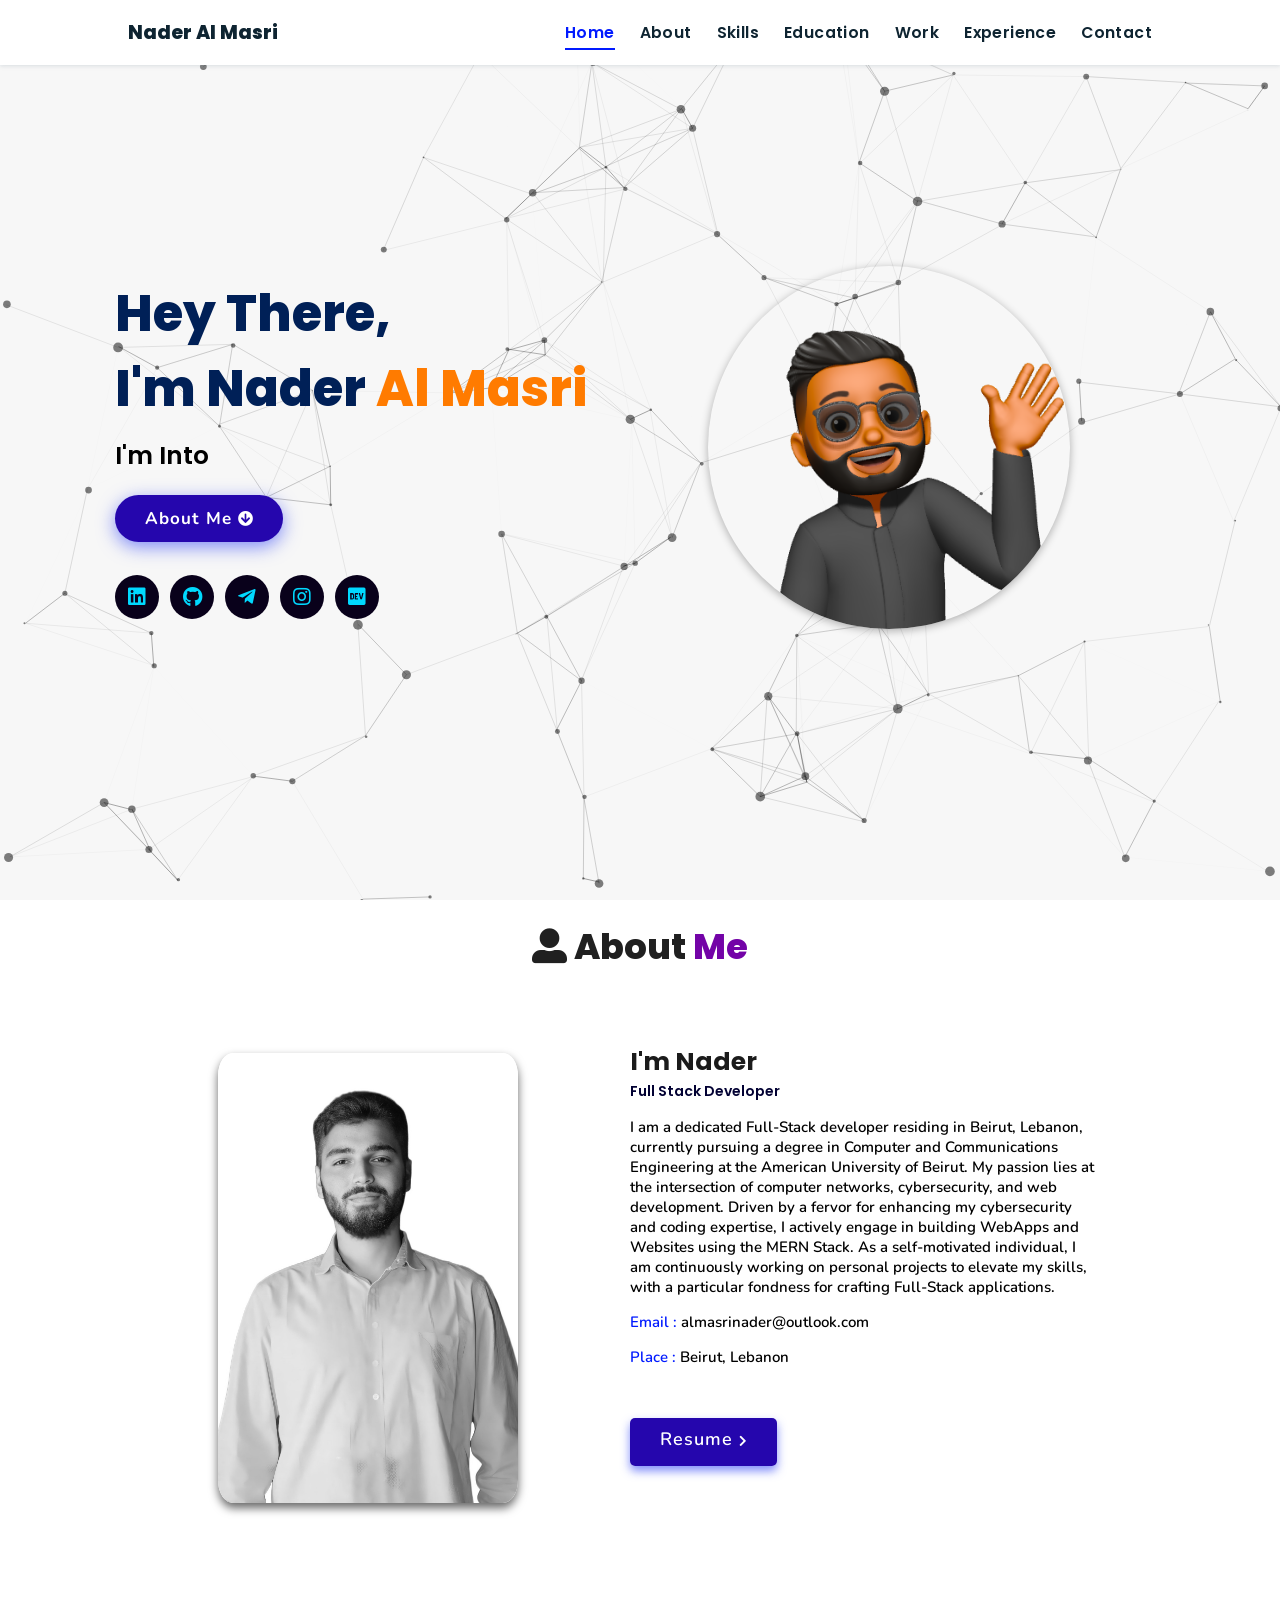
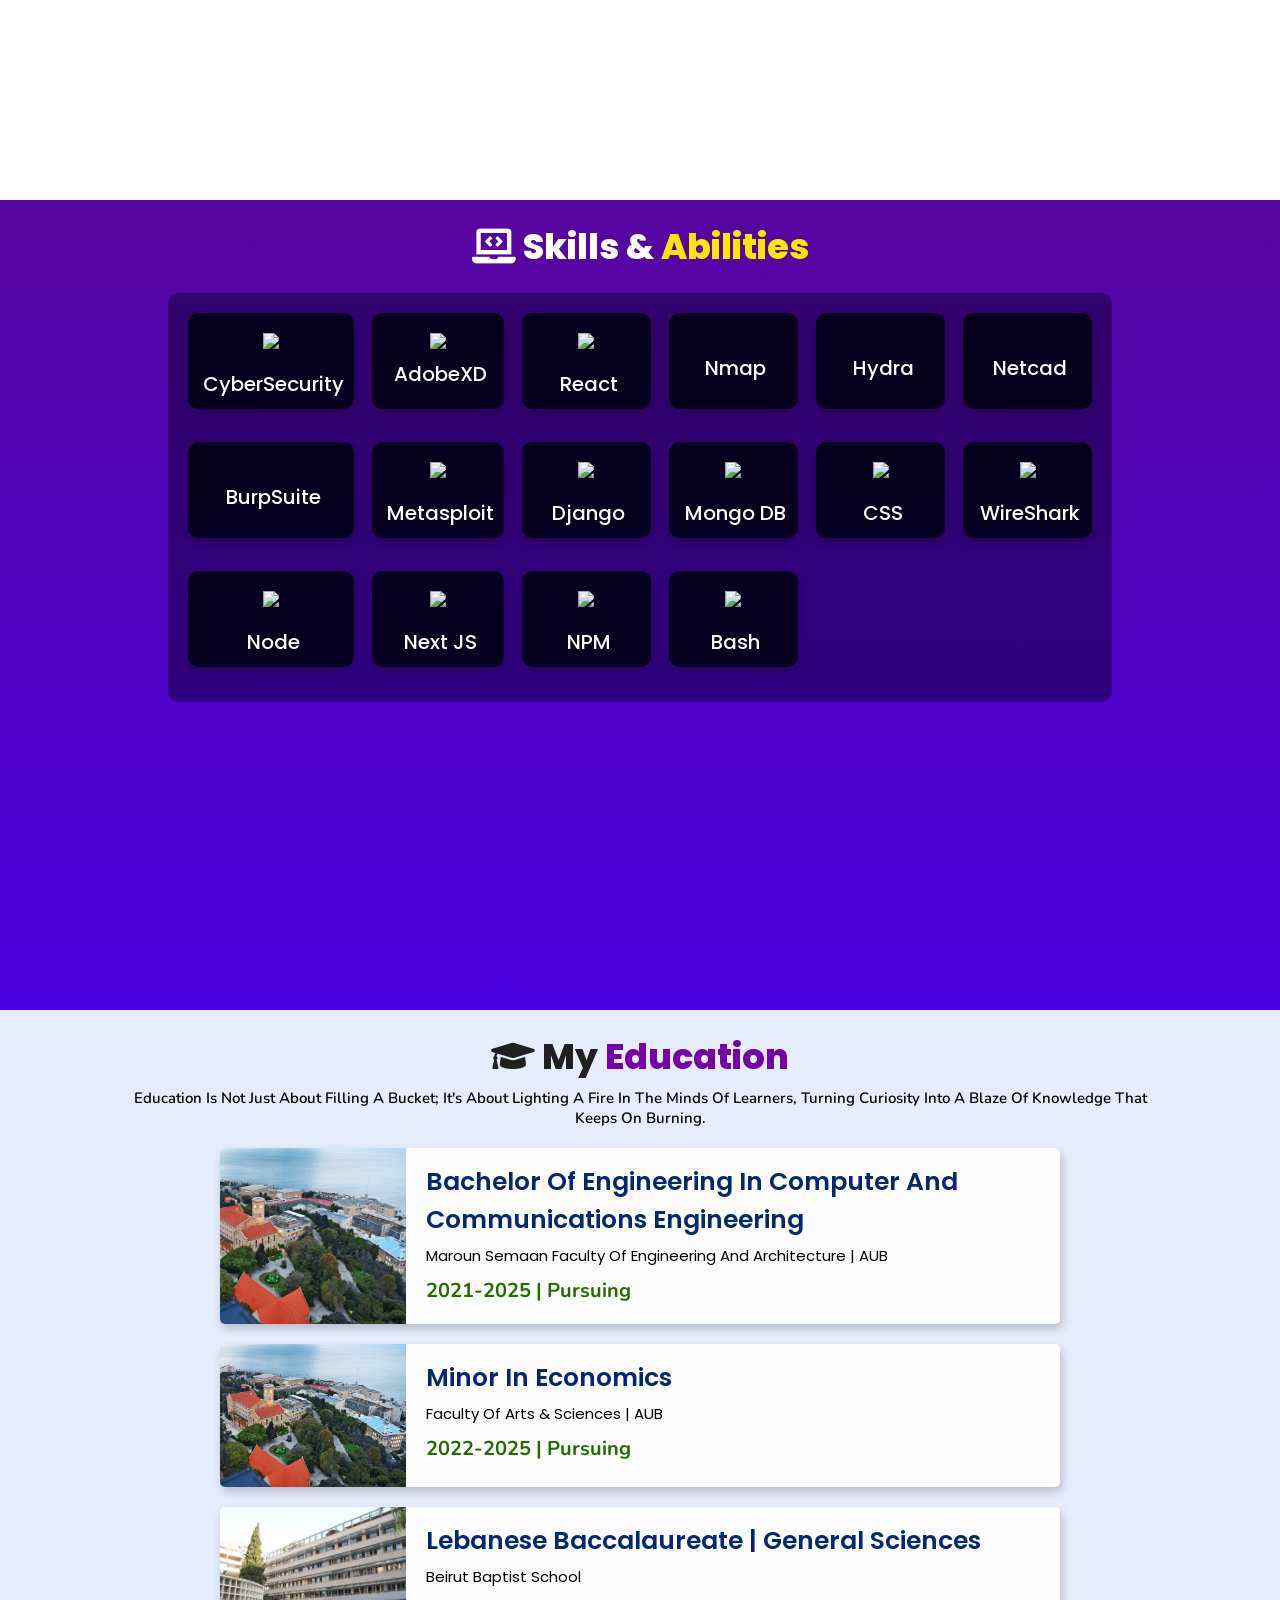
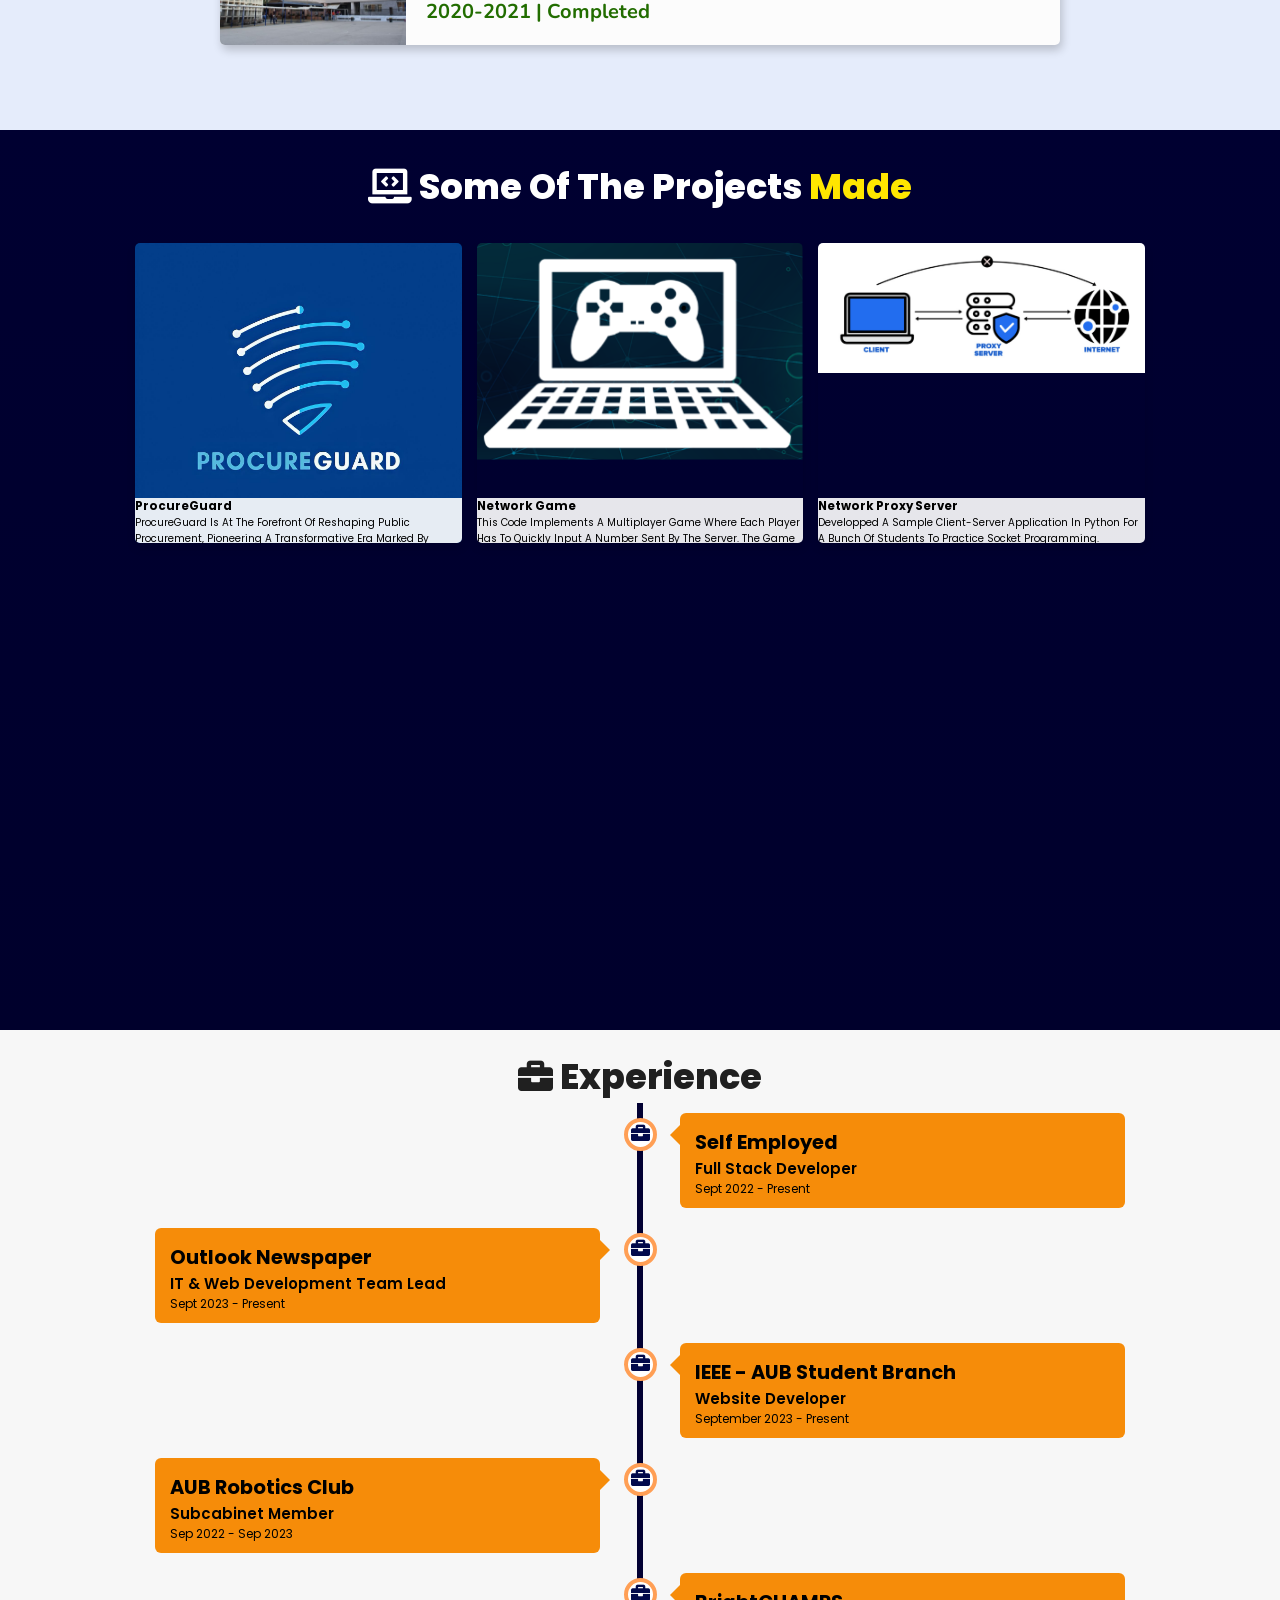
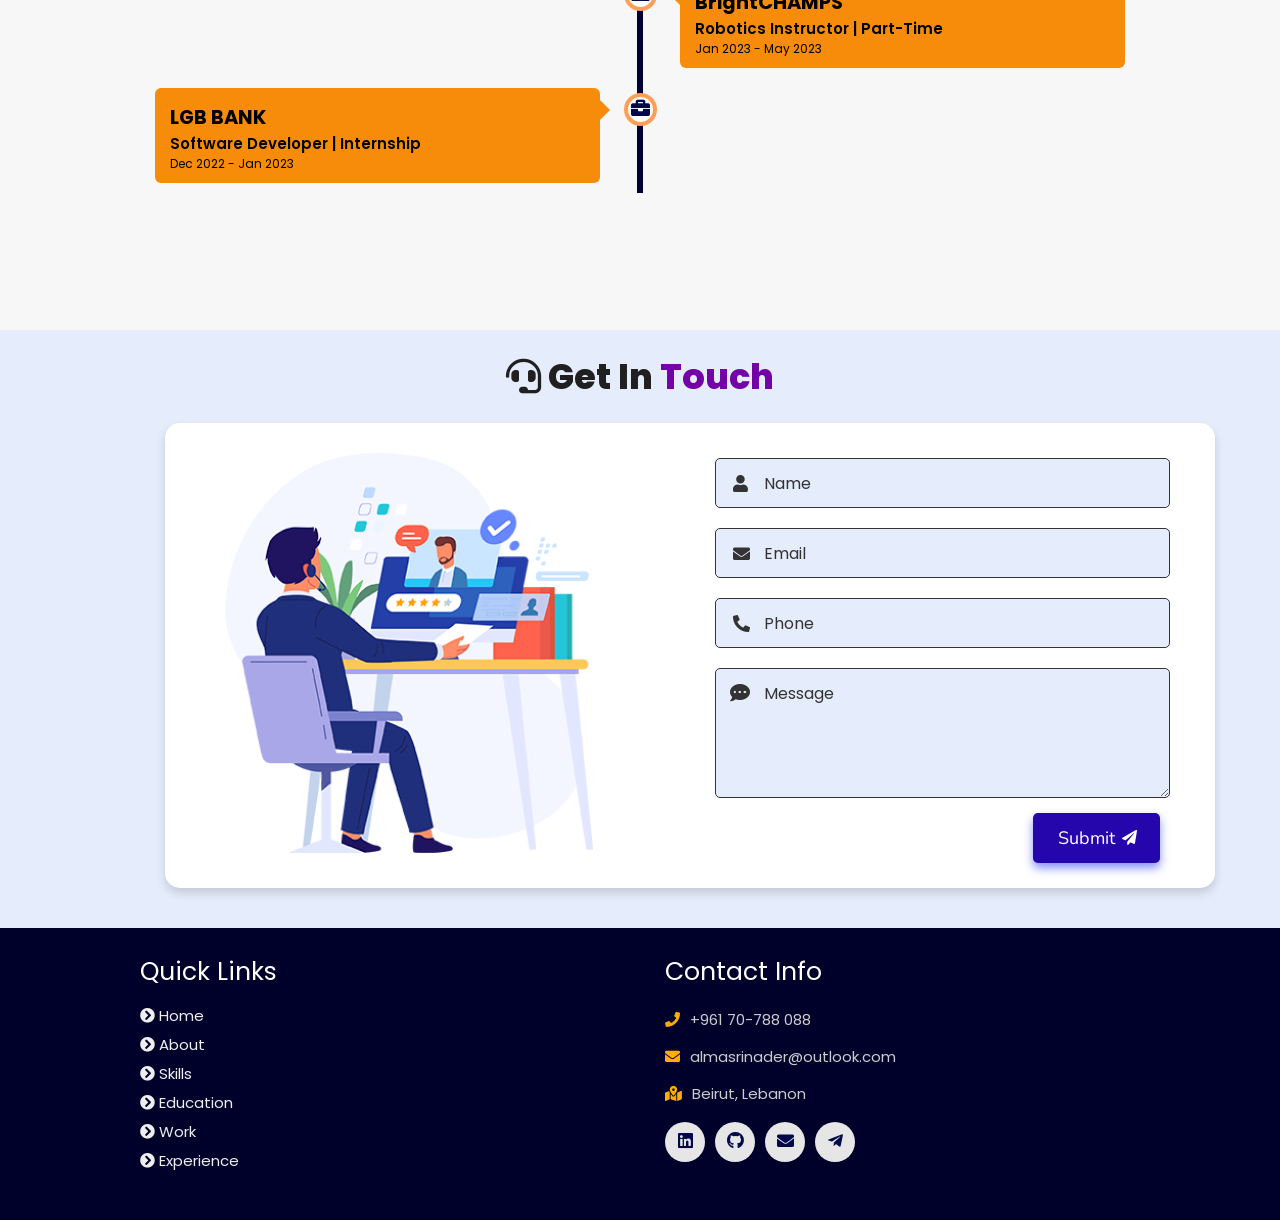
==== index.html @ 60ec68f4 "Update index.html" ====
<!DOCTYPE html>
<html lang="en">
<head>
    <meta charset="UTF-8">
    <meta http-equiv="X-UA-Compatible" content="IE=edge">
    <meta name="viewport" content="width=device-width, initial-scale=1.0">
    <meta name="keywords" content="nader al masri, portfolio, nader, cybersecurity, full stack dev, portfolio website, personal portfolio" />
    <meta name="description" content="Welcome to Nader's Portfolio." />
    <!-- Custom CSS -->
    <link rel="stylesheet" href="./assets/css/style.css">
    <!-- Font Awesome -->
    <link rel="stylesheet" href="https://cdnjs.cloudflare.com/ajax/libs/font-awesome/5.15.3/css/all.min.css" integrity="sha512-iBBXm8fW90+nuLcSKlbmrPcLa0OT92xO1BIsZ+ywDWZCvqsWgccV3gFoRBv0z+8dLJgyAHIhR35VZc2oM/gI1w==" crossorigin="anonymous" referrerpolicy="no-referrer" />
  <!-- Favicon -->

    <link id='favicon' rel="shortcut icon" href="./assets/images/favicon.png" type="image/x-png">
    <title>Portfolio | Nader Al Masri</title>
</head>
<body oncontextmenu="return false">

<!-- pre loader -->
<!-- <div class="loader-container">
  <img draggable="false" src="./assets/images/preloader.gif" alt="">
</div> -->

<!-- navbar starts -->
<header>
  <a class="logo">
    <span class="logo-initials">Nader Al Masri</span>
    
        <!-- <div id="menu" class="fas fa-bars"></div> -->
        <nav class="navbar">
            <ul>
            <li><a class="active" href="#home">Home</a></li>
            <li><a href="#about">About</a></li>
            <li><a href="#skills">Skills</a></li>
            <li><a href="#education">Education</a></li>
            <li><a href="#work">Work</a></li>
            <li><a href="#experience">Experience</a></li>
            <li><a href="#contact">Contact</a></li>
            </ul>
        </nav>
</header>
<!-- navbar ends -->


<!--  section starts -->
<section class="home" id="home">
    <div id="particles-js"></div>

    <div class="content">
    <h2>Hey There,<br/> I'm Nader <span> Al Masri</span></h2>
    <p>I'm into <span class="typing-text"></span></p>
    <a href="#about" class="btn"><span>About Me</span>
      <i class="fas fa-arrow-circle-down"></i>
    </a>
    <div class="socials">
        <ul class="social-icons">
          <li><a class="linkedin" aria-label="LinkedIn" href="https://lb.linkedin.com/in/nadermasri" target="_blank"><i class="fab fa-linkedin"></i></a></li> 
          <li><a class="github" aria-label="GitHub" href="https://github.com/nadermasri" target="_blank"><i class="fab fa-github"></i></a></li>
          <li><a class="telegram" aria-label="Telegram" href="https://t.me/nadermasri" target="_blank"><i class="fab fa-telegram-plane"></i></a></li>
          <li><a class="instagram" aria-label="Instagram" href="https://www.instagram.com/nadermasri_"><i class="fab fa-instagram" target="_blank"></i></a></li>
          <li><a class="dev" aria-label="Dev" href="https://dev.to/nadermasri" target="_blank"><i class="fab fa-dev"></i></a></li>
        </ul>
      </div>
    </div>
<div class="image">
    <img draggable="false" class="tilt" src="./assets/images/favicon.png" alt="">
</div>
</section>
<!--  section ends -->


<!-- about section starts -->
<section class="about" id="about">
    <h2 class="heading"><i class="fas fa-user-alt"></i> About <span>Me</span></h2>
    
    <div class="row">

    <div class="image">
        <img draggable="false" class="tilt" src="./assets/images/profile2.jpg" alt="">
    </div>
    <div class="content">
        <h3>I'm Nader</h3>
        <span class="tag">Full Stack Developer</span>
        
        <p>I am a dedicated Full-Stack developer residing in Beirut, Lebanon, currently pursuing a degree in Computer and Communications Engineering at the American University of Beirut. My passion lies at the intersection of computer networks, cybersecurity, and web development.

          Driven by a fervor for enhancing my cybersecurity and coding expertise, I actively engage in building WebApps and Websites using the MERN Stack. As a self-motivated individual, I am continuously working on personal projects to elevate my skills, with a particular fondness for crafting Full-Stack applications. </p>
        
        <div class="box-container">
            <!-- <div class="box">
              <p><span> phone : </span> +961 XX-XXX-XXX</p>
            </div> -->
            <div class="box">
              <p><span> email : </span> almasrinader@outlook.com</p>
              <p><span> place : </span> Beirut, Lebanon</p>
            </div>
        </div>
        
        <div class="resumebtn">
            <a href="#" target="_blank" class="btn"><span>Resume</span>
                <i class="fas fa-chevron-right"></i>
            </a>
        </div>

    </div>
    </div>
</section>
<!-- about section ends -->

<!-- skills section starts -->
<section class="skills" id="skills">

    <h2 class="heading"><i class="fas fa-laptop-code"></i> Skills & <span>Abilities</span></h2>

    <div class="container">
          <div class="row" id="skillsContainer">

            <div class="bar">
              <div class="info">
                <img src="https://img.icons8.com/?size=48&id=0tpqgxISselU&format=png"/>
                <i class="fa-solid fa-shield-halved"></i>
                <span>CyberSecurity</span>
              </div>
            </div>

            <div class="bar">
              <div class="info">
                <img src="https://img.icons8.com/color/48/000000/adobe-xd.png"/>
                <span>AdobeXD</span>
              </div>
            </div>

            <div class="bar">
              <div class="info">
                <img src="https://img.icons8.com/?size=48&id=N3G7bBnphi53&format=png"/>
                <i class="fa-solid fa-shield-halved"></i>
                <span>React</span>
              </div>
            </div>
            <div class="bar">
              <div class="info">
                <img src=""/>
                <i class="fa-solid fa-shield-halved"></i>
                <span>nmap</span>
              </div>
            </div>

            <div class="bar">
              <div class="info">
                <img src=""/>
                <i class="fa-solid fa-shield-halved"></i>
                <span>Hydra</span>
              </div>
            </div>

            <div class="bar">
              <div class="info">
                <img src=""/>
                <i class="fa-solid fa-shield-halved"></i>
                <span>Netcad</span>
              </div>
            </div>
            <div class="bar">
              <div class="info">
                <img src=" "/>
                <i class="fa-solid fa-shield-halved"></i>
                <span>BurpSuite</span>
              </div>
            </div>

            <div class="bar">
              <div class="info">
                <img src="https://img.icons8.com/?size=48&id=PW0ChfedZvTh&format=png"/>
                <i class="fa-solid fa-shield-halved"></i>
                <span>Metasploit</span>
              </div>
            </div>

            <div class="bar">
              <div class="info">
                <img src="https://img.icons8.com/?size=48&id=qc3TyHJPxEoH&format=png"/>
                <i class="fa-solid fa-shield-halved"></i>
                <span>Django</span>
              </div>
            </div>
            <div class="bar">
              <div class="info">
                <img src="https://img.icons8.com/?size=48&id=o6OvAxG0nzTH&format=png"/>
                <i class="fa-solid fa-shield-halved"></i>
                <span>Mongo DB</span>
              </div>
            </div>

            <div class="bar">
              <div class="info">
                <img src="https://img.icons8.com/?size=48&id=21278&format=png"/>
                <i class="fa-solid fa-shield-halved"></i>
                <span>CSS</span>
              </div>
            </div>

            <div class="bar">
              <div class="info">
                <img src="https://img.icons8.com/?size=48&id=rOHcpTUtCTjr&format=png"/>
                <i class="fa-solid fa-shield-halved"></i>
                <span>WireShark</span>
              </div>
            </div>


            <div class="bar">
              <div class="info">
                <img src="https://img.icons8.com/?size=48&id=54087&format=png"/>
                <i class="fa-solid fa-shield-halved"></i>
                <span>node</span>
              </div>
            </div>
            <div class="bar">
              <div class="info">
                <img src="https://img.icons8.com/?size=48&id=yUdJlcKanVbh&format=png"/>
                <i class="fa-solid fa-shield-halved"></i>
                <span>Next JS</span>
              </div>
            </div>

            <div class="bar">
              <div class="info">
                <img src="https://img.icons8.com/?size=48&id=24895&format=png"/>
                <i class="fa-solid fa-shield-halved"></i>
                <span>NPM</span>
              </div>
            </div>

            <div class="bar">
              <div class="info">
                <img src="https://img.icons8.com/?size=48&id=ngc0oeT2pRSp&format=png"/>
                <i class="fa-solid fa-shield-halved"></i>
                <span>Bash</span>
              </div>
            </div>
            

      </div>
</div>
</section>
<!-- skills section ends -->


<!-- education section starts -->
<section class="education" id="education">

  <h1 class="heading"><i class="fas fa-graduation-cap"></i> My <span>Education</span></h1>

    <p class="qoute">Education is not just about filling a bucket; it's about lighting a fire in the minds of learners, turning curiosity into a blaze of knowledge that keeps on burning.</p>

    <div class="box-container">

    <div class="box">
        <div class="image">
        <img draggable="false" src="./assets/images/educat/college.jpg" alt="">
        </div>
        <div class="content">
        <h3>Bachelor of Engineering in Computer and Communications Engineering</h3>
        <p>Maroun Semaan Faculty of Engineering and Architecture | AUB</p>
        <h4>2021-2025 | Pursuing</h4>
        </div>
    </div>

    <div class="box">
      <div class="image">
      <img draggable="false" src="./assets/images/educat/college.jpg" alt="">
      </div>
      <div class="content">
      <h3>Minor in Economics</h3>
      <p>Faculty of Arts & Sciences | AUB</p>
      <h4>2022-2025 | Pursuing</h4>
      </div>
  </div>

    <div class="box">
      <div class="image">
      <img draggable="false" src="./assets/images/educat/school.jpg" alt="">
      </div>
      <div class="content">
      <h3> Lebanese Baccalaureate | General Sciences</h3>
      <p>Beirut Baptist School</p>
      <h4>2020-2021 | Completed</h4>
      </div>
    </div>

</div>
</section>
<!-- education section ends -->


<!-- work project section starts -->
<section class="work" id="work">
  <h2 class="heading"><i class="fas fa-laptop-code"></i> Some of the projects <span>made</span></h2>

  <div class="box-container">

    <!-- Project 1-->
    <div class="box">
      <div class="image">
        <img draggable="false" src="./assets/images/projects/HighQualityLogo.jpg" alt="Project 2 Image">
      </div>
      <div class="content">
        <h3>ProcureGuard</h3>
        <p>ProcureGuard is at the forefront of reshaping public procurement, pioneering a transformative era marked by transparency, integrity, and innovative solutions, setting new benchmarks for fiscal responsibility and accountability in government and organizational procurement processes.        </p>
        <a href="https://linkedin.com/company/procureguard" target="_blank" class="btn">
          <span>View Project</span>
          <i class="fas fa-chevron-right"></i>
        </a>
      </div>
    </div>


    <!-- Project Box 2 -->
    <div class="box">
      <div class="image">
        <img draggable="false" src="./assets/images/projects/NetworkGame.png" alt="Project 1 Image">
      </div>
      <div class="content">
        <h3>Network Game</h3>
        <p>This code implements a multiplayer game where each player has to quickly input a number sent by the server. The game consists of three rounds and the players are ranked based on their reaction time in each round.</p>
        <a href="https://github.com/nadermasri/NetworkGame" target="_blank" class="btn">
          <span>View Project</span>
          <i class="fas fa-chevron-right"></i>
        </a>
      </div>
    </div>

    <!-- Project Box 3 -->
    <div class="box">
      <div class="image">
        <img draggable="false" src="./assets/images/projects/NetworkProxyServer.png" alt="Project 2 Image">
      </div>
      <div class="content">
        <h3>Network Proxy Server</h3>
        <p>Developped a sample client-server application in Python for a bunch of students to practice socket programming.</p>
        <a href="https://github.com/nadermasri/NetworkProxyServer" target="_blank" class="btn">
          <span>View Project</span>
          <i class="fas fa-chevron-right"></i>
        </a>
      </div>
    </div>

    

    <!-- Add more project boxes as needed -->

  </div>
</section>

</section>
<!-- work project section ends -->

<!-- experience section starts -->
<section class="experience" id="experience">

  <h2 class="heading"><i class="fas fa-briefcase"></i> Experience </h2>

  <div class="timeline">

    <div class="container right">
      <div class="content">
        <div class="tag">
          <h2>Self Employed</h2>
        </div>
        <div class="desc">
            <h3>Full Stack Developer</h3>
            <p>Sept 2022 - present</p>
        </div>
      </div>
    </div>

    <div class="container left">
      <div class="content">
        <div class="tag">
          <h2>Outlook Newspaper</h2>
        </div>
        <div class="desc">
            <h3>IT & Web Development Team Lead</h3>
            <p>Sept 2023 - Present</p>
        </div>
      </div>
    </div>

    <div class="container right">
      <div class="content">
        <div class="tag">
          <h2>IEEE - AUB Student Branch</h2>
        </div>
        <div class="desc">
            <h3>Website Developer</h3>
            <p>September 2023 - Present</p>
        </div>
      </div>
    </div>

    <div class="container left">
      <div class="content">
        <div class="tag">
          <h2>AUB Robotics Club</h2>
        </div>
        <div class="desc">
            <h3>Subcabinet Member</h3>
            <p>Sep 2022 - Sep 2023</p>
        </div>
      </div>
    </div>

    <div class="container right">
      <div class="content">
        <div class="tag">
          <h2>BrightCHAMPS</h2>
        </div>
        <div class="desc">
            <h3>Robotics Instructor | Part-time</h3>
            <p>Jan 2023 - May 2023</p>
        </div>
      </div>
    </div>

    <div class="container left">
      <div class="content">
        <div class="tag">
          <h2>LGB BANK</h2>
        </div>
        <div class="desc">
            <h3>Software Developer | Internship</h3>
            <p>Dec 2022 - Jan 2023</p>
        </div>
      </div>
    </div>
  </div>

</div>

</section>
<!-- experience section ends -->

<!-- contact section starts -->
<section class="contact" id="contact">
  
  <h2 class="heading"><i class="fas fa-headset"></i> Get in <span>Touch</span></h2>

  <div class="container">
    <div class="content">
      <div class="image-box">
        <img draggable="false" src="./assets/images/contact1.png" alt="">
      </div>
    <form id="contact-form">
      
      <div class="form-group">
        <div class="field">
          <input type="text" name="name" placeholder="Name" required>
          <i class='fas fa-user'></i>
        </div>
        <div class="field">
          <input type="text" name="email" placeholder="Email" required>
          <i class='fas fa-envelope'></i>
        </div>
        <div class="field">
          <input type="text" name="phone" placeholder="Phone">
          <i class='fas fa-phone-alt'></i>
        </div>
        <div class="message">
        <textarea placeholder="Message" name="message" required></textarea>
        <i class="fas fa-comment-dots"></i>
        </div>
        </div>
      <div class="button-area">
        <button type="submit">
          Submit <i class="fa fa-paper-plane"></i></button>
      </div>
    </form>
  </div>
  </div>
</section>
<!-- contact section ends -->


<!-- footer section starts -->
<section class="footer">

  <div class="box-container">
      <div class="box">
          <h3>quick links</h3>
          <a href="#home"><i class="fas fa-chevron-circle-right"></i> home</a>
          <a href="#about"><i class="fas fa-chevron-circle-right"></i> about</a>
          <a href="#skills"><i class="fas fa-chevron-circle-right"></i> skills</a>
          <a href="#education"><i class="fas fa-chevron-circle-right"></i> education</a>
          <a href="#work"><i class="fas fa-chevron-circle-right"></i> work</a>
          <a href="#experience"><i class="fas fa-chevron-circle-right"></i> experience</a>
      </div>

      <div class="box">
          <h3>contact info</h3>
          <p> <i class="fas fa-phone"></i>+961 70-788 088</p>
          <p> <i class="fas fa-envelope"></i>almasrinader@outlook.com</p>
          <p> <i class="fas fa-map-marked-alt"></i>Beirut, Lebanon</p>
          <div class="share">

              <a href="https://www.linkedin.com/in/nadermasri" class="fab fa-linkedin" aria-label="LinkedIn" target="_blank"></a>
              <a href="https://github.com/nadermasri" class="fab fa-github" aria-label="GitHub" target="_blank"></a>
              <a href="mailto:almasrinader@outlook.com" class="fas fa-envelope" aria-label="Mail" target="_blank"></a>
              <a href="https://t.me/nadermasri" class="fab fa-telegram-plane" aria-label="Telegram" target="_blank"></a>
          </div>
      </div>
  </div>

</section>
<!-- footer section ends -->


<!-- scroll top btn -->
<a href="#home" aria-label="ScrollTop" class="fas fa-angle-up" id="scroll-top"></a>
<!-- scroll back to top -->


<!-- ==== ALL MAJOR JAVASCRIPT CDNS STARTS ==== -->
<!-- jquery cdn -->
<script src="https://cdnjs.cloudflare.com/ajax/libs/jquery/3.6.0/jquery.min.js" integrity="sha512-894YE6QWD5I59HgZOGReFYm4dnWc1Qt5NtvYSaNcOP+u1T9qYdvdihz0PPSiiqn/+/3e7Jo4EaG7TubfWGUrMQ==" crossorigin="anonymous" referrerpolicy="no-referrer"></script>

<!-- typed.js cdn -->
<script src="https://cdnjs.cloudflare.com/ajax/libs/typed.js/2.0.5/typed.min.js" integrity="sha512-1KbKusm/hAtkX5FScVR5G36wodIMnVd/aP04af06iyQTkD17szAMGNmxfNH+tEuFp3Og/P5G32L1qEC47CZbUQ==" crossorigin="anonymous" referrerpolicy="no-referrer"></script>

<!-- particle.js links -->
<script src="./assets/js/particles.min.js"></script>
<script src="./assets/js/app.js"></script>

<!-- vanilla tilt.js links -->
<script src="https://cdnjs.cloudflare.com/ajax/libs/vanilla-tilt/1.7.0/vanilla-tilt.min.js" integrity="sha512-SttpKhJqONuBVxbRcuH0wezjuX+BoFoli0yPsnrAADcHsQMW8rkR84ItFHGIkPvhnlRnE2FaifDOUw+EltbuHg==" crossorigin="anonymous" referrerpolicy="no-referrer"></script>

<!-- scroll reveal anim -->
<script src="https://unpkg.com/scrollreveal"></script>

<script
      type="text/javascript"
      src="https://cdn.jsdelivr.net/npm/emailjs-com@3/dist/email.min.js"
    ></script>

<!-- ==== ALL MAJOR JAVASCRIPT CDNS ENDS ==== -->

<script src="./assets/js/script.js"></script>

</body>
</html>
---- assets/css/style.css ----
@import url("https://fonts.googleapis.com/css2?family=Poppins:wght@400;600;700&display=swap");
@import url("https://fonts.googleapis.com/css2?family=Nunito:ital,wght@0,300;0,400;0,600;0,700;1,300;1,400&display=swap");

* {
  margin: 0;
  padding: 0;
  box-sizing: border-box;
  text-decoration: none;
  outline: none;
  border: none;
  text-transform: capitalize;
  transition: all 0.2s linear;
}
html {
  font-size: 62.5%;
  overflow-x: hidden;
  scroll-behavior: smooth;
}
body {
  background: #f7f7f7;
  font-family: "Poppins", sans-serif;
}

*::selection {
  background: #2b3dda;
  color: #fff;
}

html {
  font-size: 62.5%;
  overflow-x: hidden;
}
html::-webkit-scrollbar {
  width: 0.8rem;
}
html::-webkit-scrollbar-track {
  background: rgb(235, 202, 245);
}
html::-webkit-scrollbar-thumb {
  background: #420177;
}

/* pre loader start */
.loader-container {
  position: fixed;
  top: 0;
  left: 0;
  z-index: 10000;
  background: #e6eff1;
  display: flex;
  align-items: center;
  justify-content: center;
  height: 100%;
  width: 100%;
}
.loader-container.fade-out {
  top: -120%;
}
/* pre loader end */

/* navbar starts */
header {
  position: fixed;
  top: 0;
  left: 0;
  right: 0;
  z-index: 1000;
  display: flex;
  align-items: center;
  justify-content: space-between;
  padding: 1.7rem 10%;
  height: 6.5rem;
  background-color: #fff;
  box-shadow: 0 1px 4px rgba(146, 161, 176, 0.3);
}
section {
  min-height: 100vh;
  padding: 2rem 9%;
}
.heading {
  font-size: 3.5rem;
  color: rgb(32, 32, 32);
  font-weight: 800;
  text-align: center;
}
.heading span {
  color: rgb(115, 3, 167);
}
header .logo {
  font-size: 1.9rem;
  font-weight: 800;
  text-decoration: none;
  color: #0e2431;
}
header .logo i {
  font-size: 2.2rem;
}
header .logo:hover {
  color: #fc8c05;
}
header .navbar ul {
  list-style: none;
  display: flex;
  justify-content: center;
  align-items: center;
}
header .navbar li {
  margin-left: 2.5rem;
}
header .navbar ul li a {
  font-size: 1.57rem;
  color: #0e2431;
  font-weight: 600;
  text-decoration: none;
  letter-spacing: 0.04rem;
  transition: 0.2s;
}
header .navbar ul li a.active,
header .navbar ul li a:hover {
  color: #011aff;
  border-bottom: 0.2rem solid #011aff;
  padding: 0.5rem 0;
}
/* navbar ends */

/* hamburger icon starts*/
#menu {
  font-size: 3rem;
  cursor: pointer;
  color: rgb(24, 2, 63);
  display: none;
}
@media (max-width: 768px) {
  #menu {
    display: block;
  }
  header .navbar {
    position: fixed;
    top: 6.5rem;
    right: -120%;
    width: 75%;
    height: 100%;
    text-align: left;
    align-items: flex-start;
    background-color: #0e0f31;
  }
  header .navbar ul {
    flex-flow: column;
    padding: 1rem;
  }
  header .navbar ul li {
    text-align: center;
    width: 100%;
    margin: 1rem 0;
    border-radius: 0.5rem;
    width: 26rem;
  }
  header .navbar ul li a {
    display: block;
    padding: 1rem;
    text-align: left;
    color: #fff;
    font-size: 2rem;
  }
  header .navbar ul li a.active,
  header .navbar ul li a:hover {
    padding: 1rem;
    color: #fff;
    border-radius: 0.5rem;
    border-bottom: 0.5rem solid #011aff;
  }
  .fa-times {
    transform: rotate(180deg);
  }
  header .navbar.nav-toggle {
    right: 0;
  }
}
/* hamburger icon ends */

/* hero section starts*/
.home {
  position: relative;
  display: flex;
  flex-wrap: wrap;
  gap: 1.5rem;
  min-height: 100vh;
  align-items: center;
}
.home #particles-js {
  position: absolute;
  top: 0;
  left: 0;
  height: 100%;
  width: 100%;
}
.home::before {
  content: "";
  position: absolute;
  top: 0;
  left: 0;
  height: 100%;
  width: 100%;
}
.home .content {
  flex: 1 1 40rem;
  padding-top: 1rem;
  z-index: 1;
}
.home .image {
  flex: 1 1 40rem;
  z-index: 1;
}
.home .image img {
  width: 70%;
  margin-left: 6rem;
  border-radius: 50%;
  box-shadow: 0 2px 8px rgba(0, 0, 0, 0.3);
  cursor: pointer;
}
.home .image img:hover {
  box-shadow: 0 5px 15px rgba(0, 0, 0, 0.5);
}
.home .content h2 {
  font-size: 5rem;
  font-weight: 800;
  color: #002057;
}
.home .content h2 span {
  font-size: 5rem;
  font-weight: 800;
  color: #ff7b00;
}
.home .content p {
  font-size: 2.5rem;
  color: #000;
  font-weight: 600;
  padding: 1rem 0;
}
.home .content p span {
  font-size: 2.5rem;
  color: rgb(148, 8, 8);
  font-weight: 600;
  padding: 1rem 0;
}
.home .btn {
  margin-top: 1rem;
  position: absolute;
  line-height: 0;
  padding: 1.6rem 3rem;
  border-radius: 4em;
  transition: 0.5s;
  color: #fff;
  background: #2506ad;
  box-shadow: 0px 5px 18px rgba(48, 68, 247, 0.6);
  font-family: "Nunito", sans-serif;
}
.home .btn span {
  font-weight: 700;
  font-size: 1.7rem;
  letter-spacing: 0.1rem;
}
.home .btn i {
  margin-left: 0.3rem;
  font-size: 1.5rem;
  transition: 0.3s;
}
.home .btn:hover {
  background: #1a047e;
}
.home .btn:hover i {
  transform: translateX(5px);
}
/* social icons start */
.socials {
  position: relative;
  margin-top: 9rem;
}
.socials .social-icons {
  padding-left: 0;
  margin-bottom: 0;
  list-style: none;
}
.socials .social-icons li {
  display: inline-block;
  margin-bottom: 14px;
}
.social-icons a {
  font-size: 2rem;
  display: inline-block;
  line-height: 44px;
  color: #00d9ff;
  background-color: #09011b;
  width: 44px;
  height: 44px;
  text-align: center;
  margin-right: 8px;
  border-radius: 100%;
  -webkit-transition: all 0.2s linear;
  -o-transition: all 0.2s linear;
  transition: all 0.2s linear;
}
.social-icons a:active,
.social-icons a:focus,
.social-icons a:hover {
  color: #fff;
  background-color: #0685da;
}
.social-icons a.github:hover {
  background-color: #0e0e0e;
}
.social-icons a.twitter:hover {
  background-color: #00aced;
}
.social-icons a.linkedin:hover {
  background-color: #007bb6;
}
.social-icons a.dev:hover {
  background-color: #070707;
}
.social-icons a.instagram:hover {
  background-color: #ee00da;
}
/* social icons end */

/* hero media queries starts*/
@media (max-width: 450px) {
  .home .btn {
    margin: 4rem 0;
  }
  .socials {
    margin-top: 12rem;
  }
  .home .image img {
    margin-top: -12rem;
  }
  .home .content p {
    font-size: 2.2rem;
  }
  .home .content p span {
    font-size: 2.2rem;
  }
}
/* hero media queries ends*/
/* hero section end */

/* about section starts */
.about {
  background: rgb(255, 255, 255);
}
.about .row {
  display: flex;
  flex-direction: row;
  gap: 2rem;
  flex-wrap: wrap;
  padding: 4rem;
}
.about .row .image {
  text-align: center;
  flex: 1 1 35rem;
}
.about .row .image img {
  margin: 4rem;
  width: 30rem;
  height: auto;
  border-radius: 5%;
  box-shadow: 0 5px 10px rgba(0, 0, 0, 0.6);
  mix-blend-mode: luminosity;
  transition: 0.3s;
  cursor: pointer;
}
.about .row .image img:hover {
  mix-blend-mode: normal;
}
.about .row .content {
  flex: 1 1 45rem;
  padding: 3rem;
}
.about .row .content h3 {
  color: rgb(27, 27, 27);
  font-size: 2.5rem;
}
.about .row .content .tag {
  font-size: 1.4rem;
  color: #020133;
  font-weight: 600;
  margin-top: 1rem;
}
.about .row .content p {
  font-size: 1.5rem;
  margin-top: 1.5rem;
  font-family: "Nunito";
  font-weight: 600;
  text-transform: none;
}
.about .row .content .box-container {
  display: flex;
  flex-wrap: wrap;
  gap: 1.5rem;
  font-family: "Nunito";
  font-weight: 600;
}
.about .row .content .box-container .box p {
  text-transform: none;
}
.about .row .content .box-container .box p span {
  color: #011aff;
}
.resumebtn {
  margin-top: 6rem;
}
.resumebtn .btn {
  padding: 1.7rem 3rem;
  border-radius: 0.5em;
  transition: 0.3s;
  color: #fff;
  background: #2506ad;
  box-shadow: 0px 5px 10px rgba(48, 68, 247, 0.6);
  font-family: "Nunito", sans-serif;
}
.resumebtn .btn span {
  font-weight: 600;
  font-size: 1.8rem;
  letter-spacing: 0.1rem;
}
.resumebtn .btn i {
  margin-left: 0.3rem;
  font-size: 1.2rem;
  transition: 0.3s;
}
.resumebtn .btn:hover {
  background: #1a047e;
}
.resumebtn .btn:hover i {
  transform: translateX(5px);
}
/* about media queries starts*/
@media screen and (max-width: 600px) {
  .about .row .image {
    margin-top: 2rem;
  }
  .about .row .image img {
    margin: 0 auto;
    width: 80%;
    mix-blend-mode: normal;
  }
  .about .row {
    padding: 0.5rem;
    margin-bottom: 7rem;
  }
  .about .row .content {
    padding: 1rem;
  }
  .about .row .content .box-container {
    gap: 0;
  }
}
/* about media queries ends*/
/* about section ends */

/* skills section starts */
.skills {
  min-height: 90vh;
  background: linear-gradient(to bottom, #57059e, #4a00e0);
}
.skills h2 {
  color: #fff;
}
.skills .heading span {
  color: rgb(255, 230, 0);
}
.skills .container {
  background: rgba(0, 0, 22, 0.4);
  color: #fff;
  border-radius: 1rem;
  padding: 2rem;
  width: 90%;
  margin: auto;
  margin-top: 2rem;
}
.skills .container .row {
  display: grid;
  grid-template-columns: repeat(6, 1fr);
  flex-wrap: wrap;
  gap: 1.8rem;
}
.skills .container .bar {
  margin-bottom: 15px;
  padding: 10px;
  border-radius: 1rem;
  box-shadow: 0 4px 10px rgba(0, 0, 0, 0.2);
  background: rgba(0, 0, 22, 0.9);
  transition: 0.2s;
}
.skills .container .bar:hover {
  box-shadow: 0 8px 10px rgba(0, 2, 68, 0.8) !important;
  background-color: rgba(0, 0, 0, 0.9) !important;
}
.skills .container .bar .info {
  display: flex;
  flex-direction: column;
  align-items: center;
  gap: 1rem;
  margin-top: 1rem;
}
.skills .container .bar .info i {
  font-size: 4rem;
}
.skills .container .bar .info span {
  font-size: 2rem;
  font-weight: 500;
  font-family: "Poppins";
  margin-left: 0.5rem;
}
/* skills media queries starts*/
@media screen and (max-width: 600px) {
  .skills .container {
    padding: 0;
    margin: 0;
  }
  .skills .container .row {
    grid-template-columns: repeat(2, 1fr);
    margin: 1rem;
    padding: 2rem 0.2rem 2rem 0.2rem;
    gap: 1rem;
  }
  .skills .container {
    margin-top: 5px;
    width: 100%;
  }
}
/* skills media queries ends*/
/* skills section ends */

/* education section starts */
.education {
  background: #e5ecfb;
  min-height: 80vh;
}
.education .qoute {
  font-size: 1.5rem;
  text-align: center;
  font-family: "Nunito", sans-serif;
  font-weight: 600;
  margin-top: 0.5rem;
}
.education .box-container {
  display: flex;
  flex-wrap: wrap;
  justify-content: center;
  align-items: center;
  flex-direction: column;
}
.education .box-container .box {
  display: flex;
  flex-direction: row;
  width: 80%;
  border-radius: 0.5rem;
  box-shadow: 0.2rem 0.5rem 1rem rgba(0, 0, 0, 0.2);
  text-align: center;
  position: relative;
  margin-top: 2rem;
  overflow: hidden;
  transition: 0.3s;
  background: rgb(252, 252, 252);
}
.education .box-container .box:hover {
  transform: scale(1.03);
  box-shadow: 1rem 0.5rem 1.2rem rgba(0, 0, 0, 0.3);
}
.education .box-container .box .image {
  flex: 1 1 20rem;
  width: 100%;
}
.education .box-container .box img {
  object-fit: cover;
  position: relative;
  width: 100%;
  height: 100%;
}
.education .box-container .box .content {
  position: relative;
  display: flex;
  flex-direction: column;
  padding: 1rem;
  flex-wrap: wrap;
  flex: 1 1 70rem;
}
.education .box-container .box .content h3 {
  font-size: 2.5rem;
  color: #012970;
  padding: 0.5rem 0;
  font-weight: 600;
  text-align: left;
  margin-left: 1rem;
}
.education .box-container .box .content p {
  font-size: 1.5rem;
  margin-left: 1rem;
  text-align: left;
}
.education h4 {
  font-size: 2rem;
  color: rgb(34, 109, 0);
  text-align: left;
  margin: 1rem;
  font-family: "Nunito", sans-serif;
  font-weight: 700;
}

/* education media queries starts*/
@media screen and (max-width: 600px) {
  .education .box-container .box {
    flex-direction: column;
    width: 100%;
  }
  .education .box-container .box .image {
    width: 100%;
    height: 25rem;
  }
  .education .box-container .box img {
    width: 100%;
  }
  .education .box-container .box .content {
    position: relative;
    display: flex;
    flex-direction: column;
    padding: 1rem;
    flex-wrap: wrap;
    flex: 0;
  }
  .education .btns {
    margin-top: 2rem;
    margin-left: 1rem;
    margin-right: 1rem;
    flex-wrap: wrap;
  }
}
/* education media queries ends*/
/* education section ends */

/* work section starts */
.work {
  /* background: #010124; */
  background: linear-gradient(to bottom, #000031, #00002c);
  background-size: auto;
  background-position: center;

}
.work h2 {
  color: #fff;
  padding: 1rem;
  
}
.work .heading span {
  color: rgb(255, 230, 0);
}
.work .box-container {
  display: flex;
  flex-wrap: wrap;
  gap: 1.5rem;
  margin: 2rem;
}
.work .box-container .box {
  flex: 1 1 30rem;
  border-radius: 0.5rem;
  box-shadow: 0 0.5rem 1rem rgba(0, 0, 0, 0.1);
  position: relative;
  overflow: hidden;
  height: 30rem;
}
.work .box-container .box img {
  height: 100%;
  width: 100%;
  object-fit: cover;
}
.work .box-container .box .content {
  height: 100%;
  width: 100%;
  position: absolute;
  top: 85%;
  left: 0;
  background: rgba(255, 255, 255, 0.9);
  display: flex;
  flex-direction: column;
}
.work .box-container .box .content .tag {
  display: flex;
  flex-direction: row;
  justify-content: space-between;
  align-items: center;
  height: 4.5rem;
  width: 100%;
  padding-left: 1rem;
  background: #ffd900;
}
.work .box-container .box .content .tag h3 {
  font-size: 2rem;
}
.work .box-container .box:hover .content {
  top: 25%;
}
.work .desc {
  margin: 2rem;
  display: flex;
  flex-direction: column;
  justify-content: center;
}
.work .desc p {
  font-size: 1.5rem;
}
.work .desc .btns {
  display: flex;
  justify-content: space-between;
  width: 100%;
  margin-top: 2rem;
}
.work .desc .btns .btn {
  line-height: 0;
  display: inline;
  padding: 1.5rem 2.5rem;
  border-radius: 0.5rem;
  font-size: 1.5rem;
  color: #fff;
  background: rgb(12, 12, 12);
  margin-right: 2rem;
}
.work .desc .btns .btn:hover {
  background: #310ae0f5;
}
.work .viewall {
  display: flex;
  justify-content: center;
}
.work .viewall .btn {
  position: relative;
  line-height: 0;
  padding: 1.6rem 3rem;
  border-radius: 0.5em;
  transition: 0.5s;
  color: rgb(255, 255, 255);
  font-weight: 700;
  border: 2px solid #fff;
  box-shadow: 0px 5px 10px rgba(65, 84, 241, 0.4);
  text-align: center;
}
.work .viewall .btn span {
  font-weight: 600;
  font-size: 1.7rem;
  font-family: "Nunito", sans-serif;
}
.work .viewall .btn i {
  margin-left: 0.3rem;
  font-size: 1.5rem;
  transition: 0.3s;
}
.work .viewall .btn:hover {
  background: #fff;
  color: #000;
}
.work .viewall .btn:hover i {
  transform: translateX(5px);
}
/* work section ends */

/* experience section starts */
.experience .timeline {
  position: relative;
  max-width: 1200px;
  margin: 0 auto;
}
.experience .timeline::after {
  content: "";
  position: absolute;
  width: 6px;
  background: #020133;
  top: 0;
  bottom: 0;
  left: 50%;
  margin-left: -3px;
  z-index: -2;
}
.experience .container {
  padding: 10px 40px;
  position: relative;
  background-color: inherit;
  width: 50%;
}
/*circles on timeline*/
.experience .container::after {
  content: "\f0b1";
  position: absolute;
  width: 25px;
  height: 25px;
  right: -17px;
  background-color: rgb(255, 255, 255);
  border: 4px solid #ff9f55;
  top: 15px;
  border-radius: 50%;
  z-index: 100;
  font-size: 1.89rem;
  text-align: center;
  font-weight: 600;
  color: #02094b;
  font-family: "Font Awesome\ 5 Free";
}
.experience .left {
  left: 0;
}
.experience .right {
  left: 50%;
}
/* arrows pointing right */
.experience .left::before {
  content: " ";
  height: 0;
  position: absolute;
  top: 22px;
  width: 0;
  z-index: 1;
  right: 30px;
  border: medium solid #f68c09;
  border-width: 10px 0 10px 10px;
  border-color: transparent transparent transparent #f68c09;
}
/* arrows pointing left  */
.experience .right::before {
  content: " ";
  height: 0;
  position: absolute;
  top: 22px;
  width: 0;
  z-index: 1;
  left: 30px;
  border: medium solid #f68c09;
  border-width: 10px 10px 10px 0;
  border-color: transparent #f68c09 transparent transparent;
}
.experience .right::after {
  left: -16px;
}
.experience .content {
  background-color: #f68c09;
  position: relative;
  border-radius: 6px;
}
.experience .content .tag {
  font-size: 1.3rem;
  padding-top: 1.5rem;
  padding-left: 1.5rem;
}
.experience .content .desc {
  margin-left: 1.5rem;
  padding-bottom: 1rem;
}
.experience .content .desc h3 {
  font-size: 1.5rem;
  font-weight: 600;
}
.experience .content .desc p {
  font-size: 1.2rem;
}
/* view all button */
.morebtn {
  display: flex;
  justify-content: center;
}
.morebtn .btn {
  position: relative;
  line-height: 0;
  padding: 1.6rem 3rem;
  border-radius: 0.5em;
  transition: 0.5s;
  color: #fff;
  background: #2506ad;
  box-shadow: 0px 5px 10px rgba(48, 68, 247, 0.6);
  text-align: center;
}
.morebtn .btn span {
  font-weight: 600;
  font-size: 1.7rem;
  font-family: "Nunito", sans-serif;
}
.morebtn .btn i {
  margin-left: 0.3rem;
  font-size: 1.5rem;
  transition: 0.3s;
}
.morebtn .btn:hover {
  background: #1a047e;
}
.morebtn .btn:hover i {
  transform: translateX(5px);
}

/* Media queries - Responsive timeline on screens less than 600px wide */
@media screen and (max-width: 600px) {
  .experience {
    min-height: 80vh;
  }
  .experience .timeline {
    margin-top: 2rem;
  }
  .experience .timeline::after {
    left: 31px;
  }
  .experience .container {
    width: 100%;
    padding-left: 8rem;
    padding-right: 2rem;
  }
  .experience .container::after {
    font-size: 2.2rem;
  }
  .experience .container::before {
    left: 61px;
    border: medium solid #f68c09;
    border-width: 10px 10px 10px 0;
    border-color: transparent #f68c09 transparent transparent;
  }
  .experience .left::after {
    left: 15px;
  }
  .experience .right::after {
    left: 15px;
  }
  .experience .right {
    left: 0%;
  }
  .morebtn {
    margin-top: 3rem;
  }
}
/* experience media queries ends */
/* experience section ends */

/* contact section starts */
.contact {
  background: #e5ecfb;
  min-height: 60vh;
}
.contact .container {
  max-width: 1050px;
  width: 100%;
  background: #fff;
  border-radius: 1.5rem;
  margin: 2rem 5rem;
  box-shadow: 0 5px 10px rgba(0, 0, 0, 0.15);
}
.contact .container .content {
  display: flex;
  align-items: center;
  justify-content: space-between;
  padding: 2.5rem 2rem;
}
.contact .content .image-box {
  max-width: 60%;
  margin-left: 4rem;
}
.contact .content .image-box img {
  width: 100%;
  height: 40rem;
  position: relative;
}
.contact .content form {
  width: 45%;
  margin-right: 3.5rem;
}
form .form-group {
  display: flex;
  flex-direction: column;
  justify-content: center;
}
.form-group .field {
  height: 50px;
  display: flex;
  position: relative;
  margin: 1rem;
  width: 100%;
}
form i {
  position: absolute;
  top: 50%;
  left: 18px;
  color: rgb(51, 51, 51);
  font-size: 17px;
  pointer-events: none;
  transform: translateY(-50%);
}
form .field input,
form .message textarea {
  width: 100%;
  height: 100%;
  outline: none;
  padding: 0 16px 0 48px;
  font-size: 16px;
  font-family: "Poppins", sans-serif;
  border-radius: 5px;
  border: 1px solid rgb(51, 51, 51);
  background: #e5ecfb;
}
.field input::placeholder,
.message textarea::placeholder {
  color: rgb(51, 51, 51);
}
.field input:focus,
.message textarea:focus {
  padding-left: 47px;
  border: 2px solid rgb(115, 3, 167);
}
.field input:focus ~ i,
.message textarea:focus ~ i {
  color: rgb(115, 3, 167);
}
form .message {
  position: relative;
  margin: 1rem;
  width: 100%;
}
form .message i {
  top: 25px;
  font-size: 20px;
  left: 15px;
}
form .message textarea {
  min-height: 130px;
  max-height: 230px;
  max-width: 100%;
  min-width: 100%;
  padding: 12px 20px 0 48px;
}
form .message textarea::-webkit-scrollbar {
  width: 0px;
}
form .button-area {
  display: flex;
  float: right;
  flex-direction: row-reverse;
}
.button-area button {
  color: #fff;
  border: none;
  outline: none;
  font-size: 1.8rem;
  cursor: pointer;
  border-radius: 5px;
  padding: 13px 25px;
  background: #2506ad;
  box-shadow: 0px 5px 10px rgba(48, 68, 247, 0.6);
  transition: 0.3s ease;
  font-family: "Nunito", sans-serif;
}
.button-area button:hover {
  background: #421cecf5;
}
.button-area span {
  font-size: 17px;
  padding: 1rem;
  display: none;
}
.button-area button i {
  position: relative;
  top: 6px;
  left: 2px;
  font-size: 1.5rem;
  transition: 0.3s;
  color: #fff;
}
.button-area button:hover i {
  left: 8px;
}
/* contact section media queries starts */
@media (max-width: 900px) {
  .contact {
    min-height: 70vh;
  }
  .contact .container {
    margin: 3rem 0 2rem 0;
  }
  .contact .container .content {
    padding: 18px 12px;
  }
  .contact .content .image-box {
    display: none;
  }
  .contact .content form {
    width: 100%;
    margin-right: 2rem;
  }
}
/* contact section media queries ends */
/* contact section ends */

/* footer section starts */
.footer {
  min-height: auto;
  padding-top: 0;
  background: rgb(0, 1, 43);
}
.footer .box-container {
  display: flex;
  justify-content: center;
  flex-wrap: wrap;
}
.footer .box-container .box {
  flex: 1 1 25rem;
  margin: 2.5rem;
}
.footer .box-container .box h3 {
  font-size: 2.5rem;
  color: #fff;
  padding-bottom: 1rem;
  font-weight: normal;
}
.footer .box-container .box p {
  font-size: 1.5rem;
  color: #ccc;
  padding: 0.7rem 0;
  text-transform: none;
}
.footer .box-container .box p i {
  padding-right: 1rem;
  color: #ffae00;
}
.footer .box-container .box a {
  font-size: 1.5rem;
  color: rgb(238, 238, 238);
  padding: 0.3rem 0;
  display: block;
}
.footer .box-container .box a:hover {
  color: #ffae00;
}
.footer .box-container .box .share {
  display: flex;
  flex-wrap: wrap;
  padding: 1rem 0;
}
.footer .box-container .box .share a {
  height: 4rem;
  width: 4rem;
  padding: 1rem;
  text-align: center;
  border-radius: 5rem;
  font-size: 1.7rem;
  margin-right: 1rem;
  transition: 0.2s;
  background: rgb(230, 230, 230);
  color: #02094b;
  border: none;
}
.footer .box-container .box .share a:hover {
  background: transparent;
  transform: scale(0.98);
  border: 0.1rem solid rgb(180, 178, 178);
  color: #ffae00;
}
.footer .credit {
  padding: 1rem 0 0 0;
  text-align: center;
  font-size: 1.5rem;
  font-family: "Nunito", sans-serif;
  font-weight: 600;
  color: #fff;
  border-top: 0.1rem solid #fff3;
}
.footer .credit a {
  color: #ffae00;
}
.footer .fa {
  color: #e90606;
  margin: 0 0.3rem;
  font-size: 1.5rem;
  animation: pound 0.35s infinite alternate;
}
@-webkit-keyframes pound {
  to {
    transform: scale(1.1);
  }
}
@keyframes pound {
  to {
    transform: scale(1.1);
  }
}
@media (max-width: 450px) {
  .footer .box-container .box {
    margin: 1.5rem;
  }
  .footer .box-container .box p {
    padding: 0.7rem;
  }
  .footer .box-container .box .share a {
    padding: 1.2rem;
  }
}
/* footer section ends */

/* common media queries starts*/
@media (max-width: 450px) {
  html {
    font-size: 55%;
  }
  body {
    padding-right: 0;
  }
  section {
    padding: 2rem;
  }
}
/* common media queries ends*/

/* scroll top starts */
#scroll-top {
  position: fixed;
  top: -140%;
  right: 2rem;
  padding: 1rem 1.5rem;
  font-size: 2rem;
  background: #ffae00;
  color: rgb(13, 0, 44);
  border-radius: 50%;
  transition: 1s linear;
  z-index: 1000;
}
#scroll-top.active {
  top: calc(100% - 12rem);
}
/* scroll top ends */
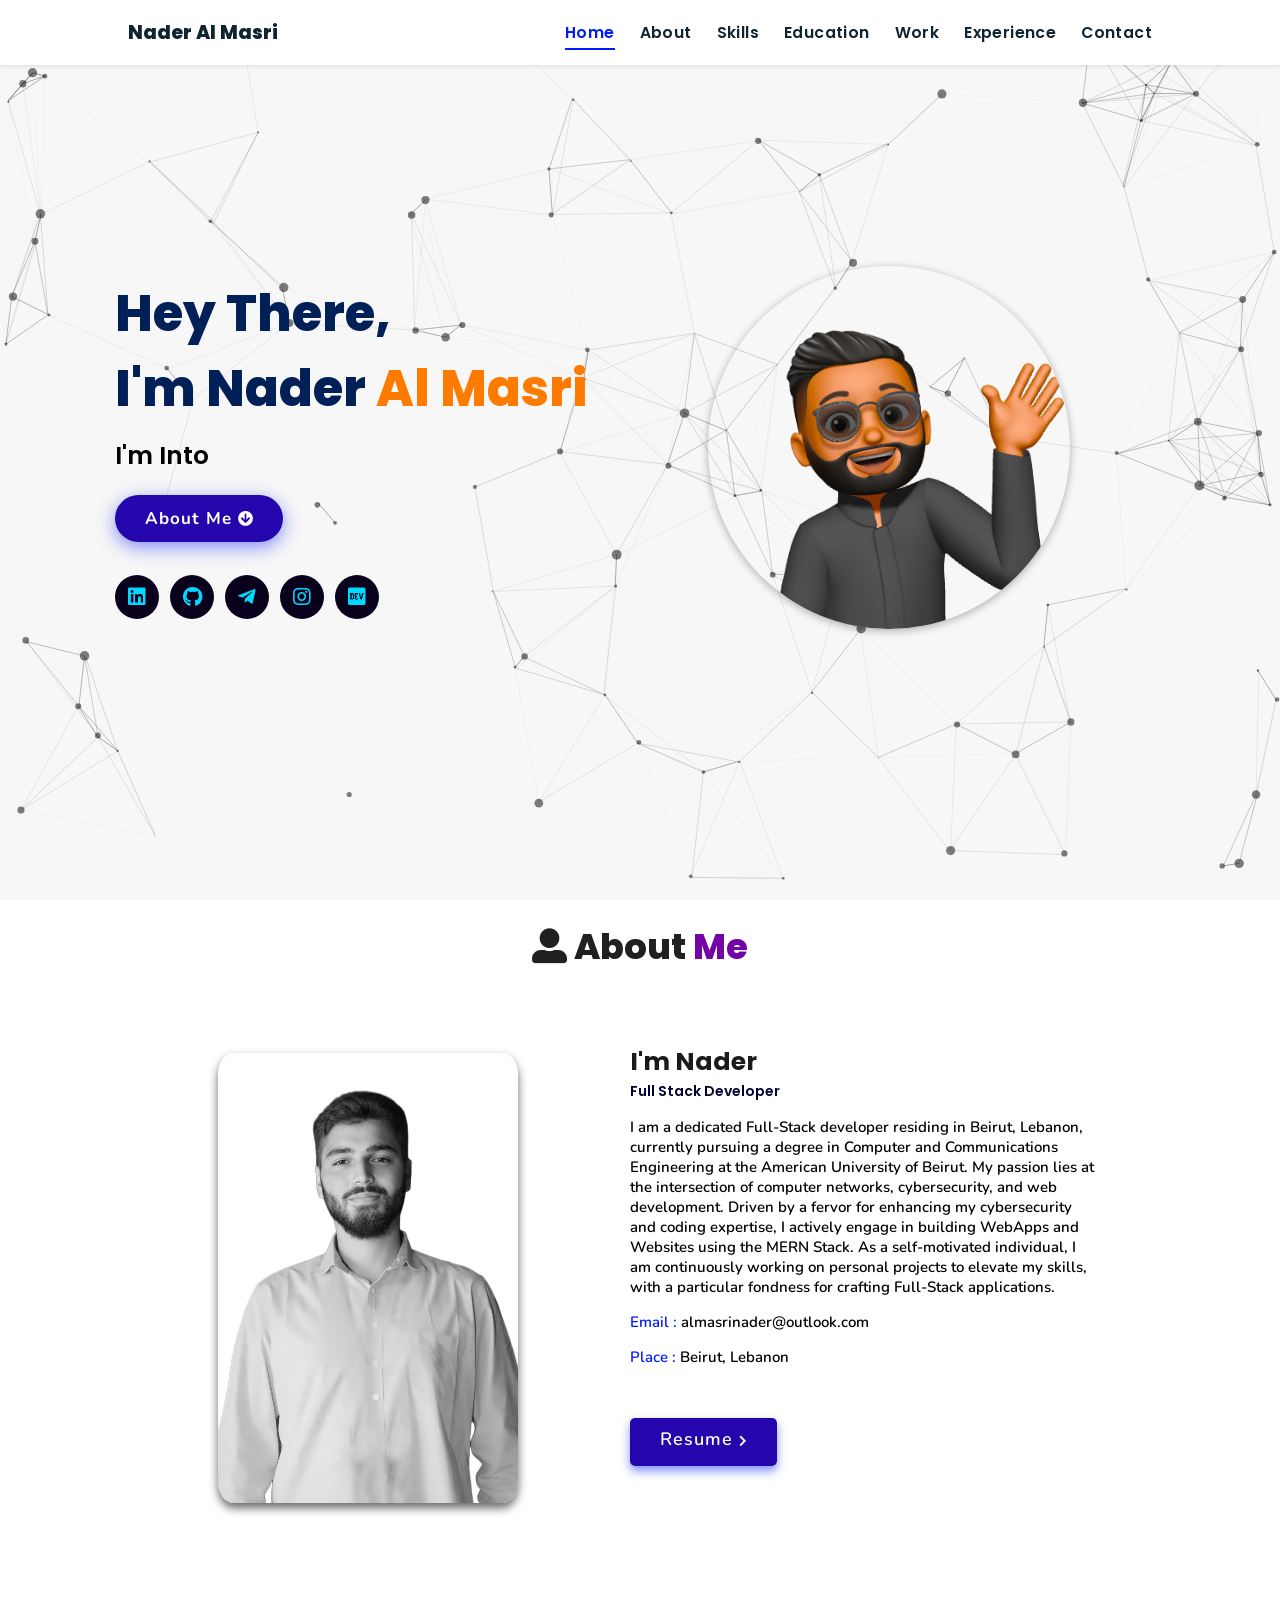
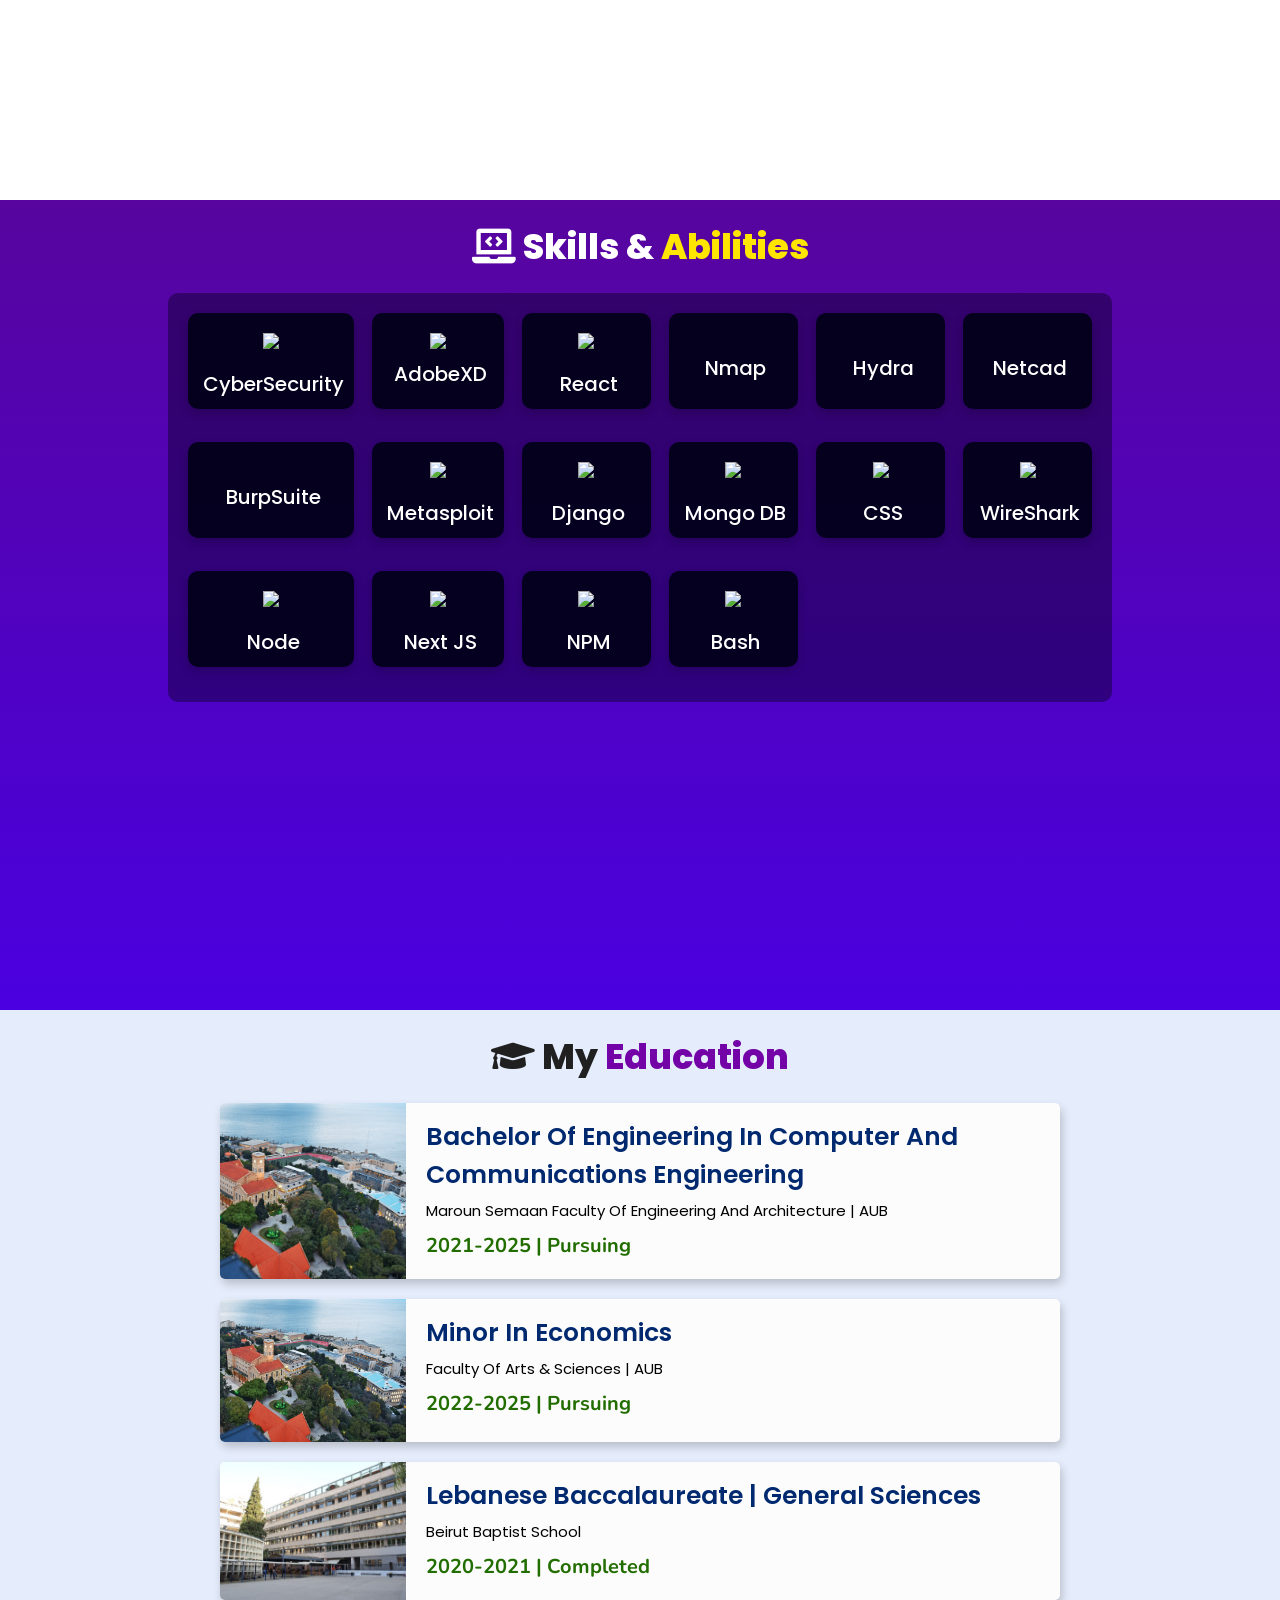
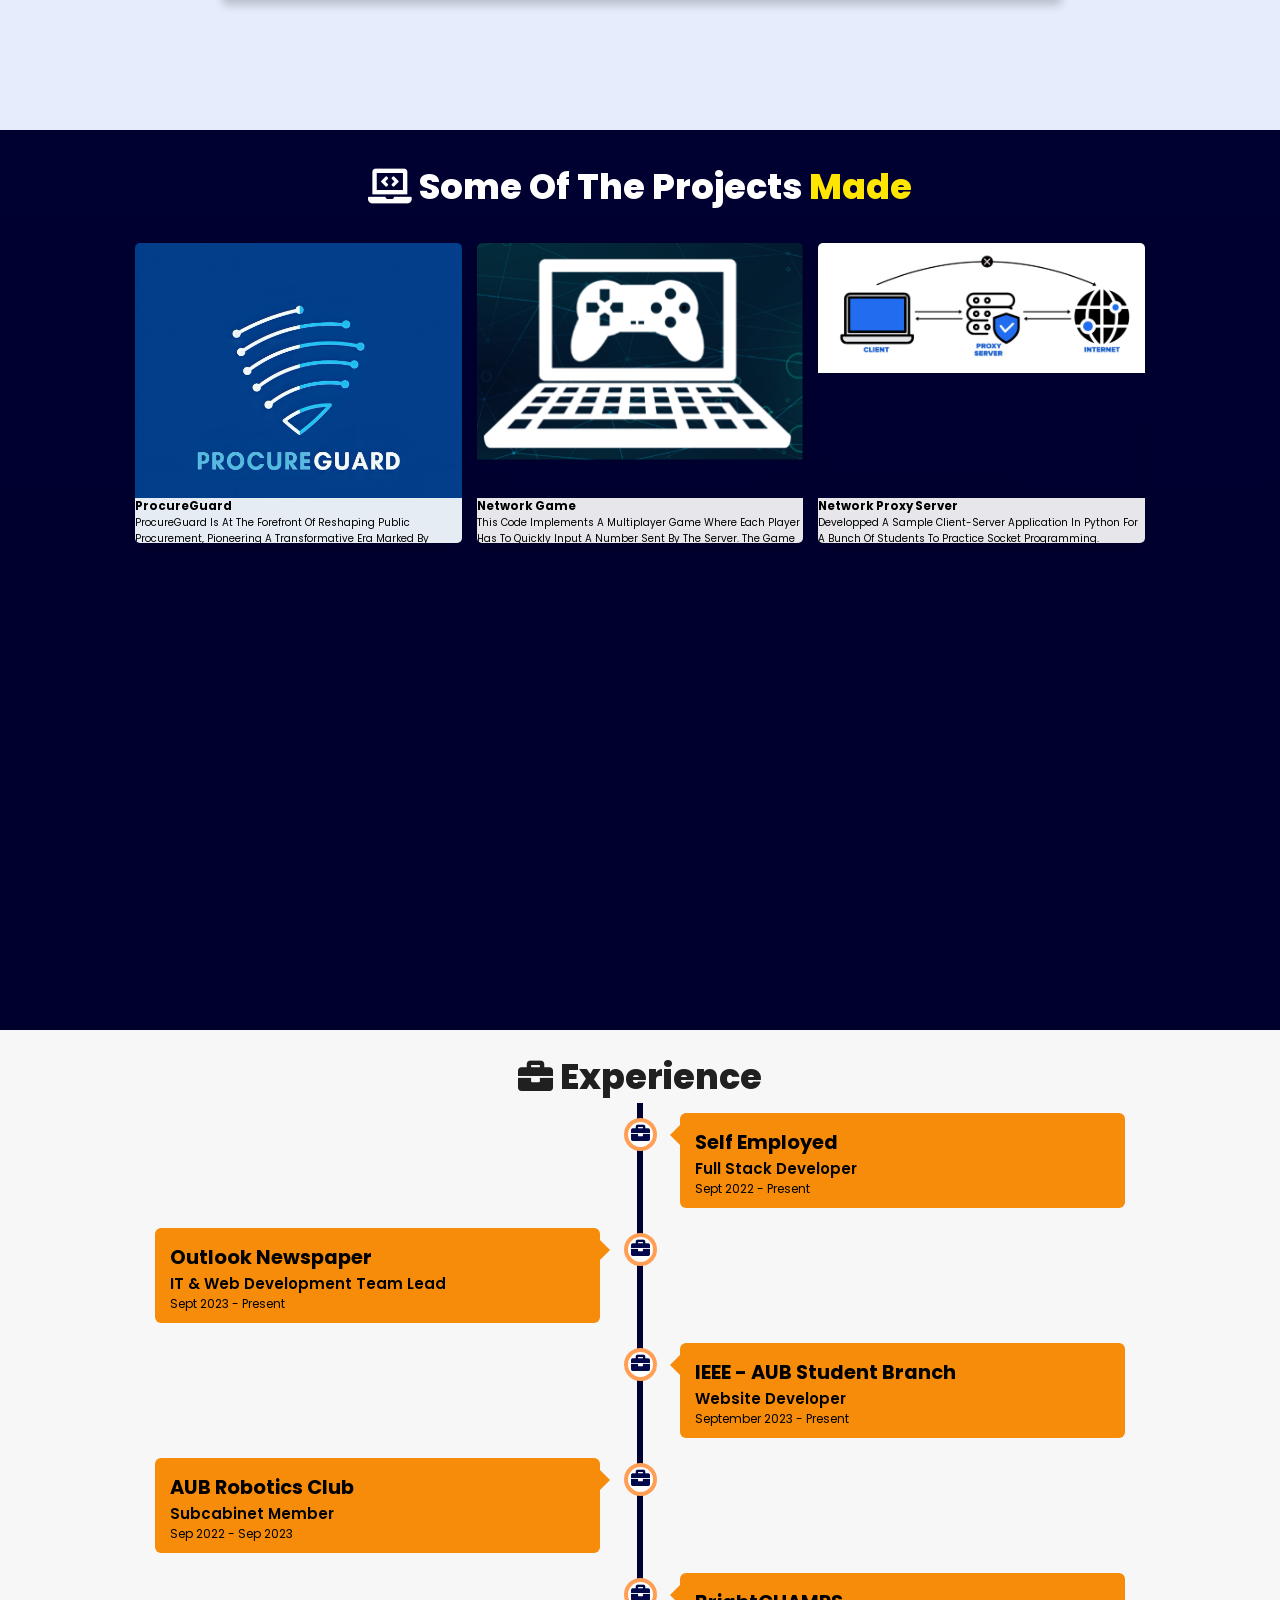
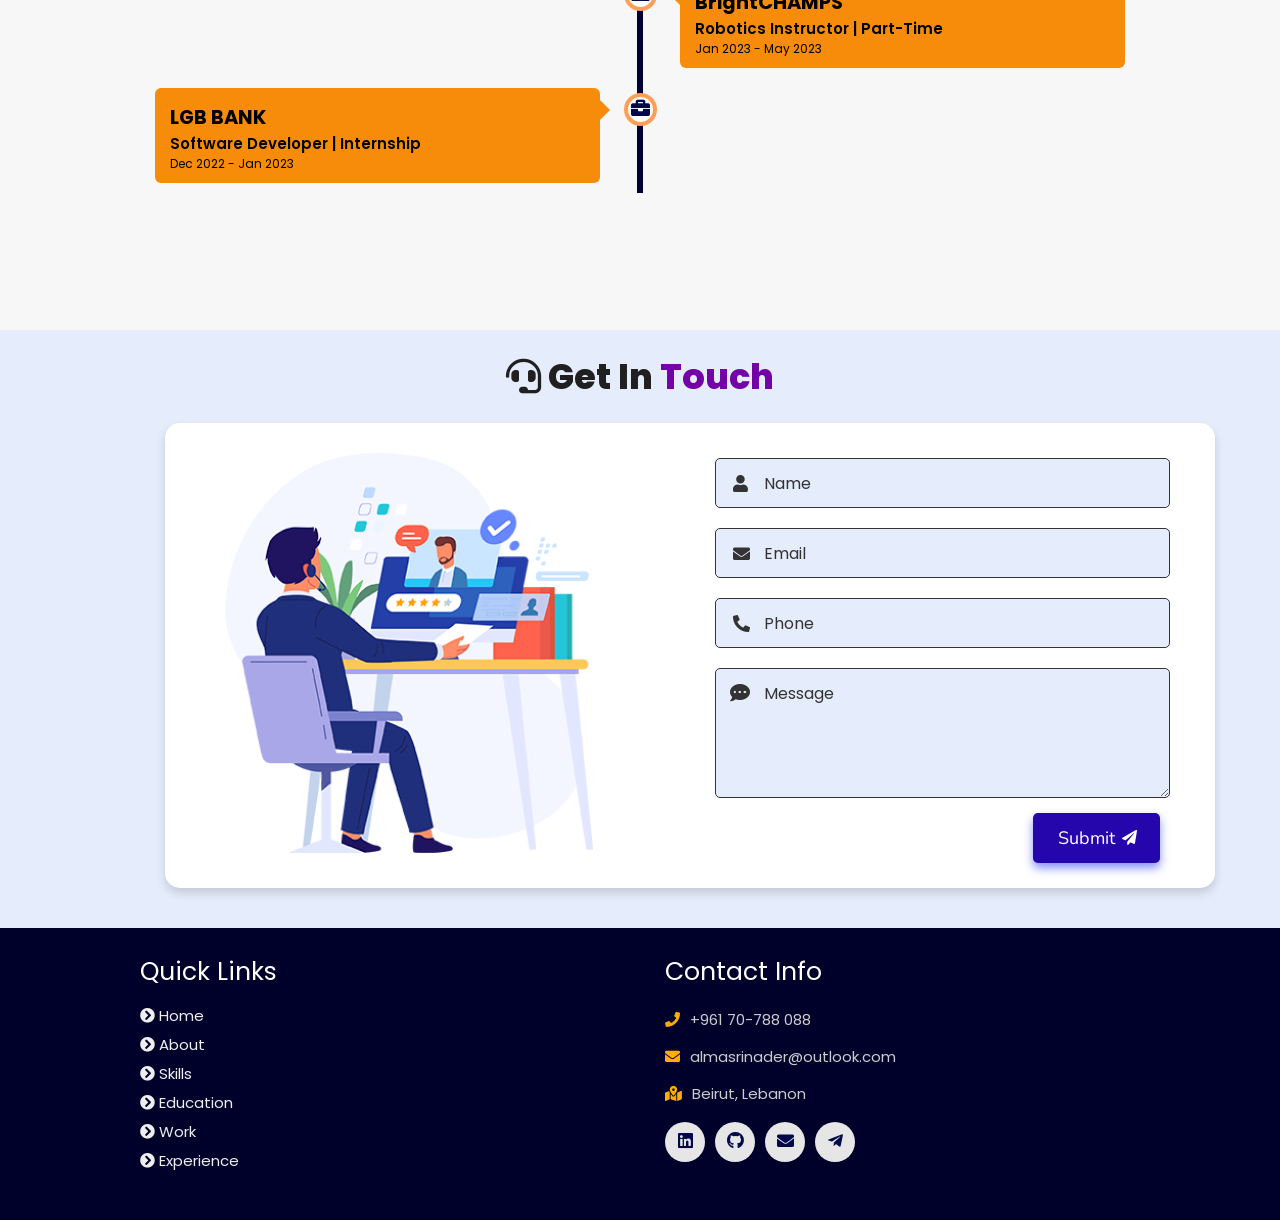
==== commit f9de306a: "Update index.html" ====
--- a/index.html
+++ b/index.html
@@ -252,8 +252,6 @@
 
   <h1 class="heading"><i class="fas fa-graduation-cap"></i> My <span>Education</span></h1>
 
-    <p class="qoute">Education is not just about filling a bucket; it's about lighting a fire in the minds of learners, turning curiosity into a blaze of knowledge that keeps on burning.</p>
-
     <div class="box-container">
 
     <div class="box">
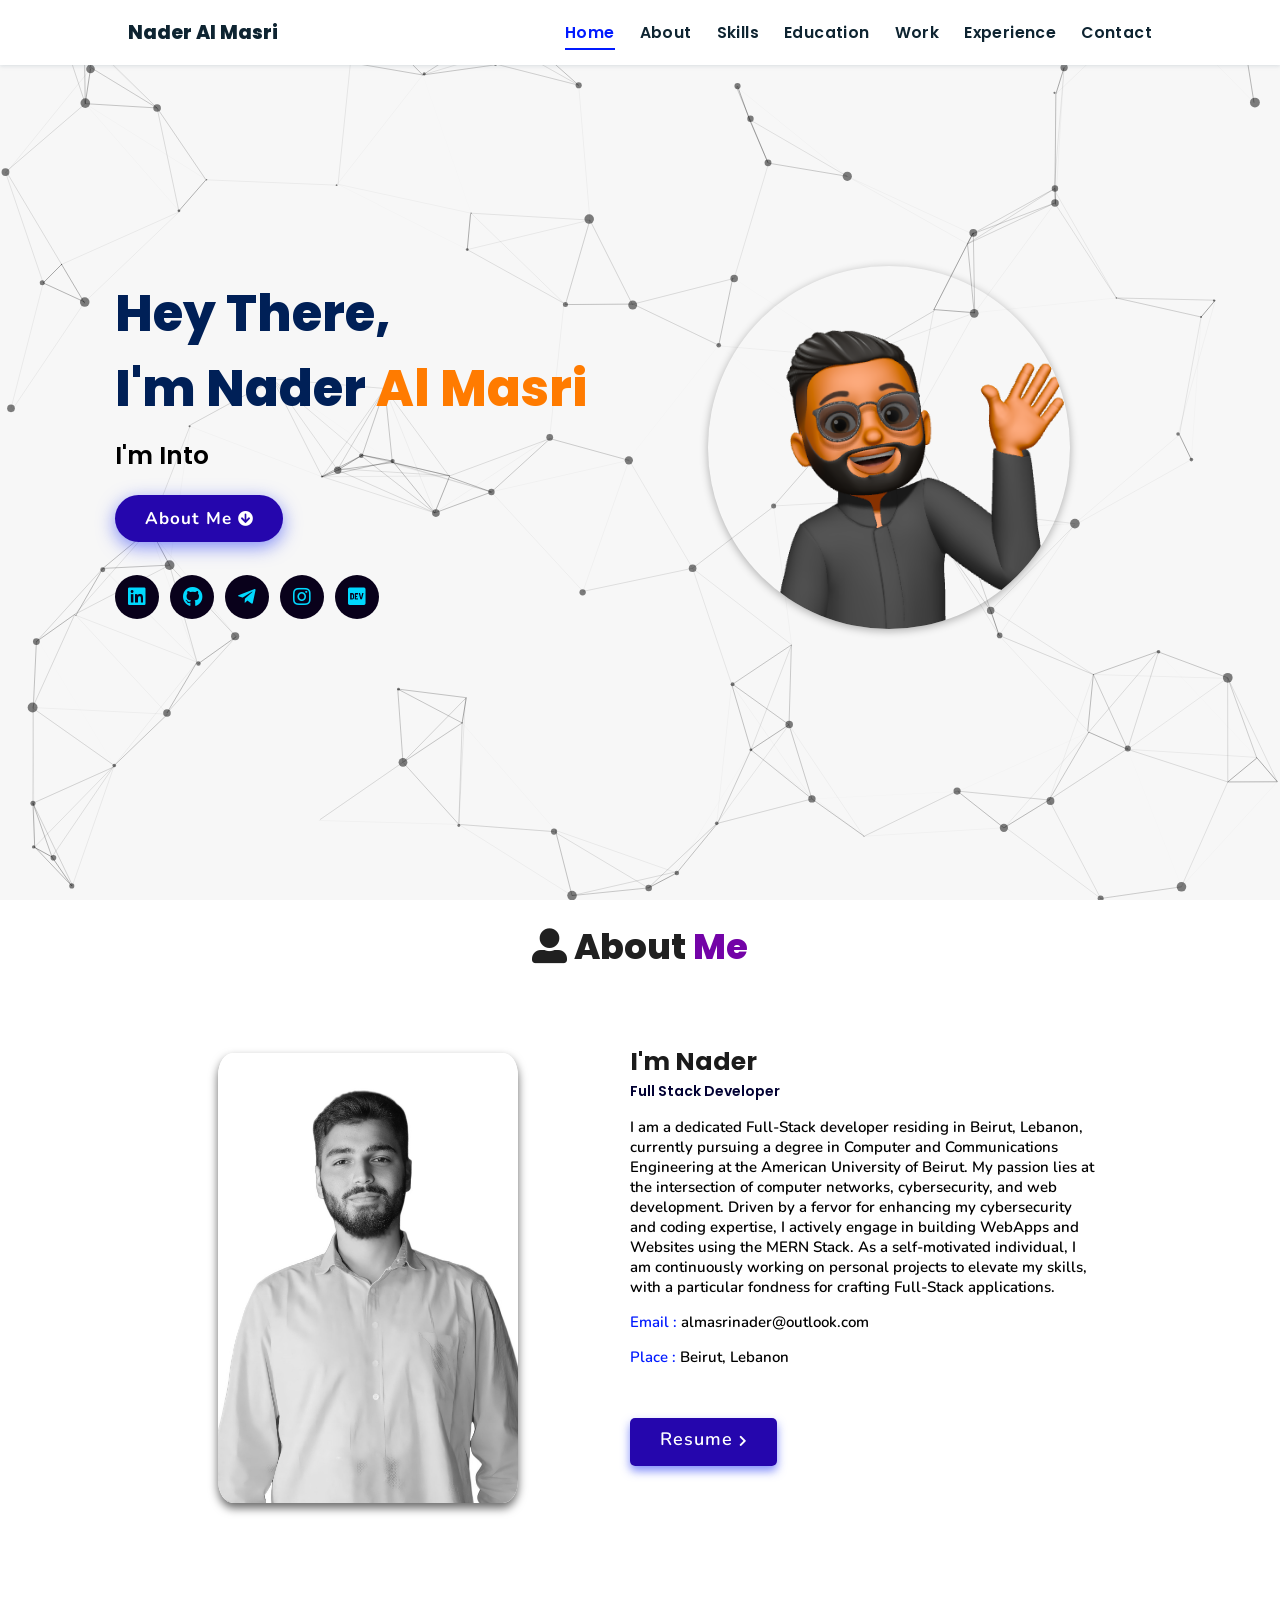
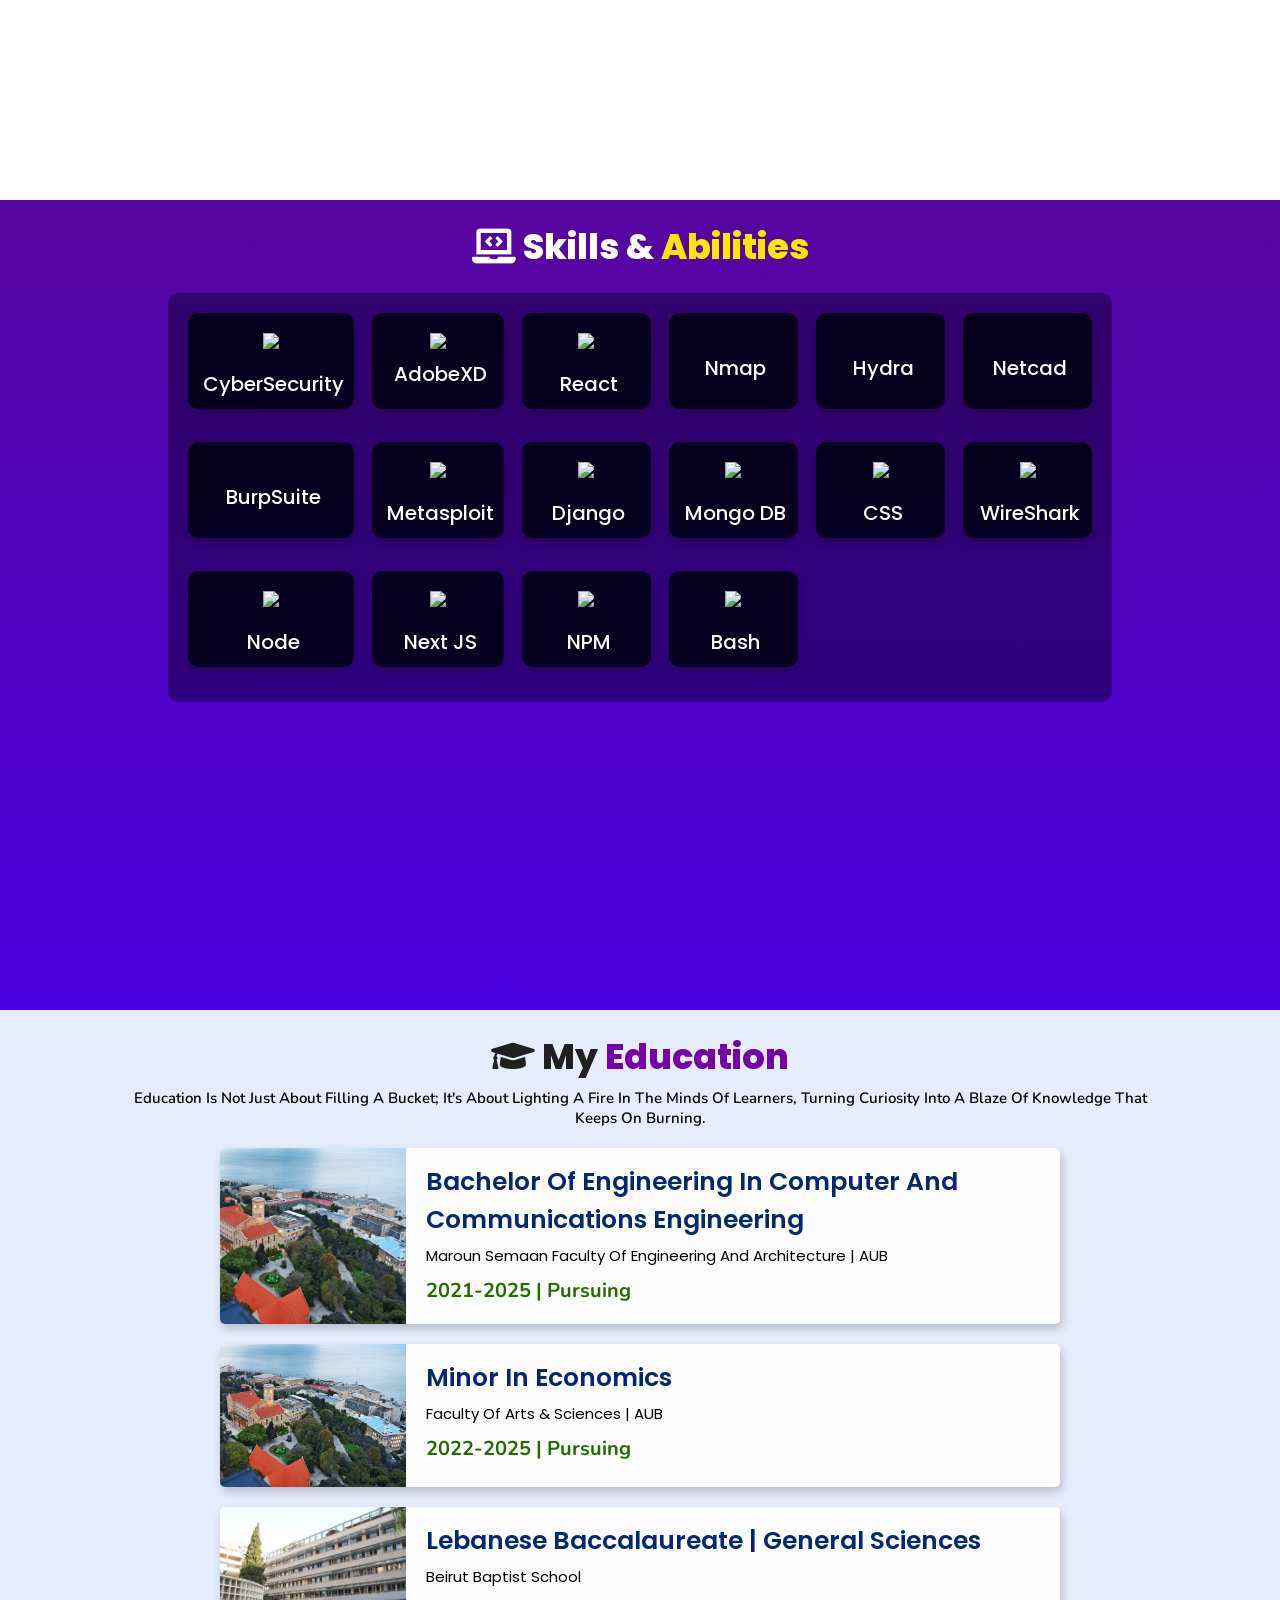
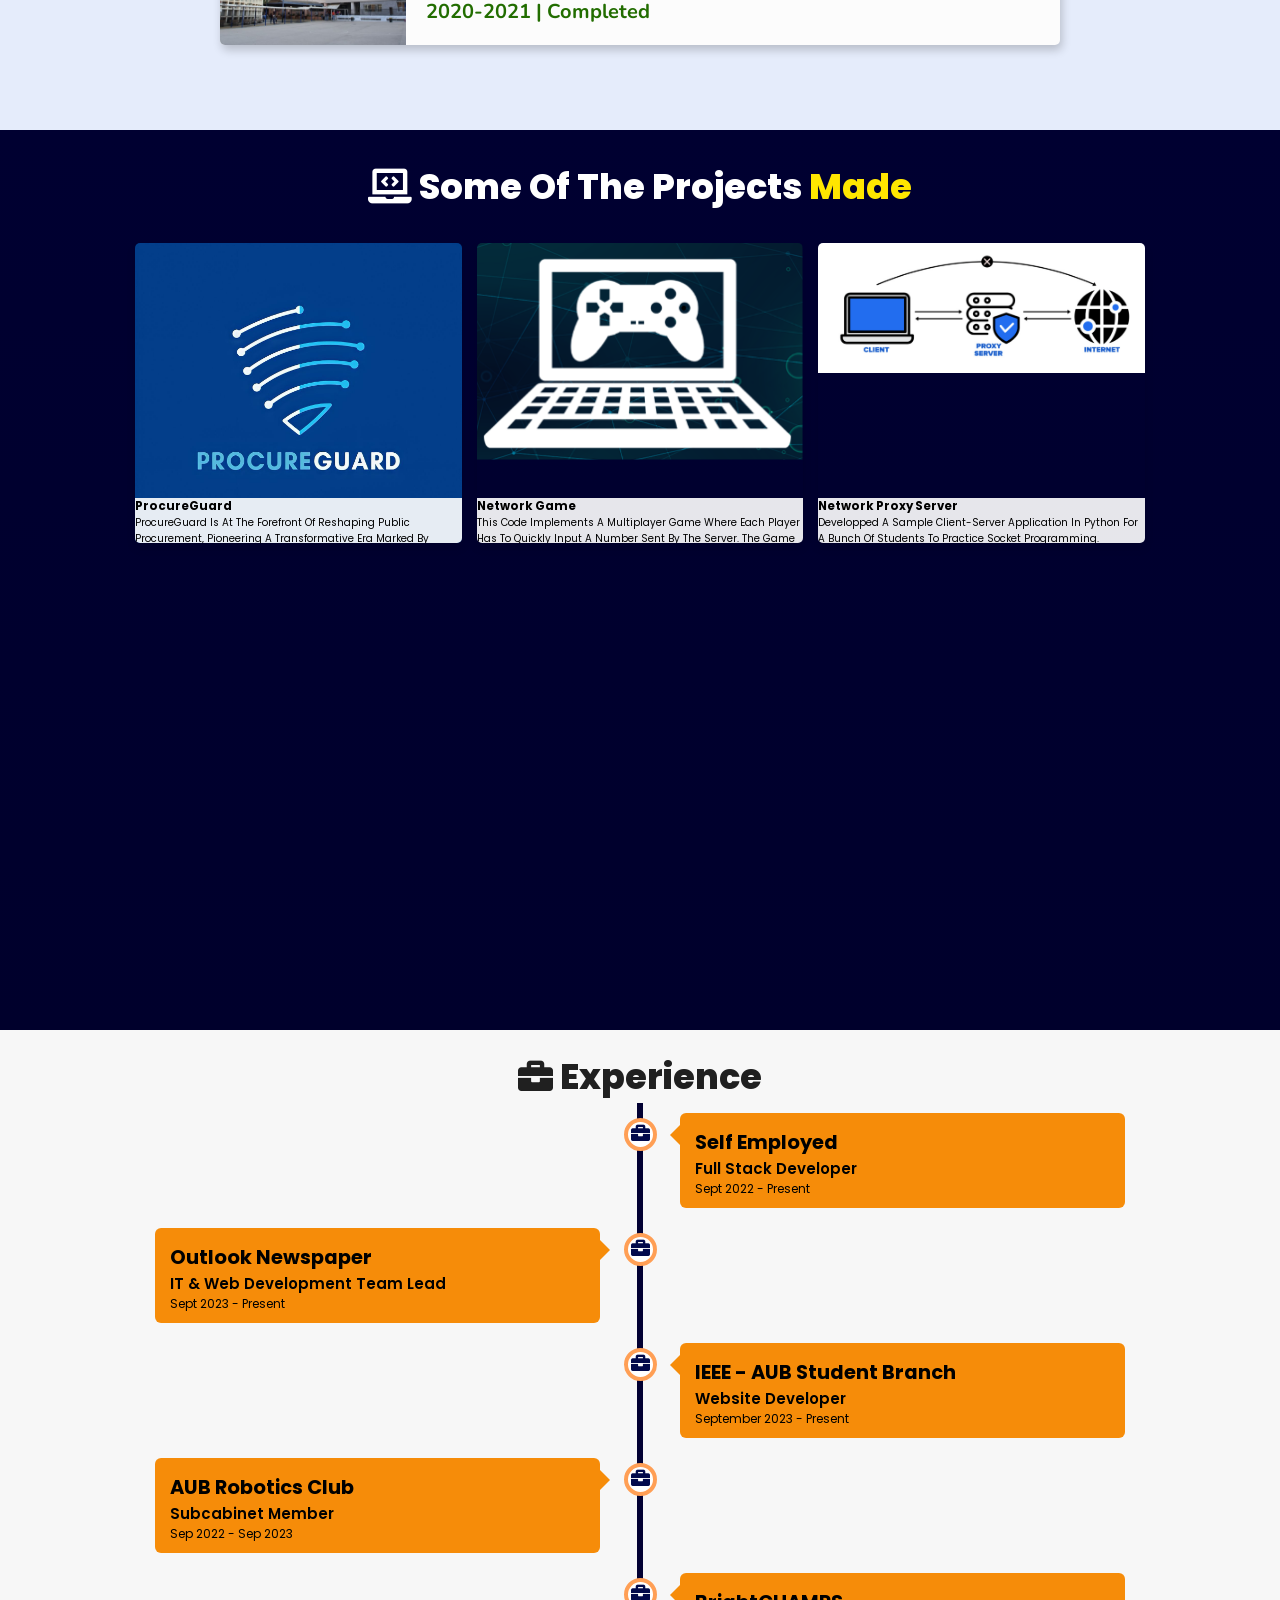
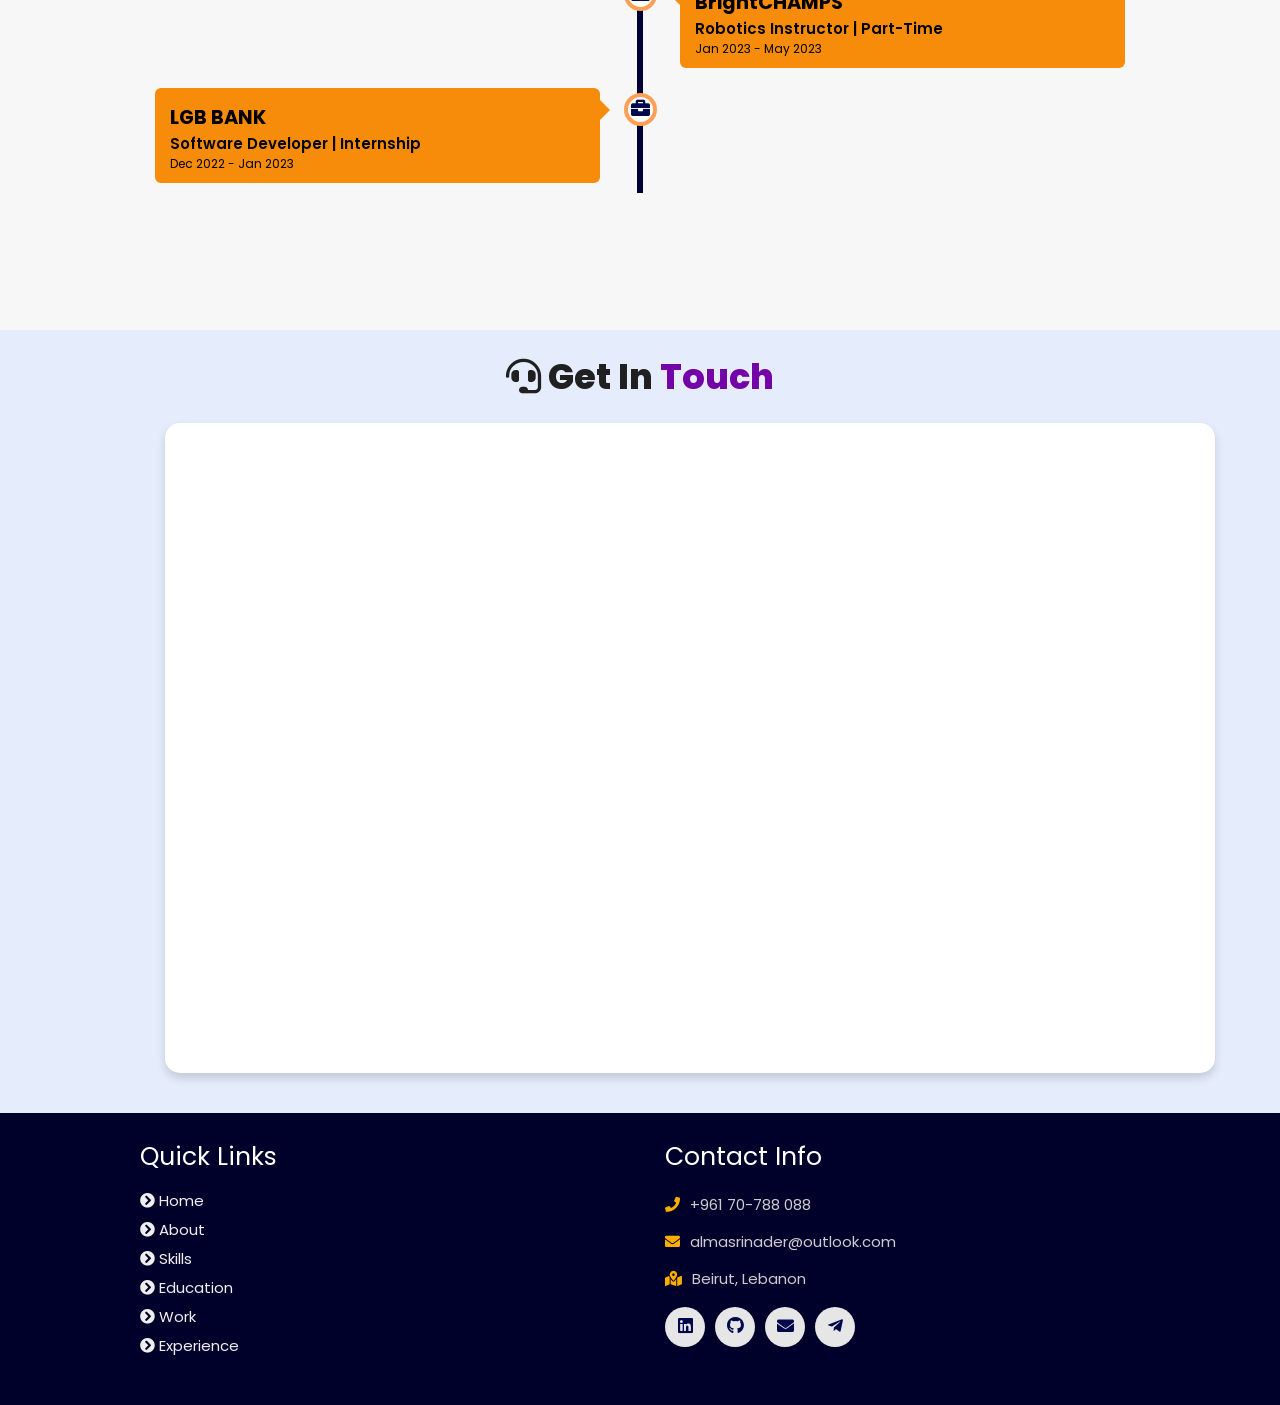
==== commit 1ba04a0b: "Update index.html" ====
--- a/index.html
+++ b/index.html
@@ -252,6 +252,8 @@
 
   <h1 class="heading"><i class="fas fa-graduation-cap"></i> My <span>Education</span></h1>
 
+    <p class="qoute">Education is not just about filling a bucket; it's about lighting a fire in the minds of learners, turning curiosity into a blaze of knowledge that keeps on burning.</p>
+
     <div class="box-container">
 
     <div class="box">
@@ -443,37 +445,10 @@
 <section class="contact" id="contact">
   
   <h2 class="heading"><i class="fas fa-headset"></i> Get in <span>Touch</span></h2>
-
   <div class="container">
     <div class="content">
-      <div class="image-box">
-        <img draggable="false" src="./assets/images/contact1.png" alt="">
-      </div>
-    <form id="contact-form">
-      
-      <div class="form-group">
-        <div class="field">
-          <input type="text" name="name" placeholder="Name" required>
-          <i class='fas fa-user'></i>
-        </div>
-        <div class="field">
-          <input type="text" name="email" placeholder="Email" required>
-          <i class='fas fa-envelope'></i>
-        </div>
-        <div class="field">
-          <input type="text" name="phone" placeholder="Phone">
-          <i class='fas fa-phone-alt'></i>
-        </div>
-        <div class="message">
-        <textarea placeholder="Message" name="message" required></textarea>
-        <i class="fas fa-comment-dots"></i>
-        </div>
-        </div>
-      <div class="button-area">
-        <button type="submit">
-          Submit <i class="fa fa-paper-plane"></i></button>
-      </div>
-    </form>
+      <iframe src="https://docs.google.com/forms/d/e/1FAIpQLSchC9EB2XtBl72qIiQgPXLzintV-jK1AVZVwnWDCBkC0RykvQ/viewform?embedded=true" width="500" height="600" frameborder="0" marginheight="0" marginwidth="0">Loading…</iframe>
+
   </div>
   </div>
 </section>
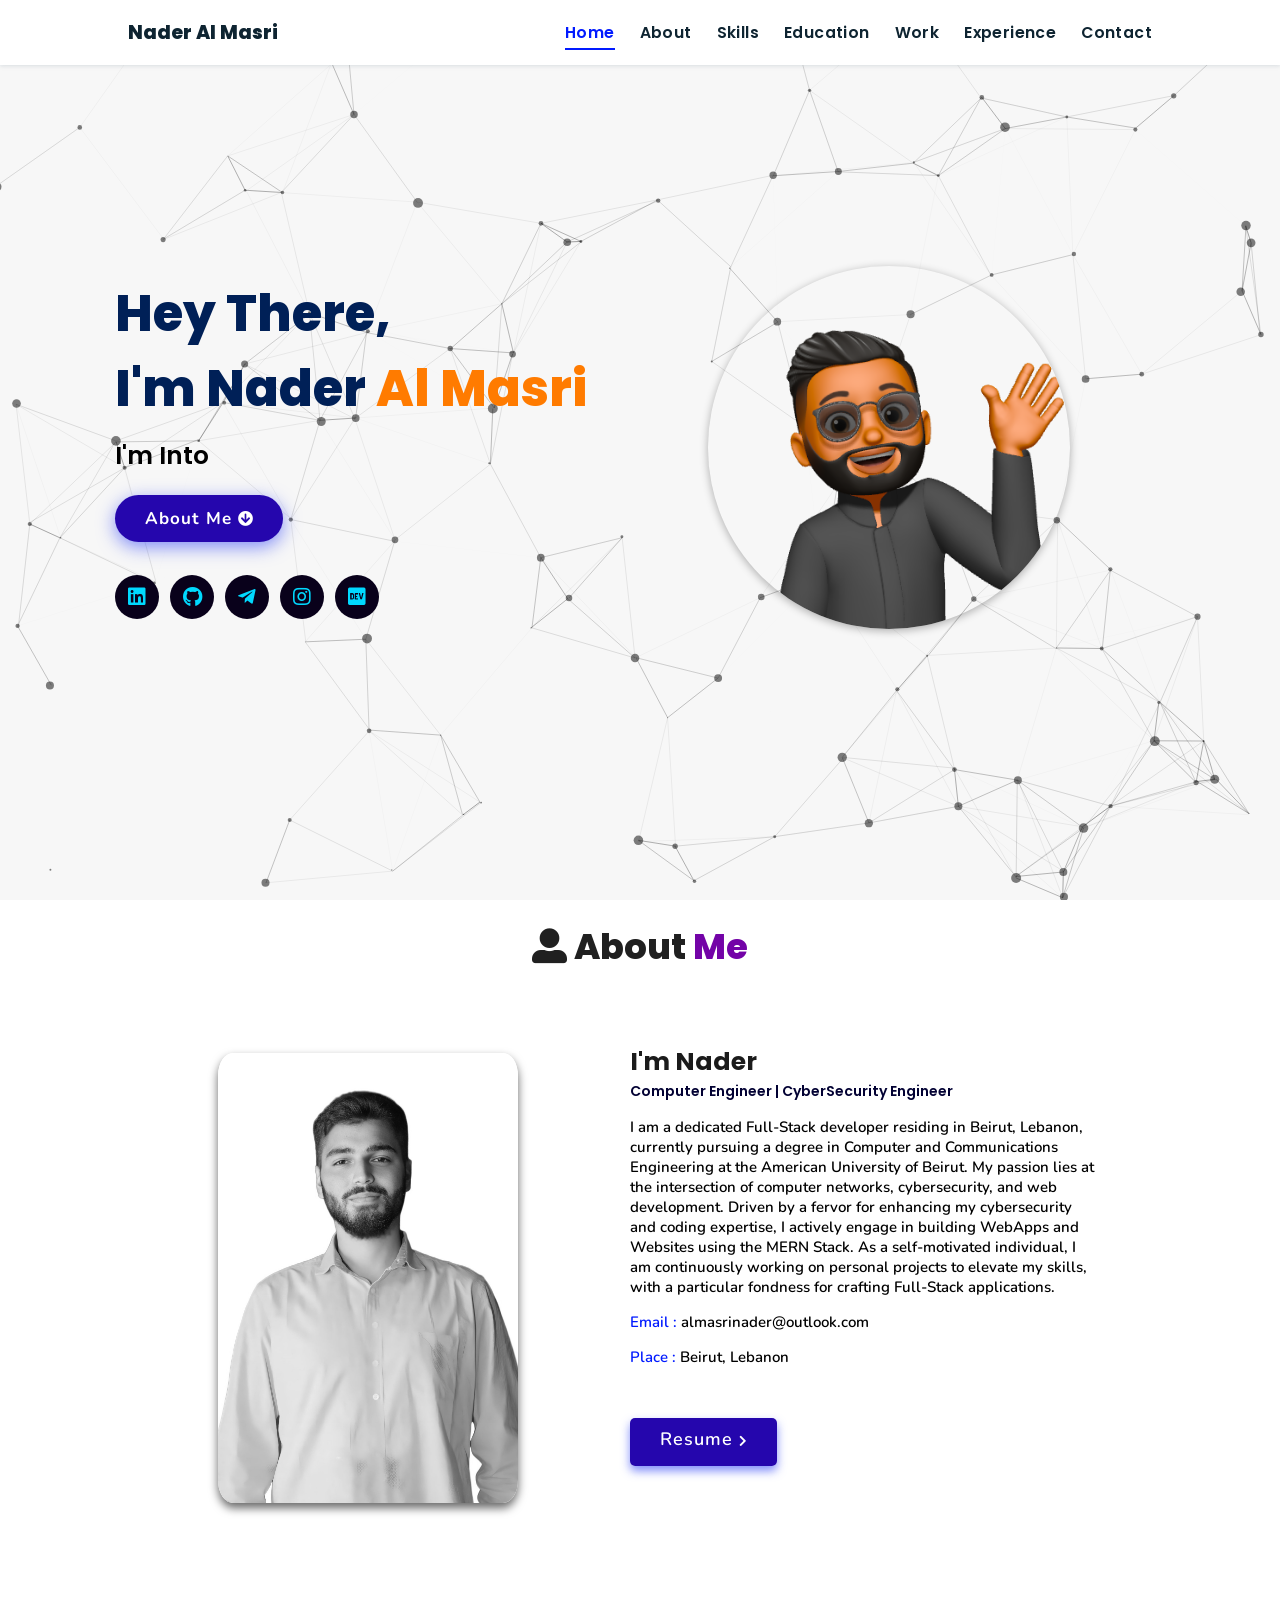
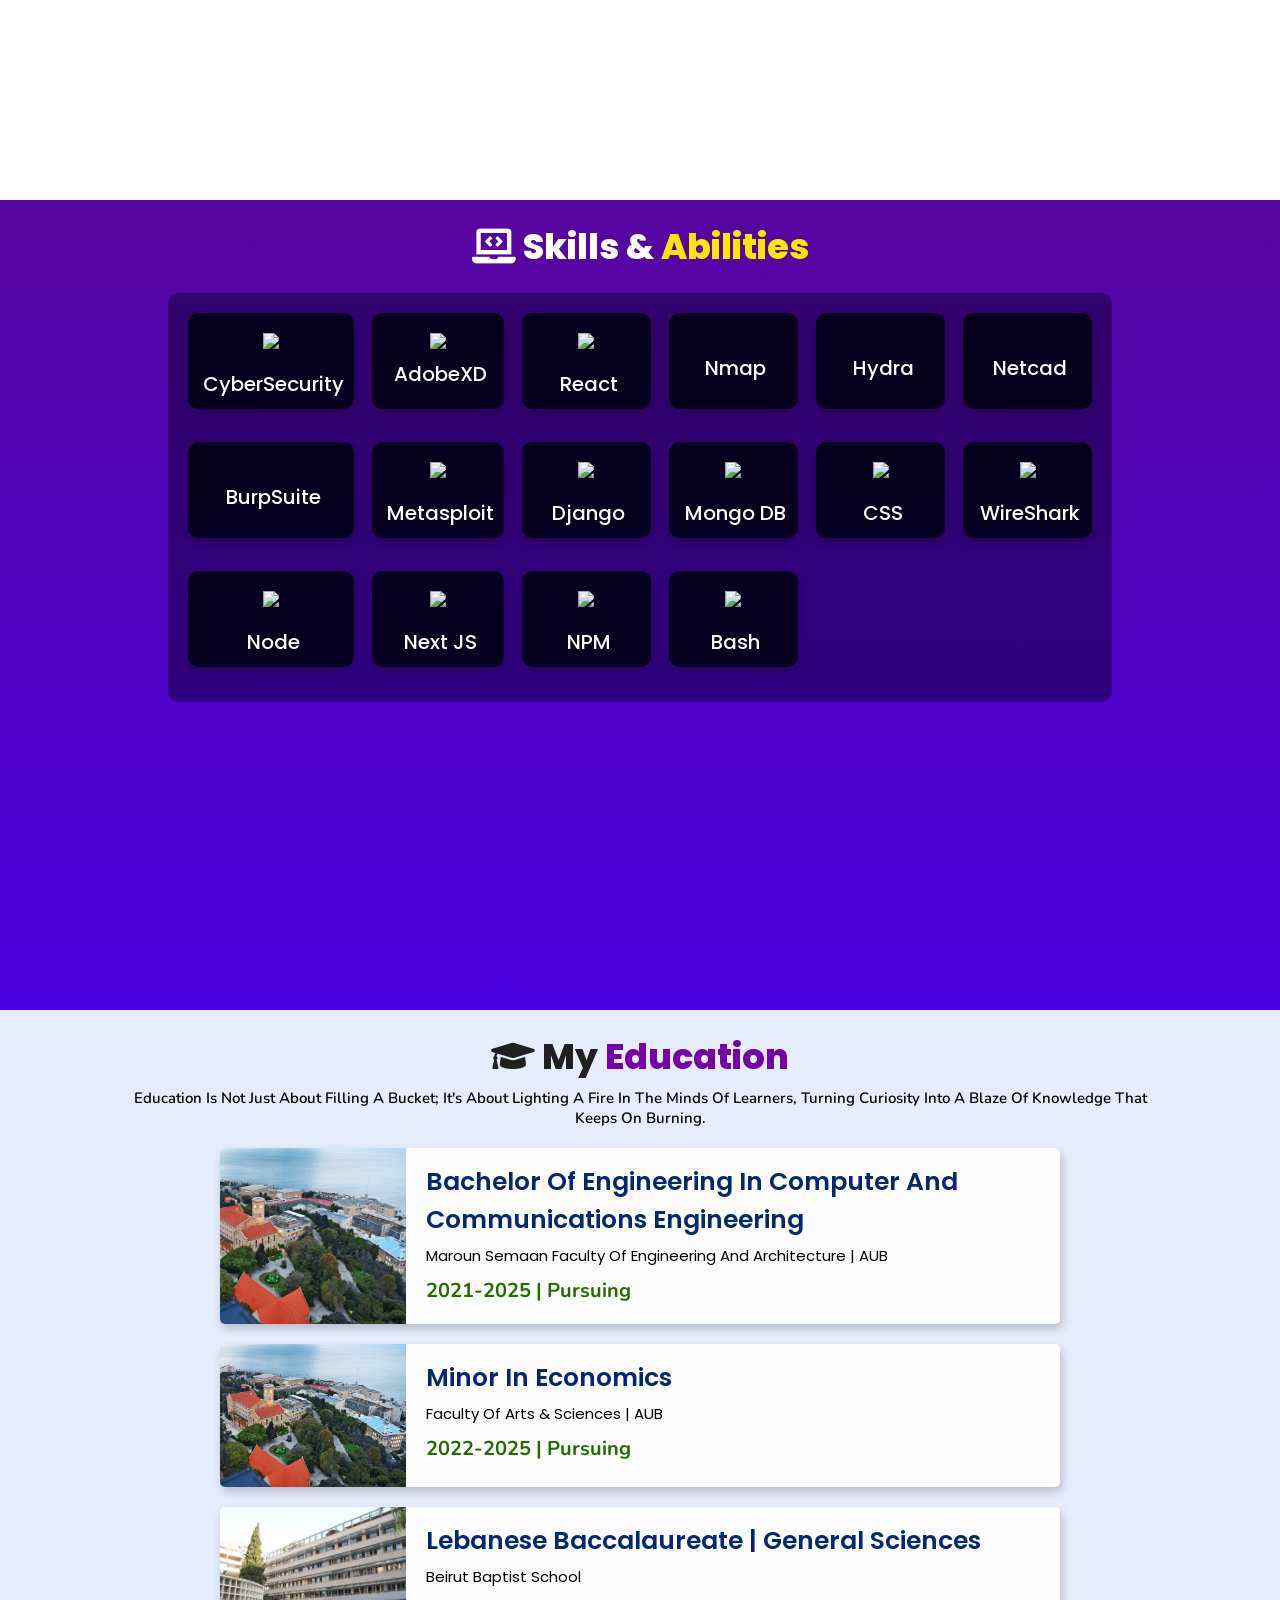
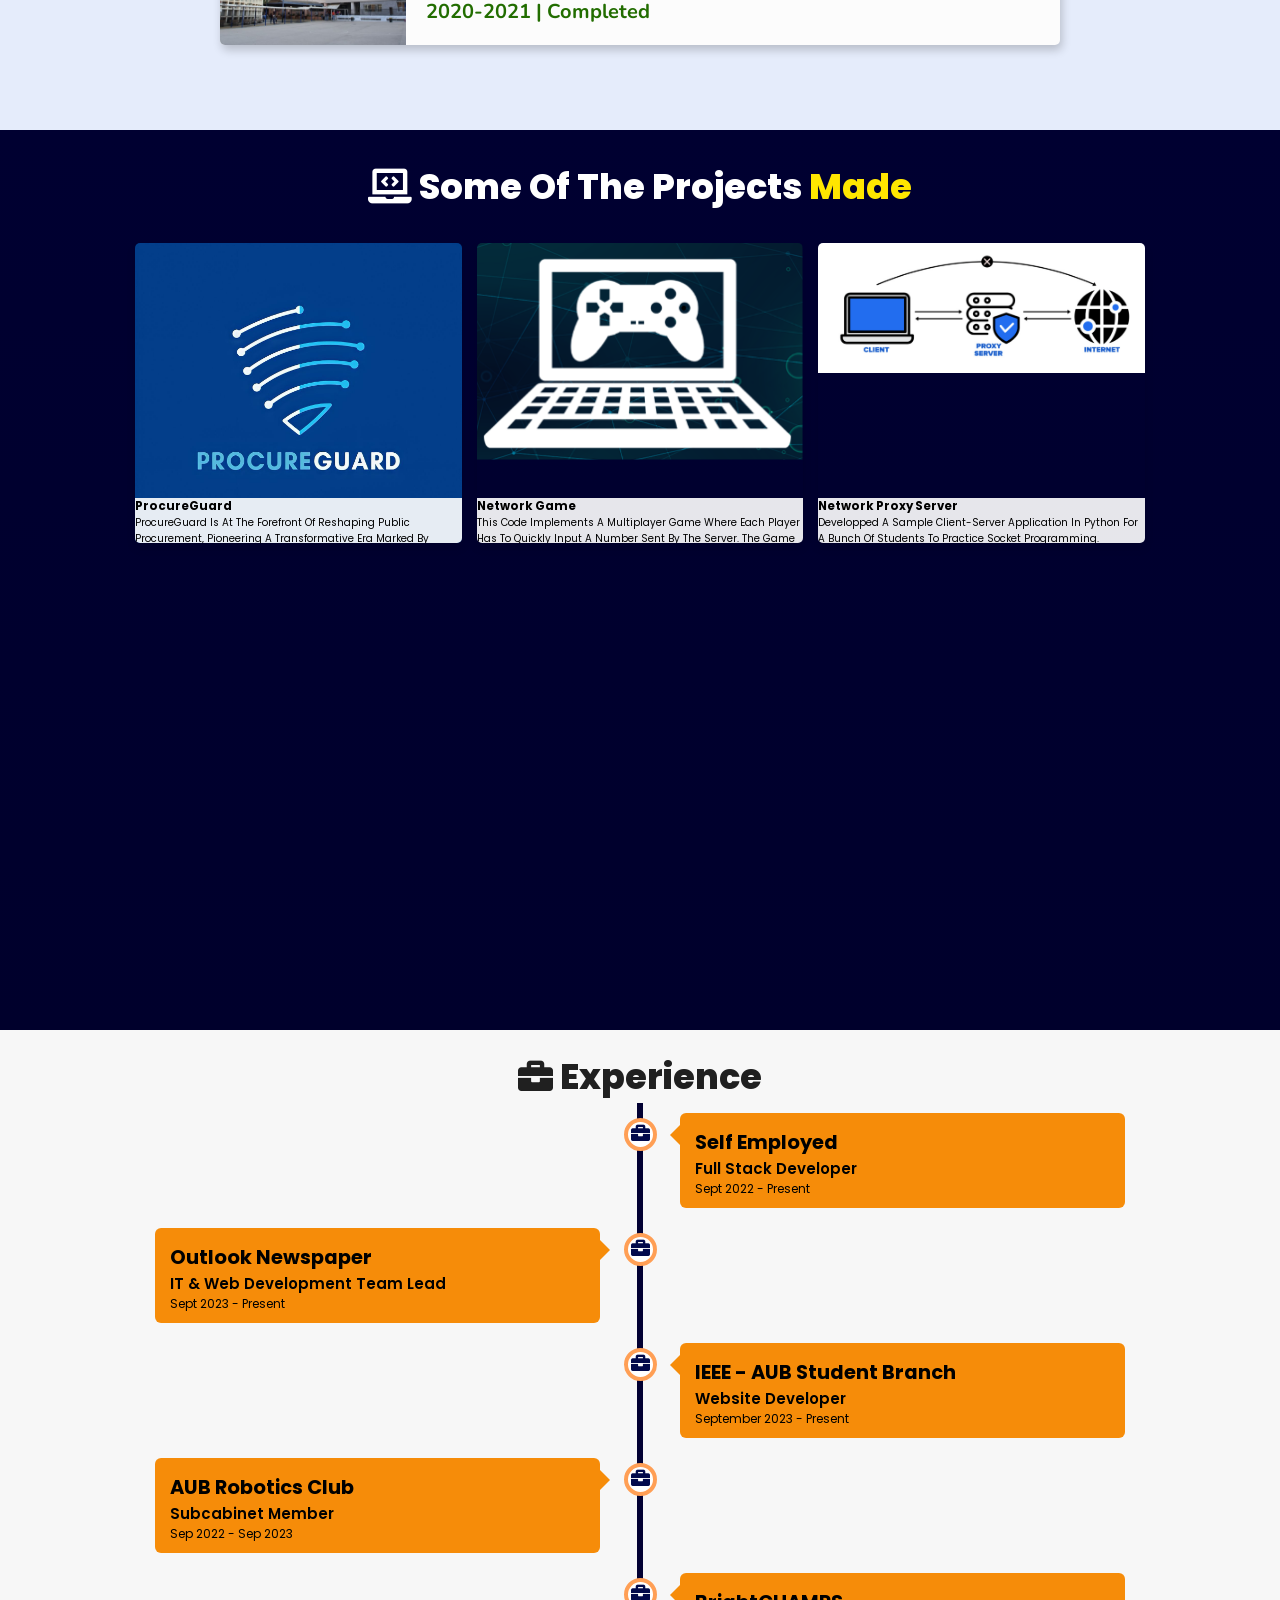
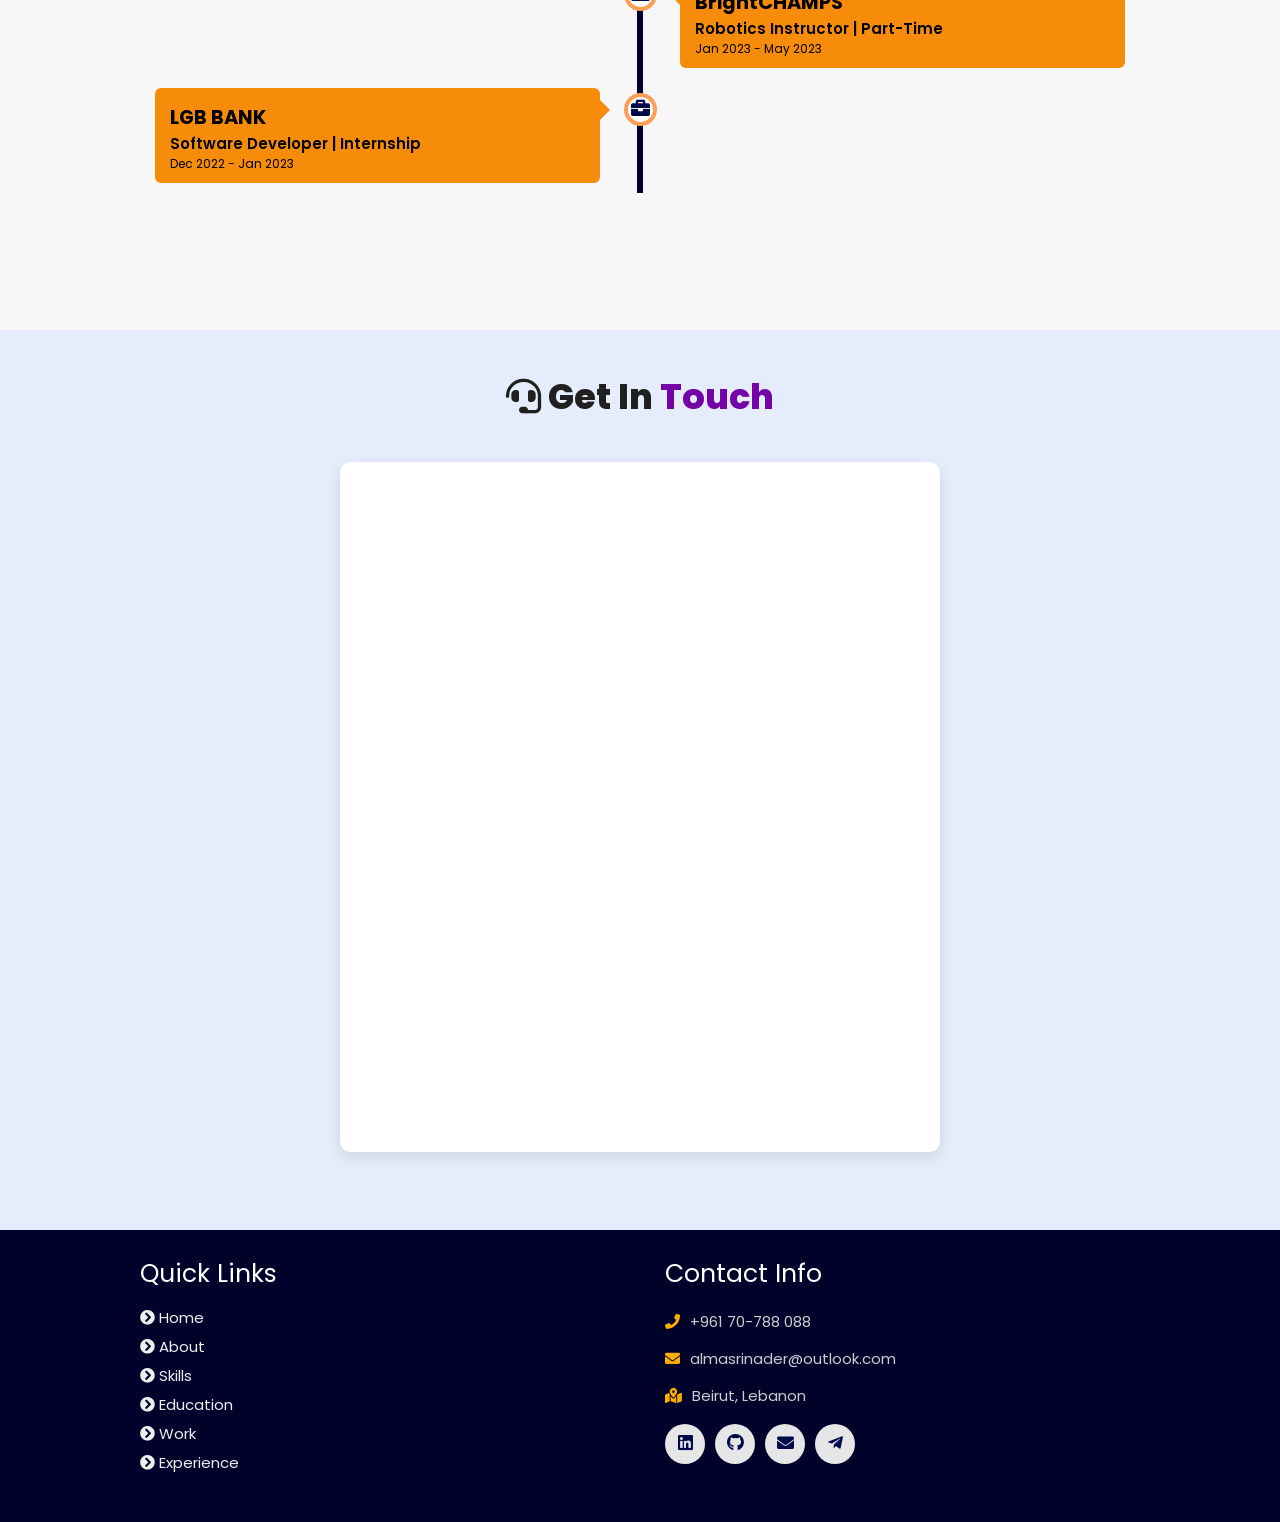
==== commit f62ef25d: "Add files via upload" ====
--- a/index.html
+++ b/index.html
@@ -17,10 +17,6 @@
 </head>
 <body oncontextmenu="return false">
 
-<!-- pre loader -->
-<!-- <div class="loader-container">
-  <img draggable="false" src="./assets/images/preloader.gif" alt="">
-</div> -->
 
 <!-- navbar starts -->
 <header>
@@ -81,7 +77,7 @@
     </div>
     <div class="content">
         <h3>I'm Nader</h3>
-        <span class="tag">Full Stack Developer</span>
+        <span class="tag">Computer Engineer | CyberSecurity Engineer</span>
         
         <p>I am a dedicated Full-Stack developer residing in Beirut, Lebanon, currently pursuing a degree in Computer and Communications Engineering at the American University of Beirut. My passion lies at the intersection of computer networks, cybersecurity, and web development.
 
@@ -520,4 +516,4 @@
 <script src="./assets/js/script.js"></script>
 
 </body>
-</html>
+</html>
--- a/assets/css/style.css
+++ b/assets/css/style.css
@@ -934,19 +934,35 @@
 /* experience media queries ends */
 /* experience section ends */
 
-/* contact section starts */
 .contact {
   background: #e5ecfb;
-  min-height: 60vh;
-}
+  min-height: 100vh; /* Adjust the height as necessary */
+  display: flex;
+  flex-direction: column; /* This stacks children vertically */
+  align-items: center; /* This centers children horizontally */
+  justify-content: center; /* This centers children vertically */
+  padding: 4rem 0;
+}
+
 .contact .container {
-  max-width: 1050px;
-  width: 100%;
+  width: 100%; /* Full width */
+  max-width: 600px; /* Maximum width of the container */
+  margin: auto; /* This centers the container */
+  padding: 2rem;
+  box-shadow: 0 5px 15px rgba(0,0,0,0.1);
   background: #fff;
-  border-radius: 1.5rem;
-  margin: 2rem 5rem;
-  box-shadow: 0 5px 10px rgba(0, 0, 0, 0.15);
-}
+  border-radius: 10px; /* Optional: for rounded corners */
+  margin: auto; /* This will center the container */
+
+}
+
+.contact .container iframe {
+  width: 100%; /* Full width */
+  height: 600px; /* Adjust height as needed */
+
+  border: none; /* Removes the border */
+}
+
 .contact .container .content {
   display: flex;
   align-items: center;
@@ -1184,6 +1200,9 @@
   }
 }
 @media (max-width: 450px) {
+  .contact .container {
+    width: 90%;
+  }
   .footer .box-container .box {
     margin: 1.5rem;
   }
@@ -1226,4 +1245,4 @@
 #scroll-top.active {
   top: calc(100% - 12rem);
 }
-/* scroll top ends */
+
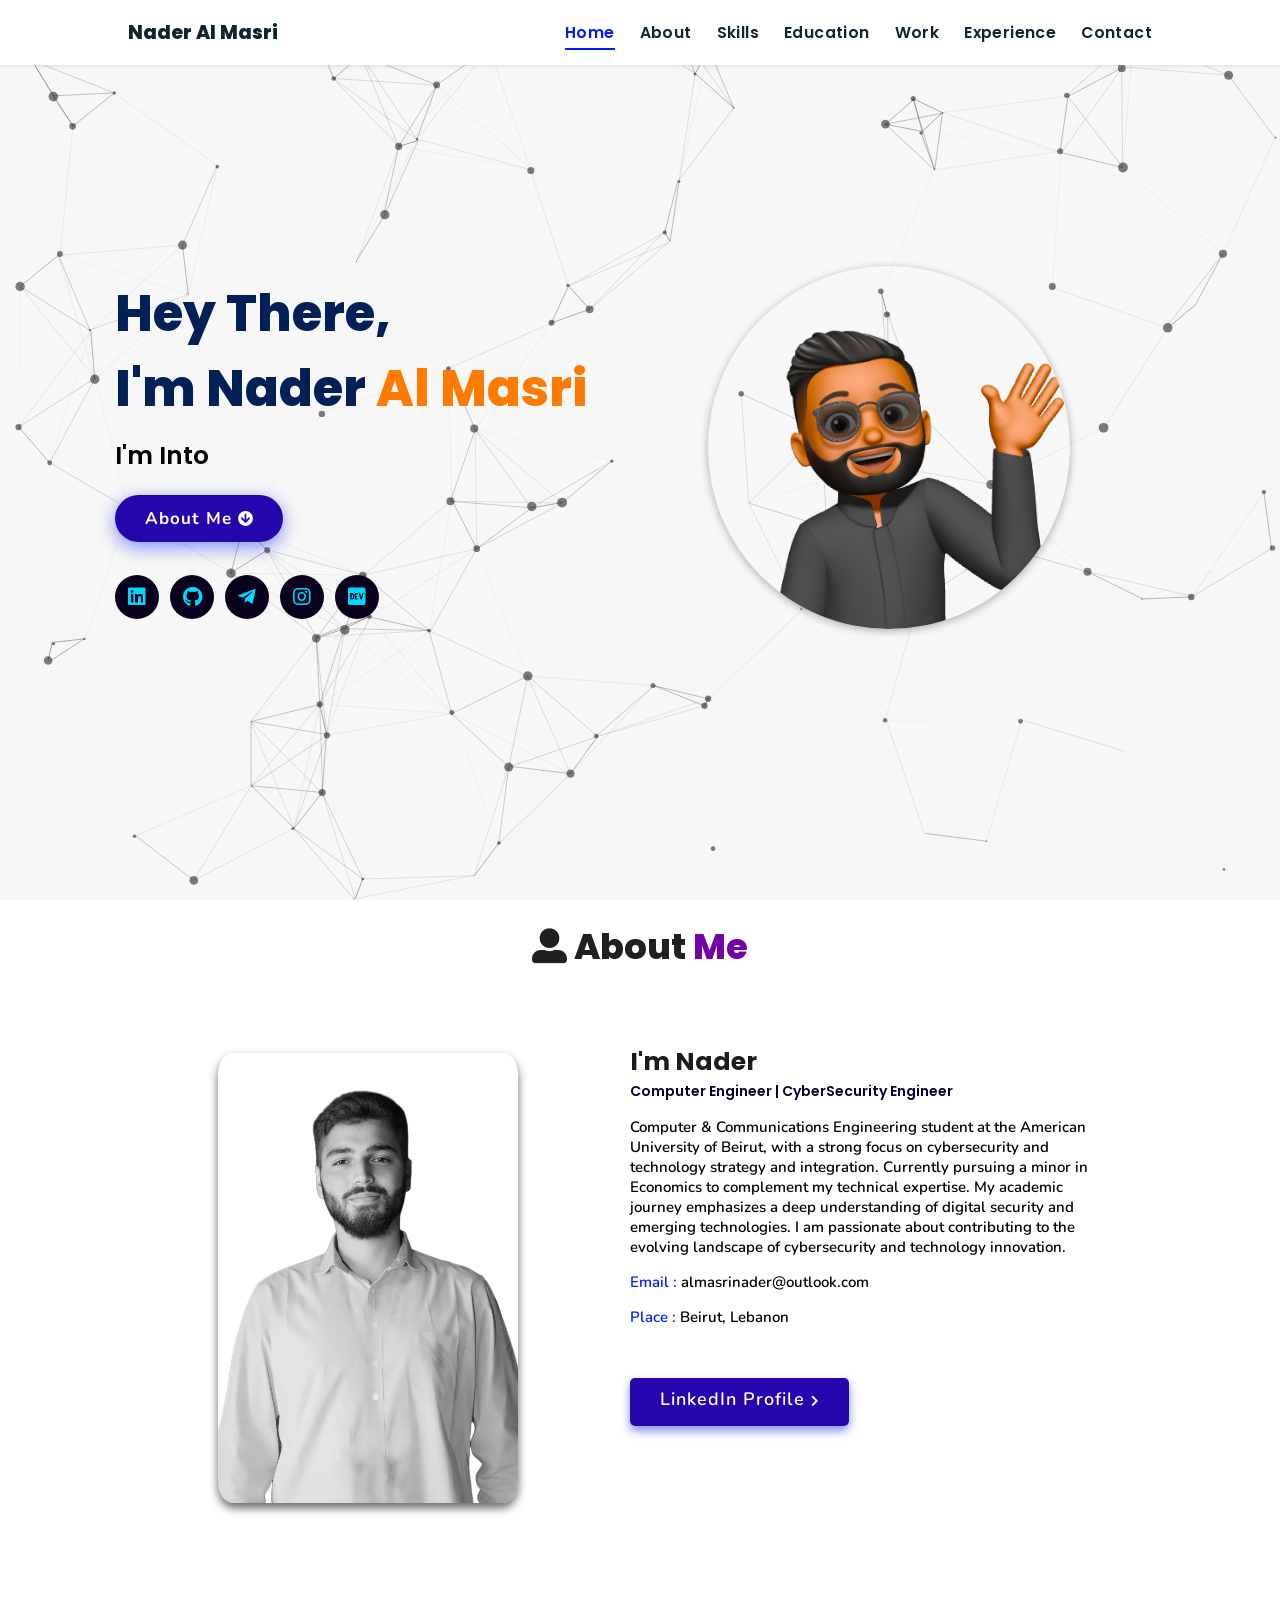
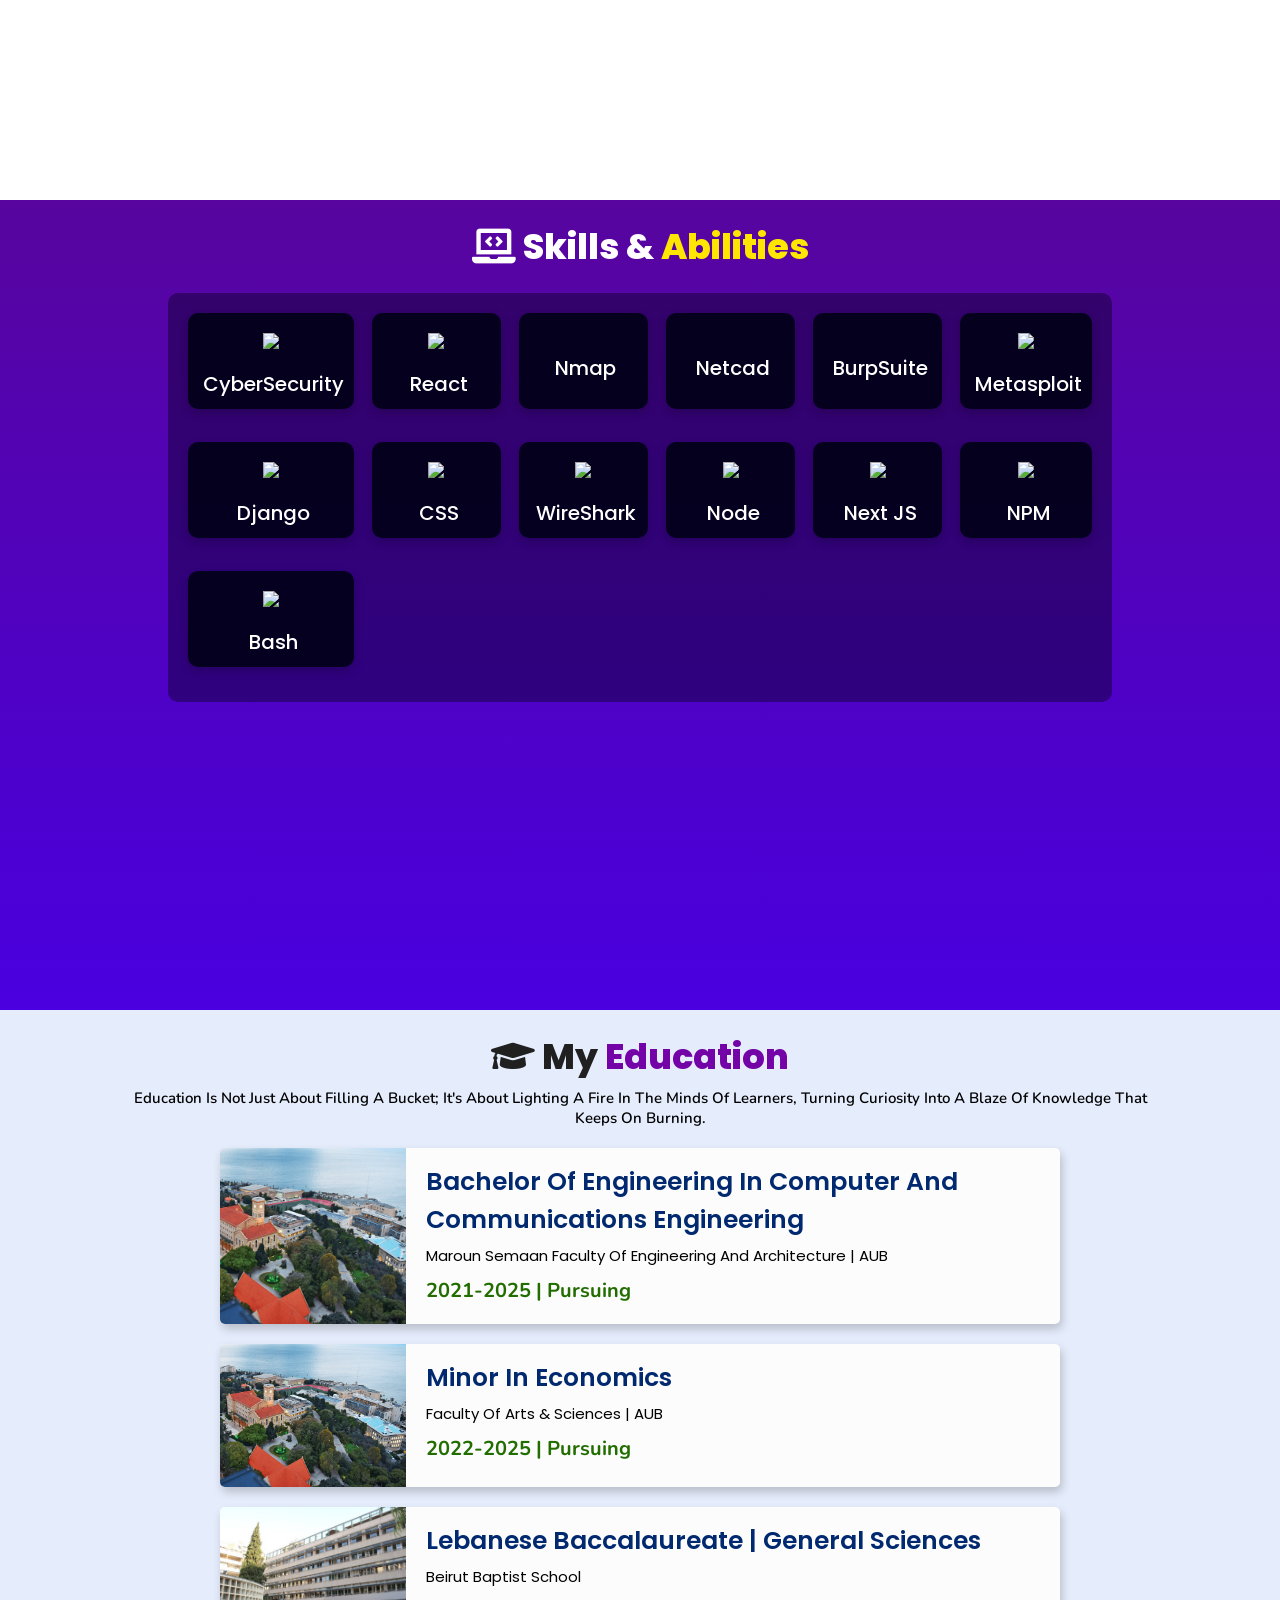
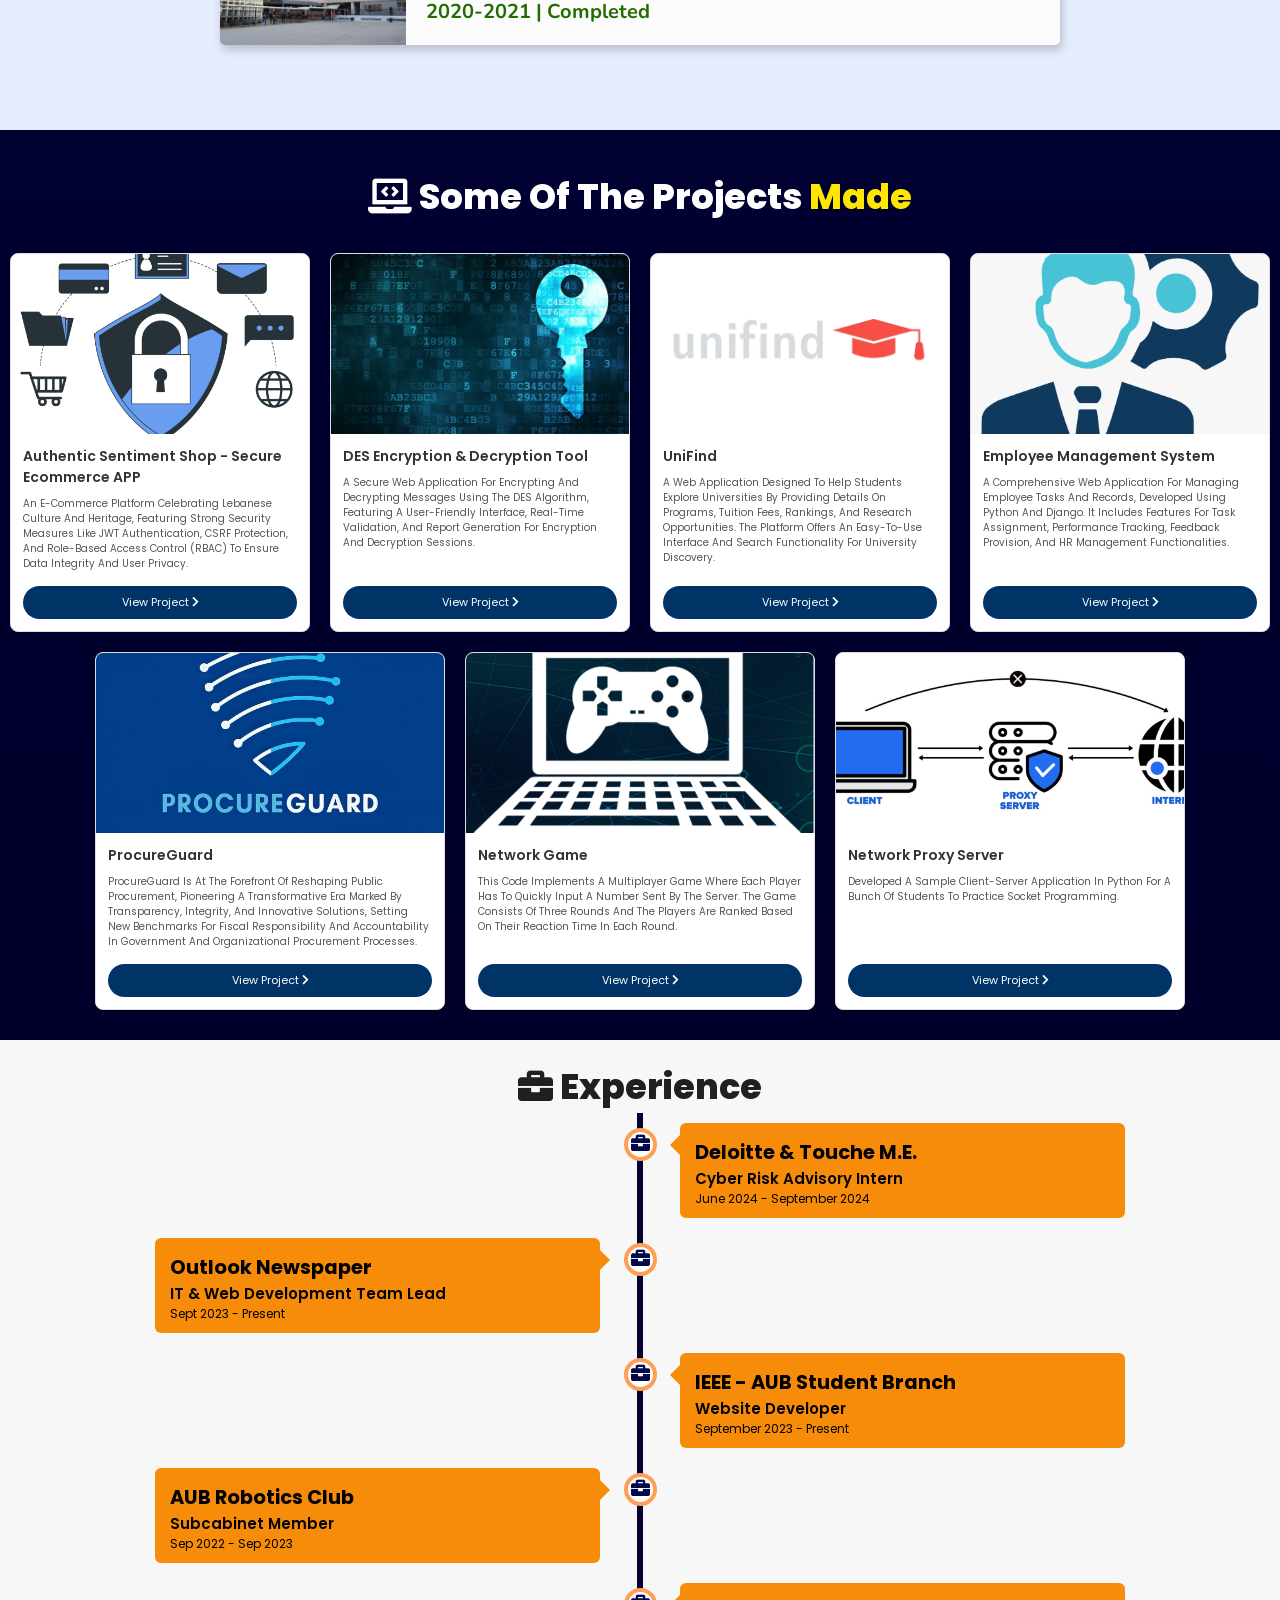
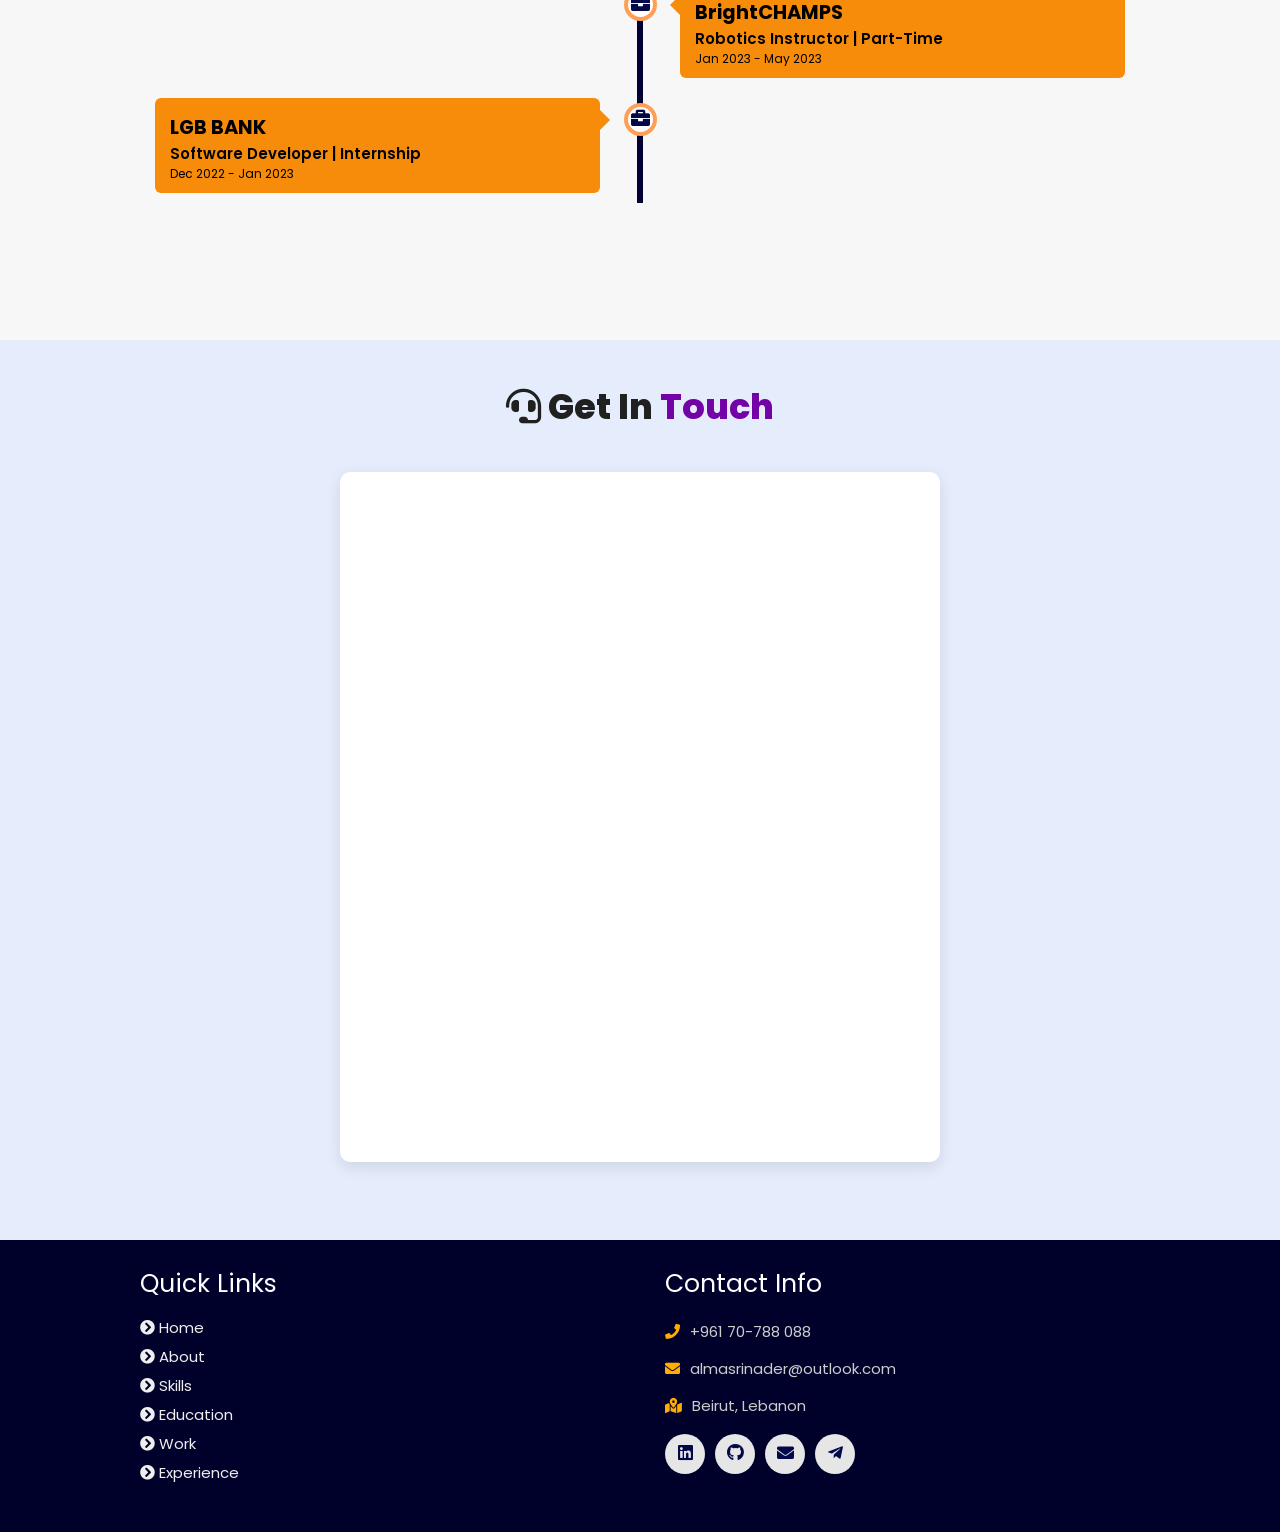
==== commit 4bb682a4: "updated" ====
--- a/index.html
+++ b/index.html
@@ -79,9 +79,9 @@
         <h3>I'm Nader</h3>
         <span class="tag">Computer Engineer | CyberSecurity Engineer</span>
         
-        <p>I am a dedicated Full-Stack developer residing in Beirut, Lebanon, currently pursuing a degree in Computer and Communications Engineering at the American University of Beirut. My passion lies at the intersection of computer networks, cybersecurity, and web development.
-
-          Driven by a fervor for enhancing my cybersecurity and coding expertise, I actively engage in building WebApps and Websites using the MERN Stack. As a self-motivated individual, I am continuously working on personal projects to elevate my skills, with a particular fondness for crafting Full-Stack applications. </p>
+        <p>Computer & Communications Engineering student at the American University of Beirut, with a strong focus on cybersecurity and technology strategy and integration. Currently pursuing a minor in Economics to complement my technical expertise. 
+
+          My academic journey emphasizes a deep understanding of digital security and emerging technologies. I am passionate about contributing to the evolving landscape of cybersecurity and technology innovation.</p>
         
         <div class="box-container">
             <!-- <div class="box">
@@ -94,7 +94,7 @@
         </div>
         
         <div class="resumebtn">
-            <a href="#" target="_blank" class="btn"><span>Resume</span>
+            <a href="https://linkedin.com/in/nadermasri" target="_blank" class="btn"><span>LinkedIn Profile</span>
                 <i class="fas fa-chevron-right"></i>
             </a>
         </div>
@@ -122,18 +122,12 @@
 
             <div class="bar">
               <div class="info">
-                <img src="https://img.icons8.com/color/48/000000/adobe-xd.png"/>
-                <span>AdobeXD</span>
-              </div>
-            </div>
-
-            <div class="bar">
-              <div class="info">
                 <img src="https://img.icons8.com/?size=48&id=N3G7bBnphi53&format=png"/>
                 <i class="fa-solid fa-shield-halved"></i>
                 <span>React</span>
               </div>
             </div>
+
             <div class="bar">
               <div class="info">
                 <img src=""/>
@@ -146,17 +140,10 @@
               <div class="info">
                 <img src=""/>
                 <i class="fa-solid fa-shield-halved"></i>
-                <span>Hydra</span>
-              </div>
-            </div>
-
-            <div class="bar">
-              <div class="info">
-                <img src=""/>
-                <i class="fa-solid fa-shield-halved"></i>
                 <span>Netcad</span>
               </div>
             </div>
+
             <div class="bar">
               <div class="info">
                 <img src=" "/>
@@ -178,13 +165,6 @@
                 <img src="https://img.icons8.com/?size=48&id=qc3TyHJPxEoH&format=png"/>
                 <i class="fa-solid fa-shield-halved"></i>
                 <span>Django</span>
-              </div>
-            </div>
-            <div class="bar">
-              <div class="info">
-                <img src="https://img.icons8.com/?size=48&id=o6OvAxG0nzTH&format=png"/>
-                <i class="fa-solid fa-shield-halved"></i>
-                <span>Mongo DB</span>
               </div>
             </div>
 
@@ -295,15 +275,74 @@
   <h2 class="heading"><i class="fas fa-laptop-code"></i> Some of the projects <span>made</span></h2>
 
   <div class="box-container">
-
-    <!-- Project 1-->
-    <div class="box">
-      <div class="image">
-        <img draggable="false" src="./assets/images/projects/HighQualityLogo.jpg" alt="Project 2 Image">
+    <!-- Project 1 -->
+    <div class="box">
+      <div class="image">
+        <img draggable="false" src="./assets/images/projects/secureapp.PNG" alt="Authentic Lebanese Sentiment Shop Image">
+      </div>
+      <div class="content">
+        <h3>Authentic Sentiment Shop - Secure Ecommerce APP</h3>
+        <p>An e-commerce platform celebrating Lebanese culture and heritage, featuring strong security measures like JWT authentication, CSRF protection, and role-based access control (RBAC) to ensure data integrity and user privacy.</p>
+        <a href="https://github.com/nadermasri/ecommerce" target="_blank" class="btn">
+          <span>View Project</span>
+          <i class="fas fa-chevron-right"></i>
+        </a>
+      </div>
+    </div>
+
+    <!-- Project 2 -->
+    <div class="box">
+      <div class="image">
+        <img draggable="false" src="./assets/images/projects/des-crypto.jpg" alt="DES Encryption Tool Image">
+      </div>
+      <div class="content">
+        <h3>DES Encryption & Decryption Tool</h3>
+        <p>A secure web application for encrypting and decrypting messages using the DES algorithm, featuring a user-friendly interface, real-time validation, and report generation for encryption and decryption sessions.</p>
+        <a href="https://github.com/nadermasri/des-crypto" target="_blank" class="btn">
+          <span>View Project</span>
+          <i class="fas fa-chevron-right"></i>
+        </a>
+      </div>
+    </div>
+
+    <!-- Project 3 -->
+    <div class="box">
+      <div class="image">
+        <img draggable="false" src="./assets/images/projects/logounifind.png" alt="UniFind Project Image">
+      </div>
+      <div class="content">
+        <h3>UniFind</h3>
+        <p>A web application designed to help students explore universities by providing details on programs, tuition fees, rankings, and research opportunities. The platform offers an easy-to-use interface and search functionality for university discovery.</p>
+        <a href="https://github.com/nadermasri/unifind" target="_blank" class="btn">
+          <span>View Project</span>
+          <i class="fas fa-chevron-right"></i>
+        </a>
+      </div>
+    </div>
+
+    <!-- Project 4 -->
+    <div class="box">
+      <div class="image">
+        <img draggable="false" src="./assets/images/projects/ems.png" alt="Employee Management System Image">
+      </div>
+      <div class="content">
+        <h3>Employee Management System</h3>
+        <p>A comprehensive web application for managing employee tasks and records, developed using Python and Django. It includes features for task assignment, performance tracking, feedback provision, and HR management functionalities.</p>
+        <a href="https://github.com/nadermasri/employeetaskpro" target="_blank" class="btn">
+          <span>View Project</span>
+          <i class="fas fa-chevron-right"></i>
+        </a>
+      </div>
+    </div>
+
+    <!-- Project 5 -->
+    <div class="box">
+      <div class="image">
+        <img draggable="false" src="./assets/images/projects/HighQualityLogo.jpg" alt="ProcureGuard Project Image">
       </div>
       <div class="content">
         <h3>ProcureGuard</h3>
-        <p>ProcureGuard is at the forefront of reshaping public procurement, pioneering a transformative era marked by transparency, integrity, and innovative solutions, setting new benchmarks for fiscal responsibility and accountability in government and organizational procurement processes.        </p>
+        <p>ProcureGuard is at the forefront of reshaping public procurement, pioneering a transformative era marked by transparency, integrity, and innovative solutions, setting new benchmarks for fiscal responsibility and accountability in government and organizational procurement processes.</p>
         <a href="https://linkedin.com/company/procureguard" target="_blank" class="btn">
           <span>View Project</span>
           <i class="fas fa-chevron-right"></i>
@@ -311,11 +350,10 @@
       </div>
     </div>
 
-
-    <!-- Project Box 2 -->
-    <div class="box">
-      <div class="image">
-        <img draggable="false" src="./assets/images/projects/NetworkGame.png" alt="Project 1 Image">
+    <!-- Project 6 -->
+    <div class="box">
+      <div class="image">
+        <img draggable="false" src="./assets/images/projects/NetworkGame.png" alt="Network Game Project Image">
       </div>
       <div class="content">
         <h3>Network Game</h3>
@@ -327,14 +365,14 @@
       </div>
     </div>
 
-    <!-- Project Box 3 -->
-    <div class="box">
-      <div class="image">
-        <img draggable="false" src="./assets/images/projects/NetworkProxyServer.png" alt="Project 2 Image">
+    <!-- Project 7 -->
+    <div class="box">
+      <div class="image">
+        <img draggable="false" src="./assets/images/projects/NetworkProxyServer.png" alt="Network Proxy Server Project Image">
       </div>
       <div class="content">
         <h3>Network Proxy Server</h3>
-        <p>Developped a sample client-server application in Python for a bunch of students to practice socket programming.</p>
+        <p>Developed a sample client-server application in Python for a bunch of students to practice socket programming.</p>
         <a href="https://github.com/nadermasri/NetworkProxyServer" target="_blank" class="btn">
           <span>View Project</span>
           <i class="fas fa-chevron-right"></i>
@@ -342,13 +380,9 @@
       </div>
     </div>
 
-    
-
     <!-- Add more project boxes as needed -->
 
   </div>
-</section>
-
 </section>
 <!-- work project section ends -->
 
@@ -362,11 +396,11 @@
     <div class="container right">
       <div class="content">
         <div class="tag">
-          <h2>Self Employed</h2>
+          <h2>Deloitte & Touche M.E.</h2>
         </div>
         <div class="desc">
-            <h3>Full Stack Developer</h3>
-            <p>Sept 2022 - present</p>
+            <h3>Cyber Risk Advisory Intern</h3>
+            <p>June 2024 - September 2024</p>
         </div>
       </div>
     </div>
--- a/assets/css/style.css
+++ b/assets/css/style.css
@@ -640,65 +640,124 @@
 /* education section ends */
 
 /* work section starts */
+/* General Styles */
 .work {
-  /* background: #010124; */
+  padding: 3rem 1rem;
   background: linear-gradient(to bottom, #000031, #00002c);
   background-size: auto;
   background-position: center;
-
-}
+  box-sizing: border-box;
+}
+
 .work h2 {
   color: #fff;
   padding: 1rem;
-  
-}
+  text-align: center;
+}
+
 .work .heading span {
   color: rgb(255, 230, 0);
 }
+
+/* Box Container */
 .work .box-container {
   display: flex;
   flex-wrap: wrap;
-  gap: 1.5rem;
-  margin: 2rem;
-}
+  gap: 2rem;
+  justify-content: center;
+  align-items: stretch; /* Ensures all boxes stretch to the same height */
+  margin-top: 2rem;
+}
+
+/* Individual Box Styling */
 .work .box-container .box {
-  flex: 1 1 30rem;
-  border-radius: 0.5rem;
-  box-shadow: 0 0.5rem 1rem rgba(0, 0, 0, 0.1);
-  position: relative;
+  flex: 1 1 280px; /* Ensures all boxes have equal width */
+  max-width: 350px;
+  border-radius: 0.8rem;
+  box-shadow: 0 4px 12px rgba(0, 0, 0, 0.1);
+  position: relative;
+  background: #fff;
   overflow: hidden;
-  height: 30rem;
-}
-.work .box-container .box img {
+  border: 1px solid #ddd;
+  transition: box-shadow 0.3s ease;
+  display: flex; /* Makes the box a flex container */
+  flex-direction: column; /* Arranges children vertically */
+}
+
+/* Image Styling */
+.work .box-container .box .image {
+  width: 100%;
+  height: 180px; /* Fixed height for images */
+  overflow: hidden;
+}
+
+.work .box-container .box .image img {
+  width: 100%;
   height: 100%;
-  width: 100%;
-  object-fit: cover;
-}
+  object-fit: cover; /* Ensures images cover the area without stretching */
+}
+
+/* Content Styling */
 .work .box-container .box .content {
-  height: 100%;
-  width: 100%;
-  position: absolute;
-  top: 85%;
-  left: 0;
-  background: rgba(255, 255, 255, 0.9);
+  padding: 1.2rem;
+  background: #fff;
   display: flex;
   flex-direction: column;
-}
-.work .box-container .box .content .tag {
-  display: flex;
-  flex-direction: row;
-  justify-content: space-between;
-  align-items: center;
-  height: 4.5rem;
-  width: 100%;
-  padding-left: 1rem;
-  background: #ffd900;
-}
-.work .box-container .box .content .tag h3 {
-  font-size: 2rem;
-}
+  justify-content: flex-start; /* Align items at the start */
+  flex: 1; /* Allows the content to grow and fill available space */
+}
+
+.work .box-container .box .content h3 {
+  font-size: 1.4rem;
+  font-weight: 600;
+  color: #333;
+  margin-bottom: 0.8rem; /* Reduced space between title and description */
+}
+
+.work .box-container .box .content p {
+  font-size: 1rem;
+  color: #555;
+  margin-bottom: 1.5rem;
+  line-height: 1.5;
+  flex: 1; /* Allows the paragraph to take up remaining space */
+}
+
+/* Button Styling */
+.work .box-container .box .content .btn {
+  text-decoration: none;
+  color: #fff;
+  background: #003366; /* Dark blue background */
+  padding: 0.8rem 2rem;
+  border-radius: 2rem;
+  font-size: 1.1rem;
+  display: inline-block;
+  text-align: center;
+  margin-top: auto; /* Ensures the button stays at the bottom */
+  transition: background-color 0.3s ease;
+}
+
+.work .box-container .box .content .btn:hover {
+  background-color: #002244; /* Slightly darker shade on hover */
+}
+
+/* Ensure equal height on hover if needed */
+.work .box-container .box:hover {
+  box-shadow: 0 6px 16px rgba(0, 0, 0, 0.2);
+}
+
+/* Responsive Design */
+@media (max-width: 768px) {
+  .work .box-container .box {
+    flex: 1 1 100%; /* Stacks the boxes vertically on smaller screens */
+    max-width: 100%;
+  }
+}
+
+
+
+/* Adding a hover effect to the project boxes */
 .work .box-container .box:hover .content {
-  top: 25%;
+  background: #f0f0f0;
 }
 .work .desc {
   margin: 2rem;
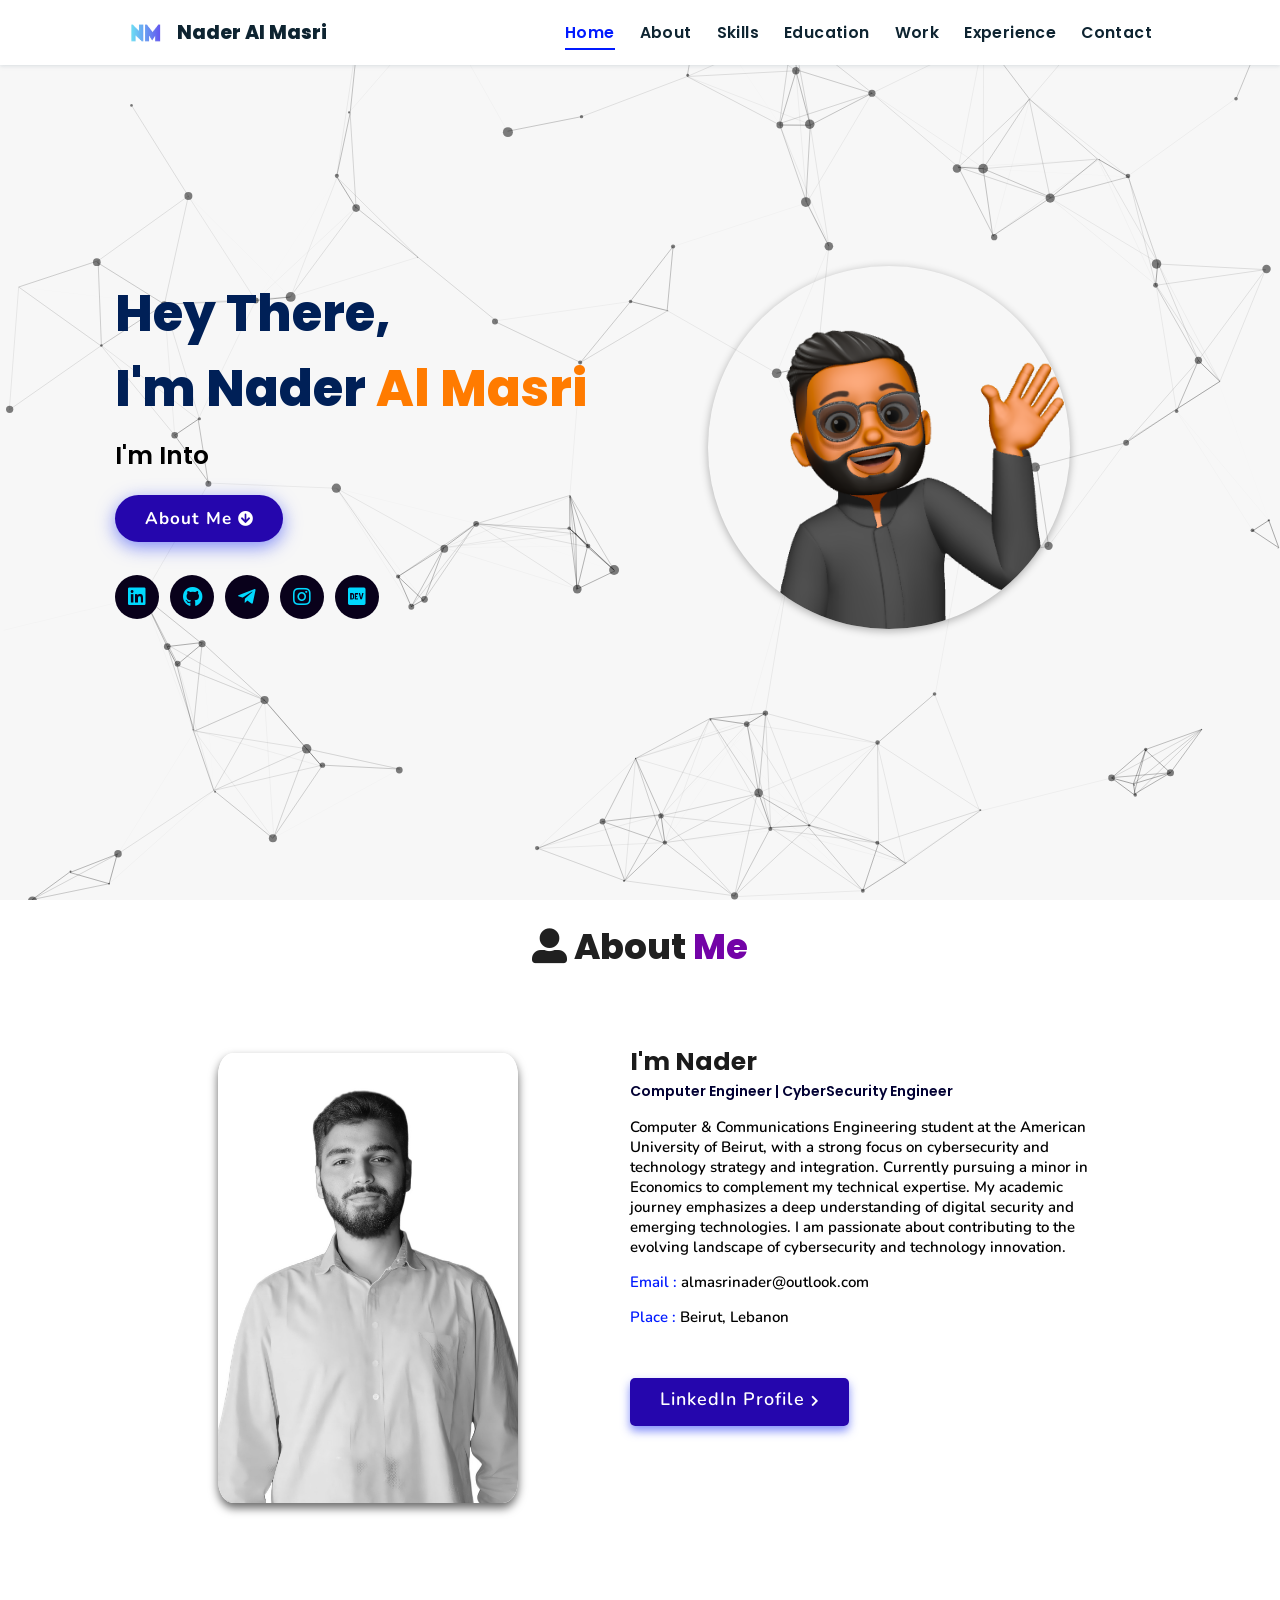
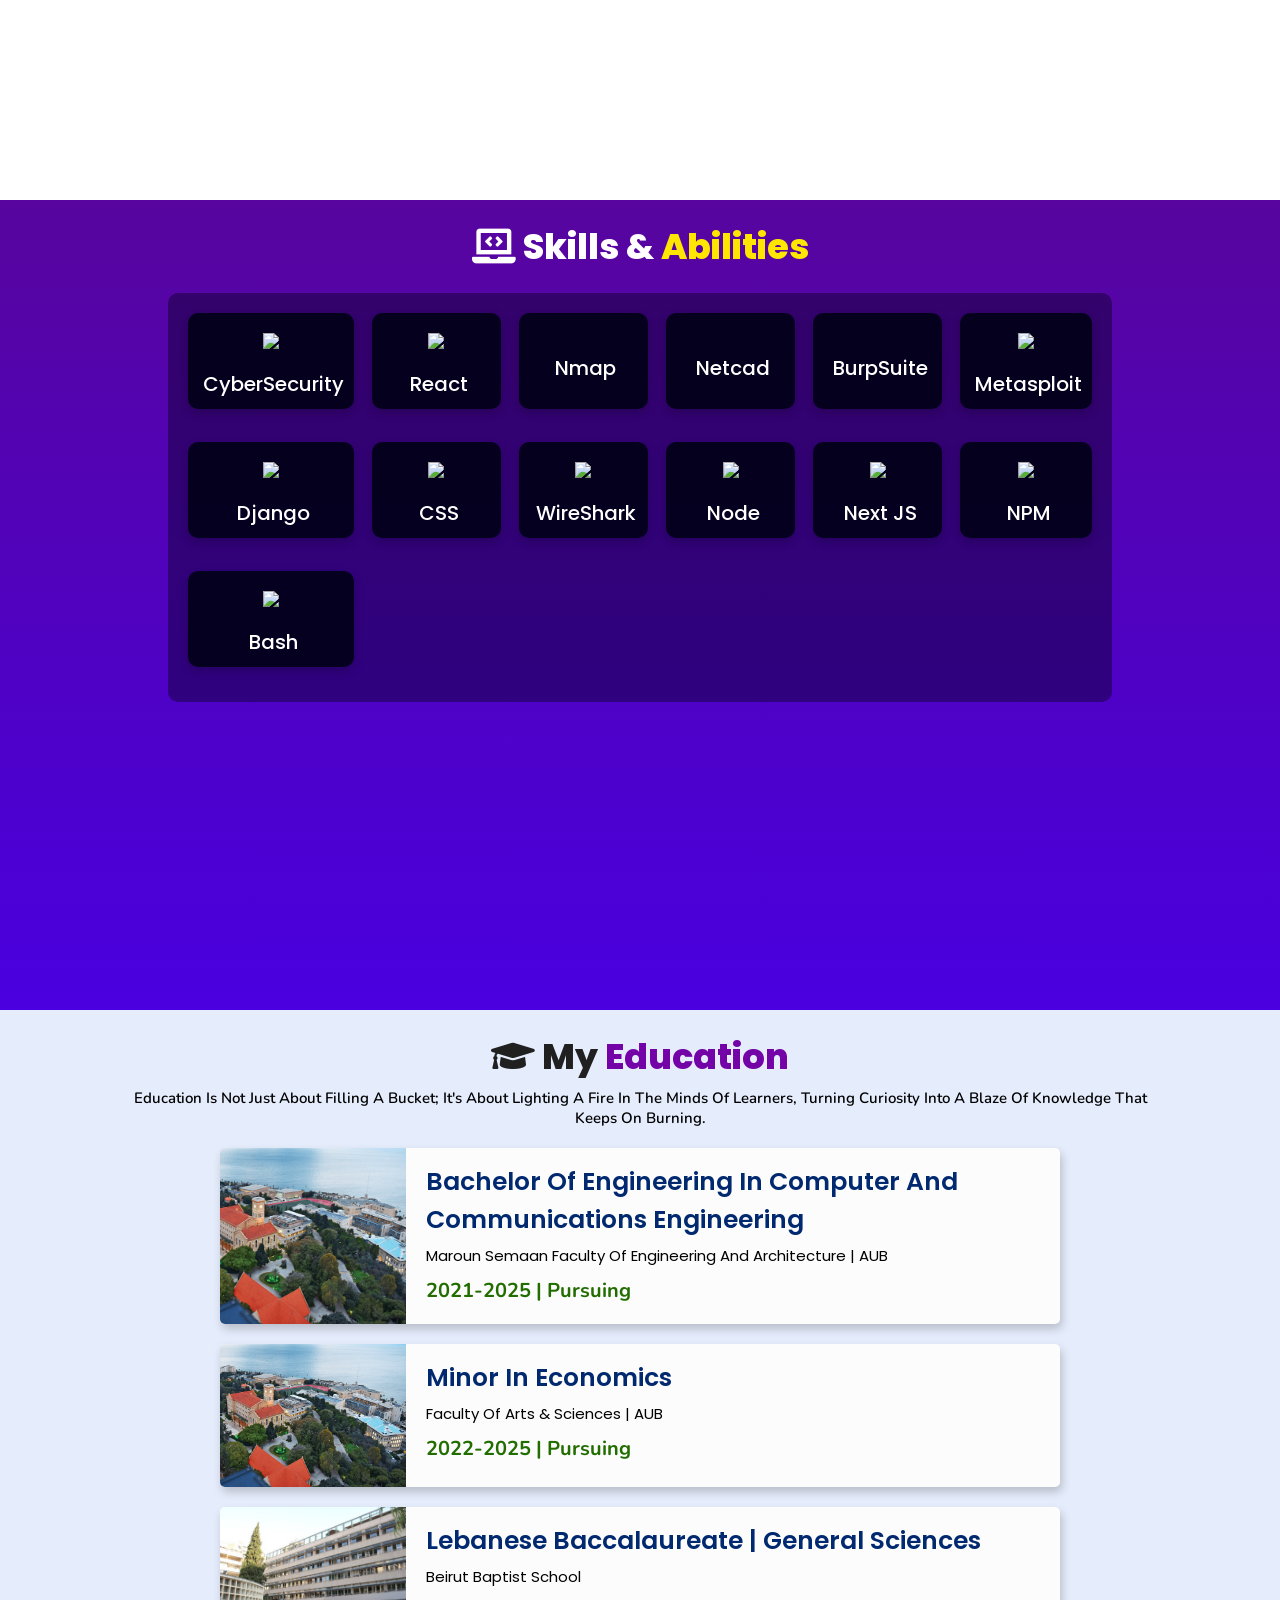
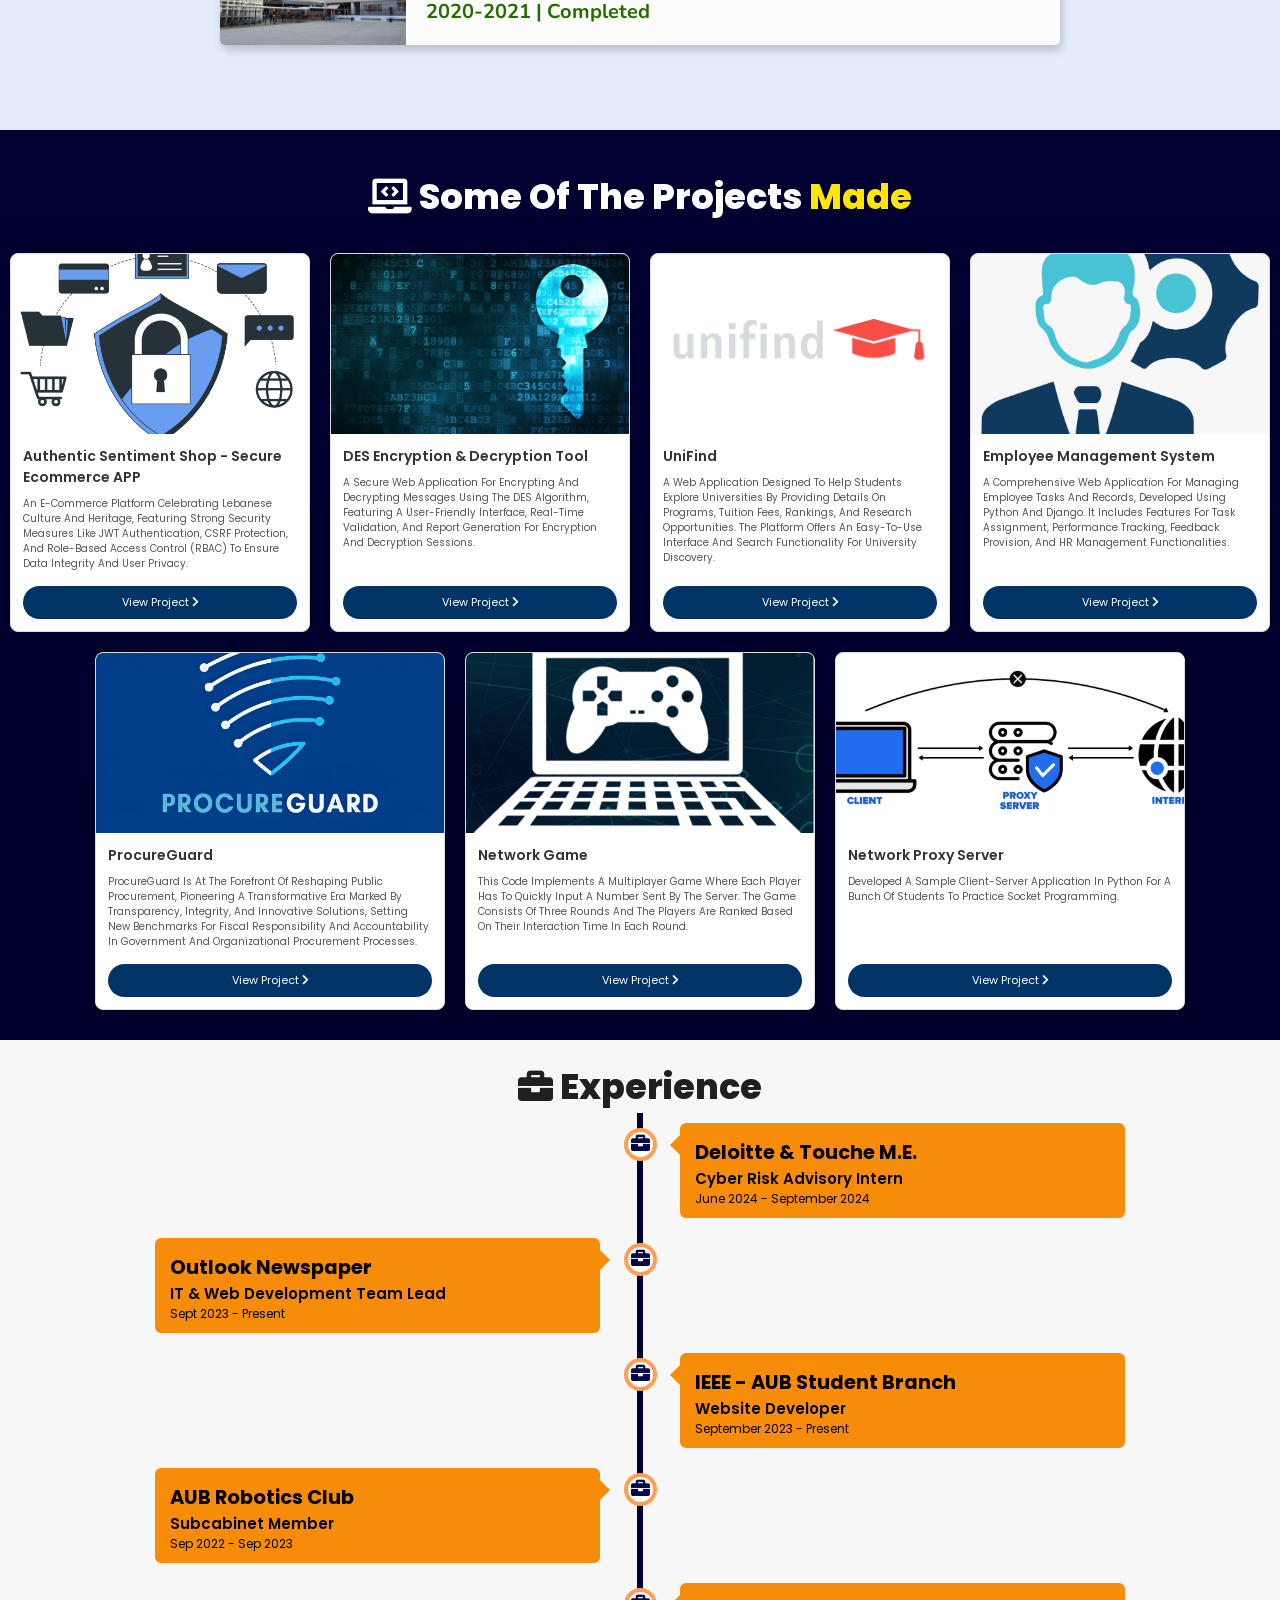
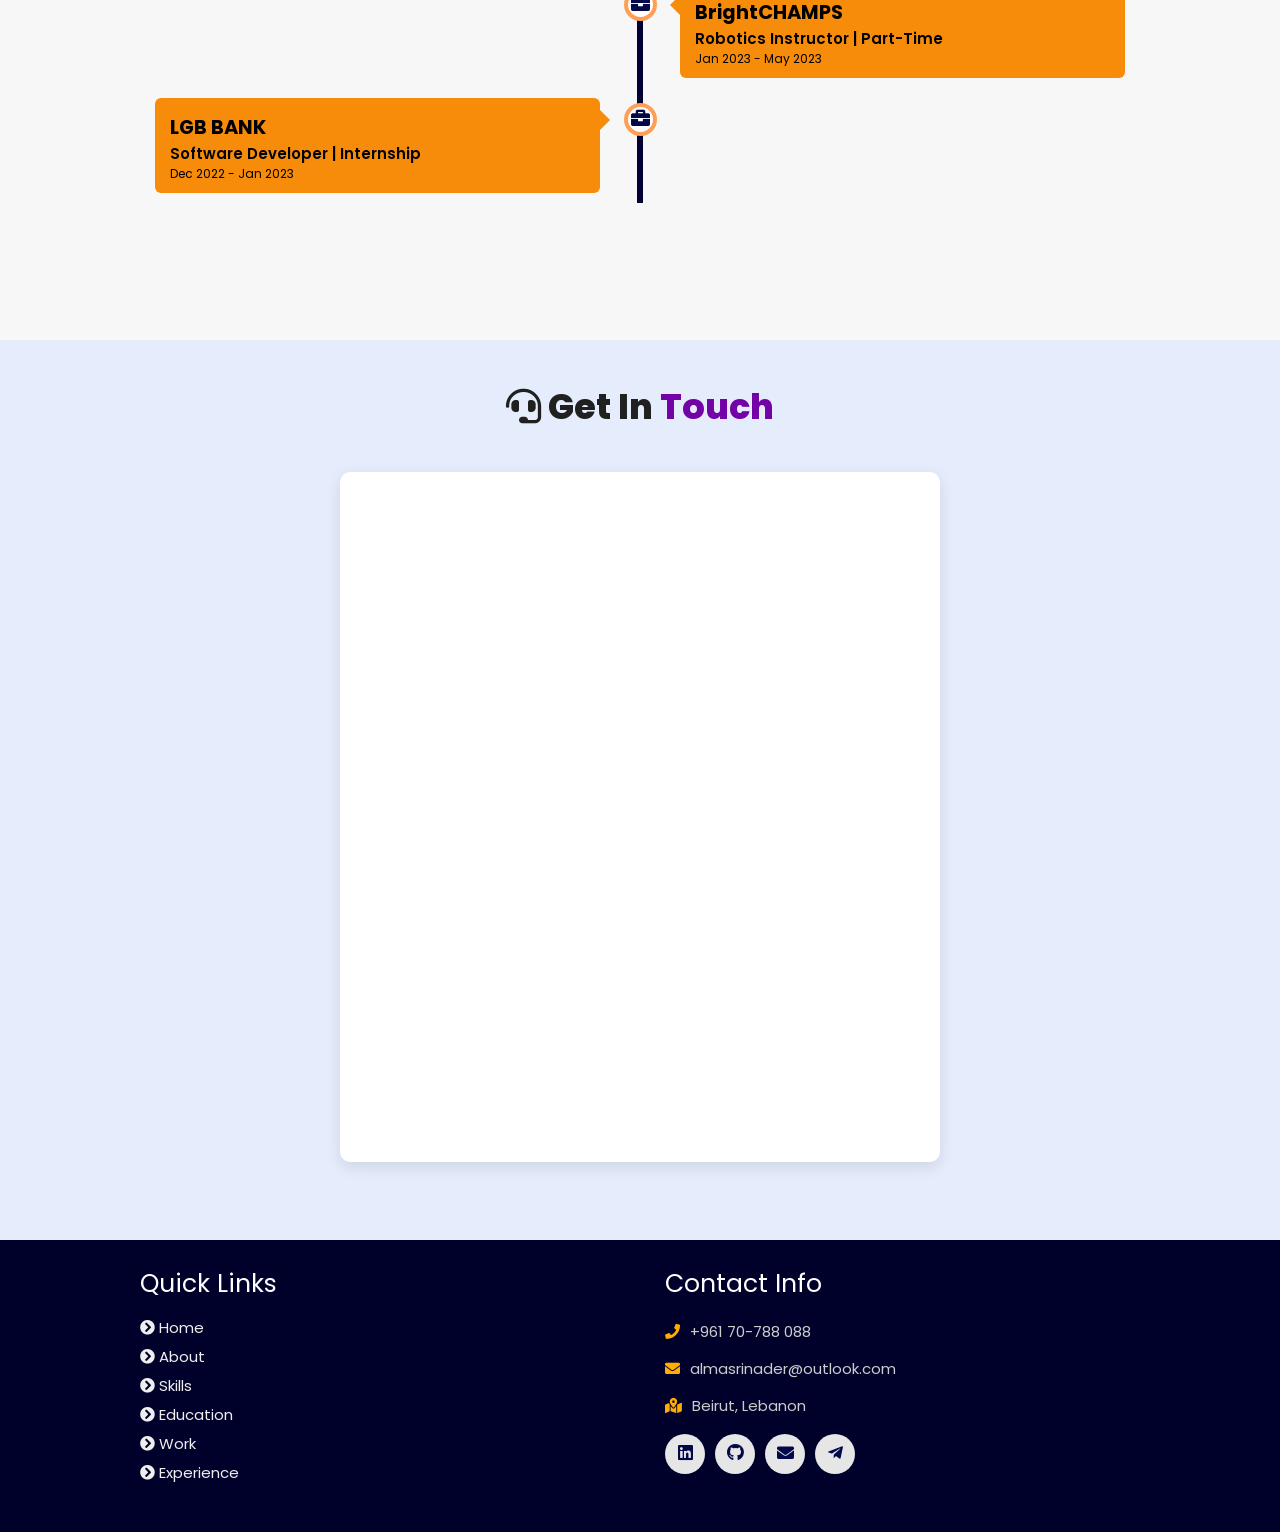
==== commit b2f6c08f: "updated" ====
--- a/index.html
+++ b/index.html
@@ -12,7 +12,7 @@
     <link rel="stylesheet" href="https://cdnjs.cloudflare.com/ajax/libs/font-awesome/5.15.3/css/all.min.css" integrity="sha512-iBBXm8fW90+nuLcSKlbmrPcLa0OT92xO1BIsZ+ywDWZCvqsWgccV3gFoRBv0z+8dLJgyAHIhR35VZc2oM/gI1w==" crossorigin="anonymous" referrerpolicy="no-referrer" />
   <!-- Favicon -->
 
-    <link id='favicon' rel="shortcut icon" href="./assets/images/favicon.png" type="image/x-png">
+    <link id='favicon' rel="shortcut icon" href="./assets/images/Initialslogoblackwhite.png" type="image/x-png">
     <title>Portfolio | Nader Al Masri</title>
 </head>
 <body oncontextmenu="return false">
@@ -21,6 +21,7 @@
 <!-- navbar starts -->
 <header>
   <a class="logo">
+    <img src="./assets/images/Initialslogo.png" alt="Logo Initials" class="logo-initials" />
     <span class="logo-initials">Nader Al Masri</span>
     
         <!-- <div id="menu" class="fas fa-bars"></div> -->
@@ -357,7 +358,7 @@
       </div>
       <div class="content">
         <h3>Network Game</h3>
-        <p>This code implements a multiplayer game where each player has to quickly input a number sent by the server. The game consists of three rounds and the players are ranked based on their reaction time in each round.</p>
+        <p>This code implements a multiplayer game where each player has to quickly input a number sent by the server. The game consists of three rounds and the players are ranked based on their interaction time in each round.</p>
         <a href="https://github.com/nadermasri/NetworkGame" target="_blank" class="btn">
           <span>View Project</span>
           <i class="fas fa-chevron-right"></i>
--- a/assets/css/style.css
+++ b/assets/css/style.css
@@ -95,9 +95,18 @@
 header .logo i {
   font-size: 2.2rem;
 }
+
 header .logo:hover {
   color: #fc8c05;
 }
+
+.logo-initials {
+  width: 35px;  /* Adjust the width to a smaller size */
+  height: 30px; /* Adjust the height to a smaller size */
+  margin-right: 10px;  /* Space between logo and full name */
+  vertical-align: middle;  /* Align the logo with the text */
+}
+
 header .navbar ul {
   list-style: none;
   display: flex;
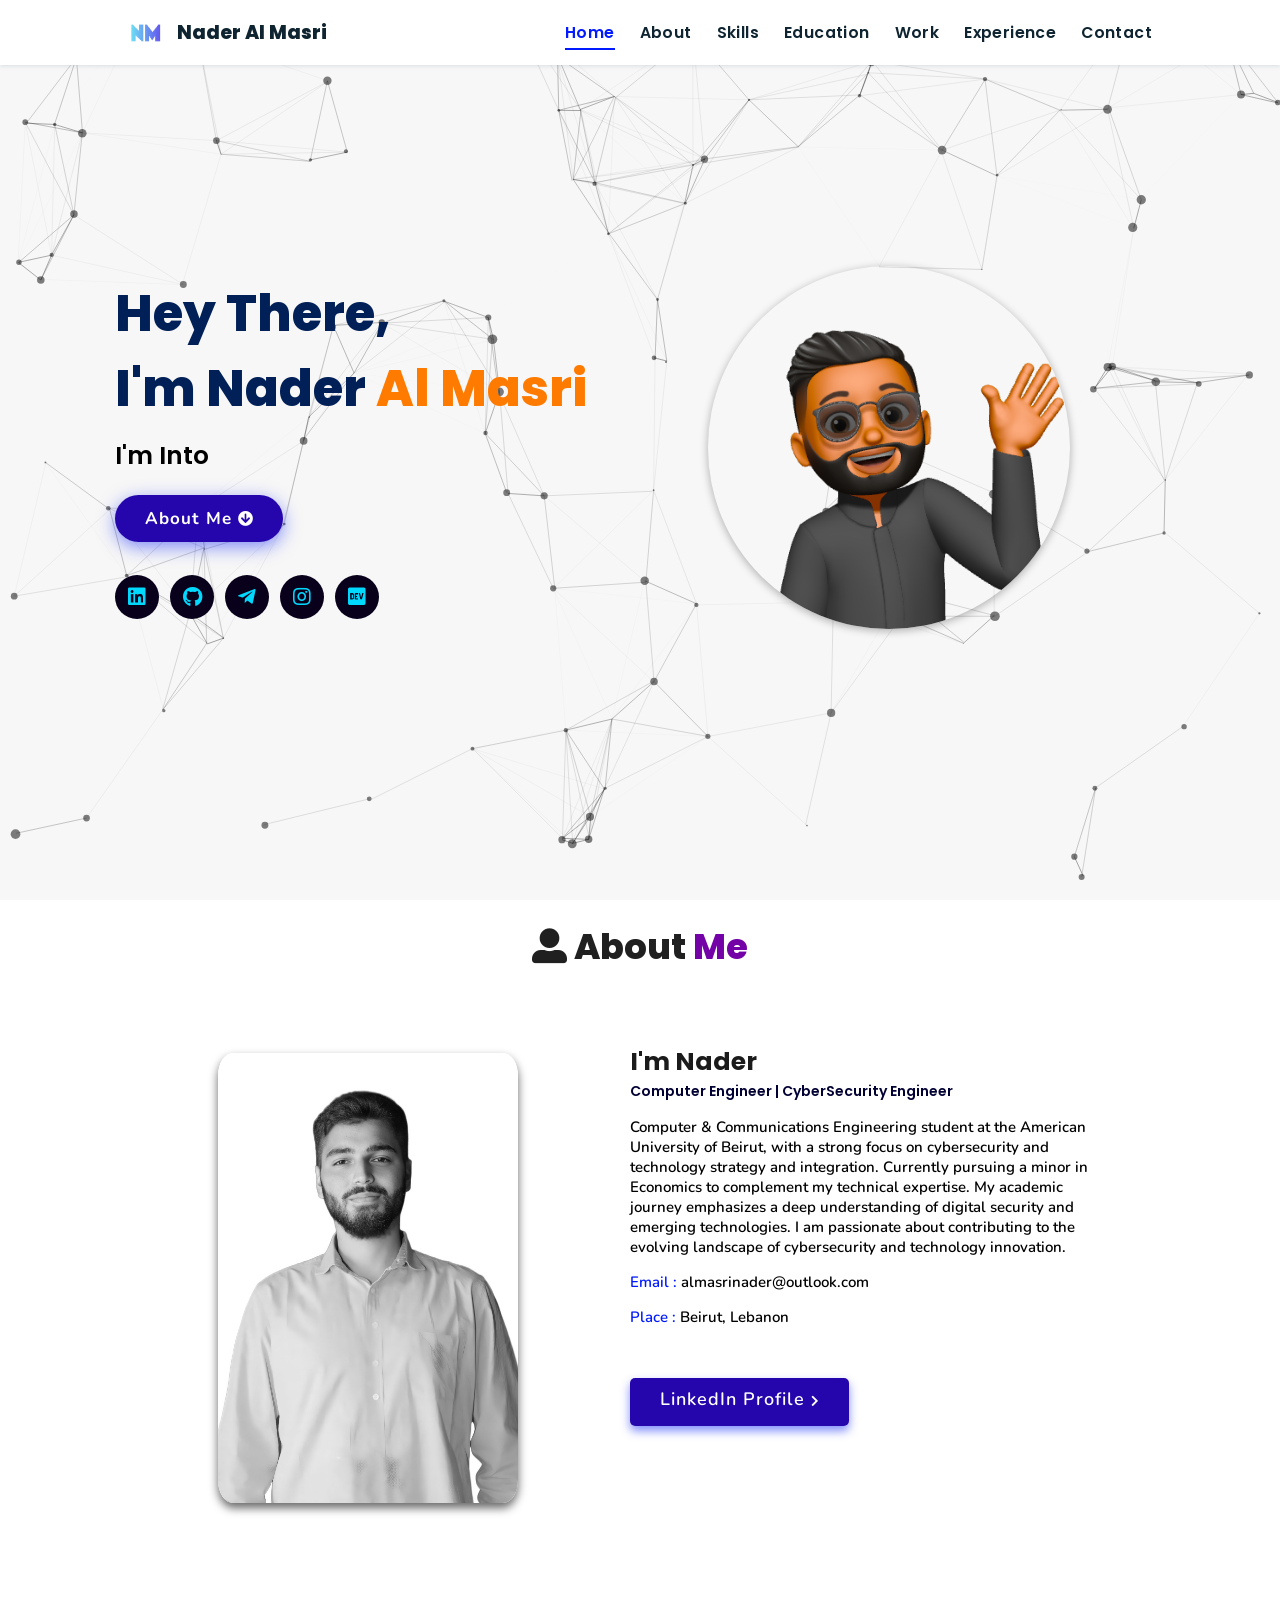
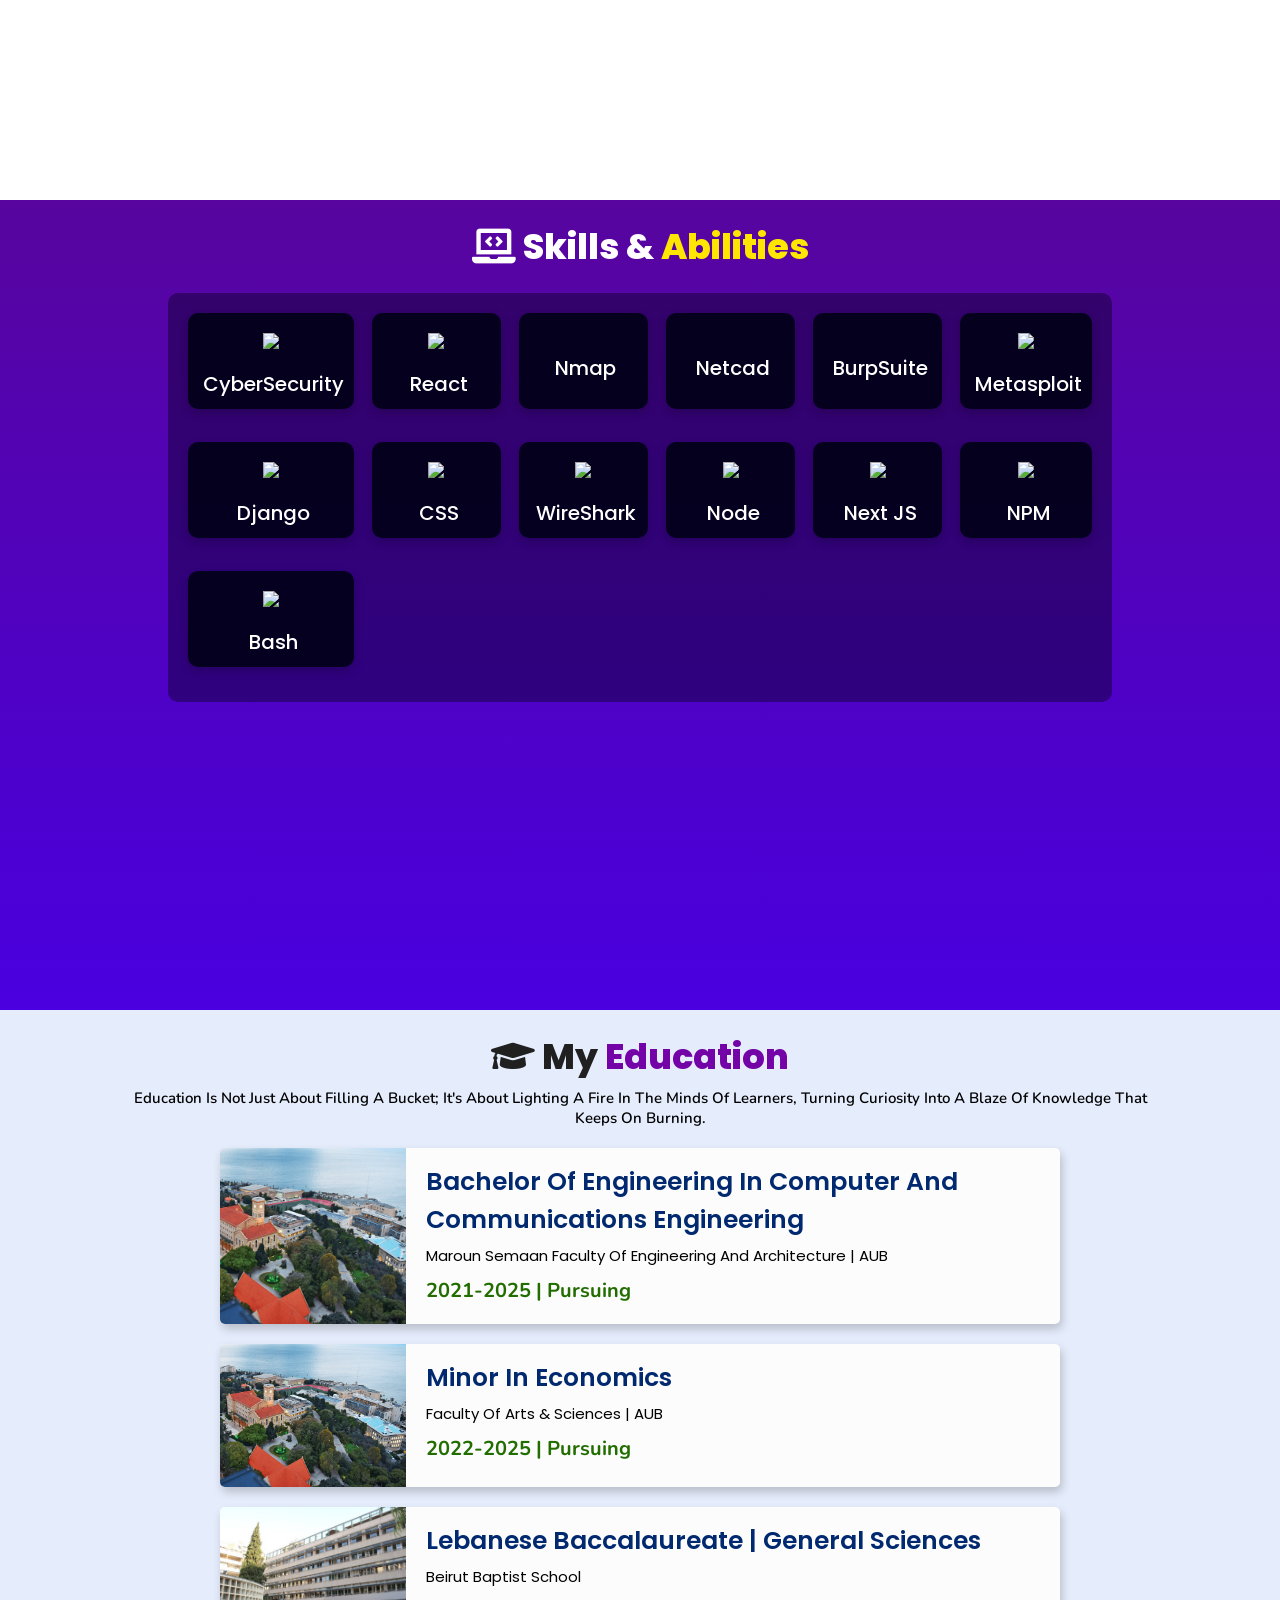
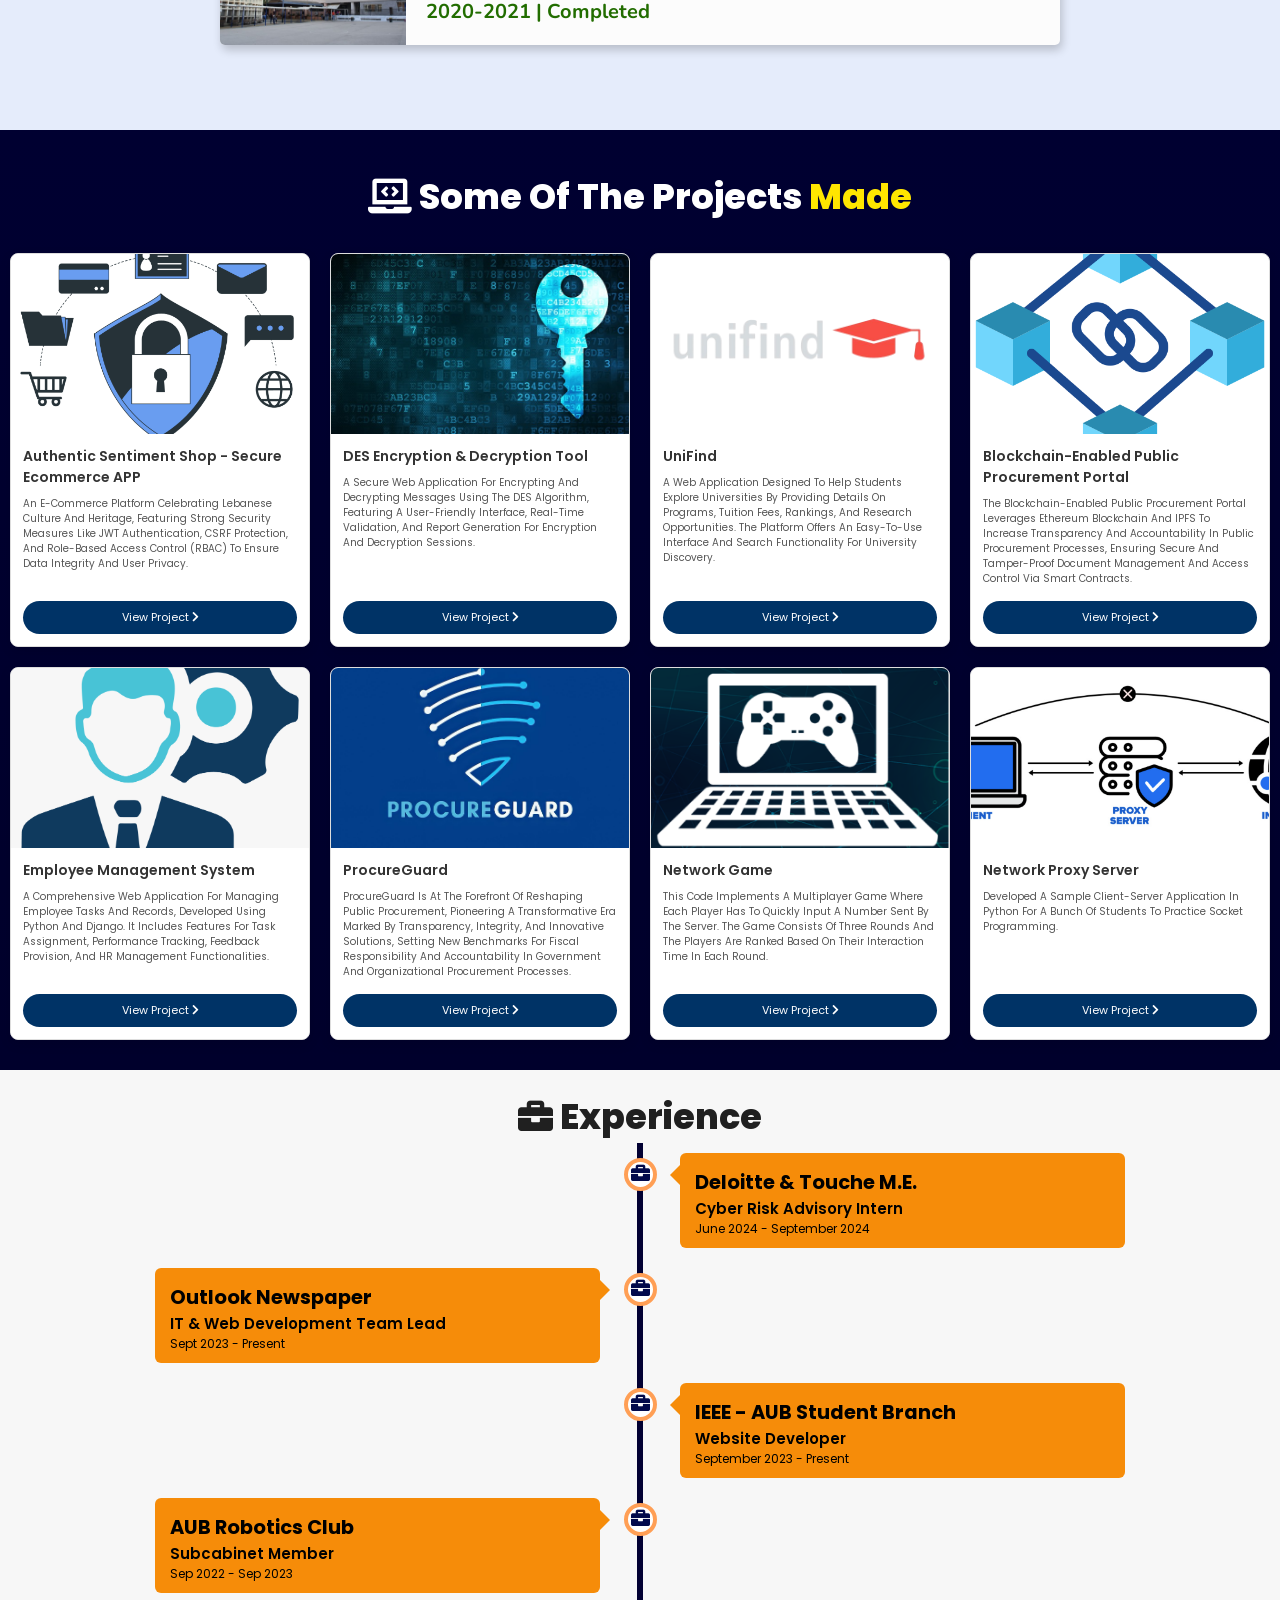
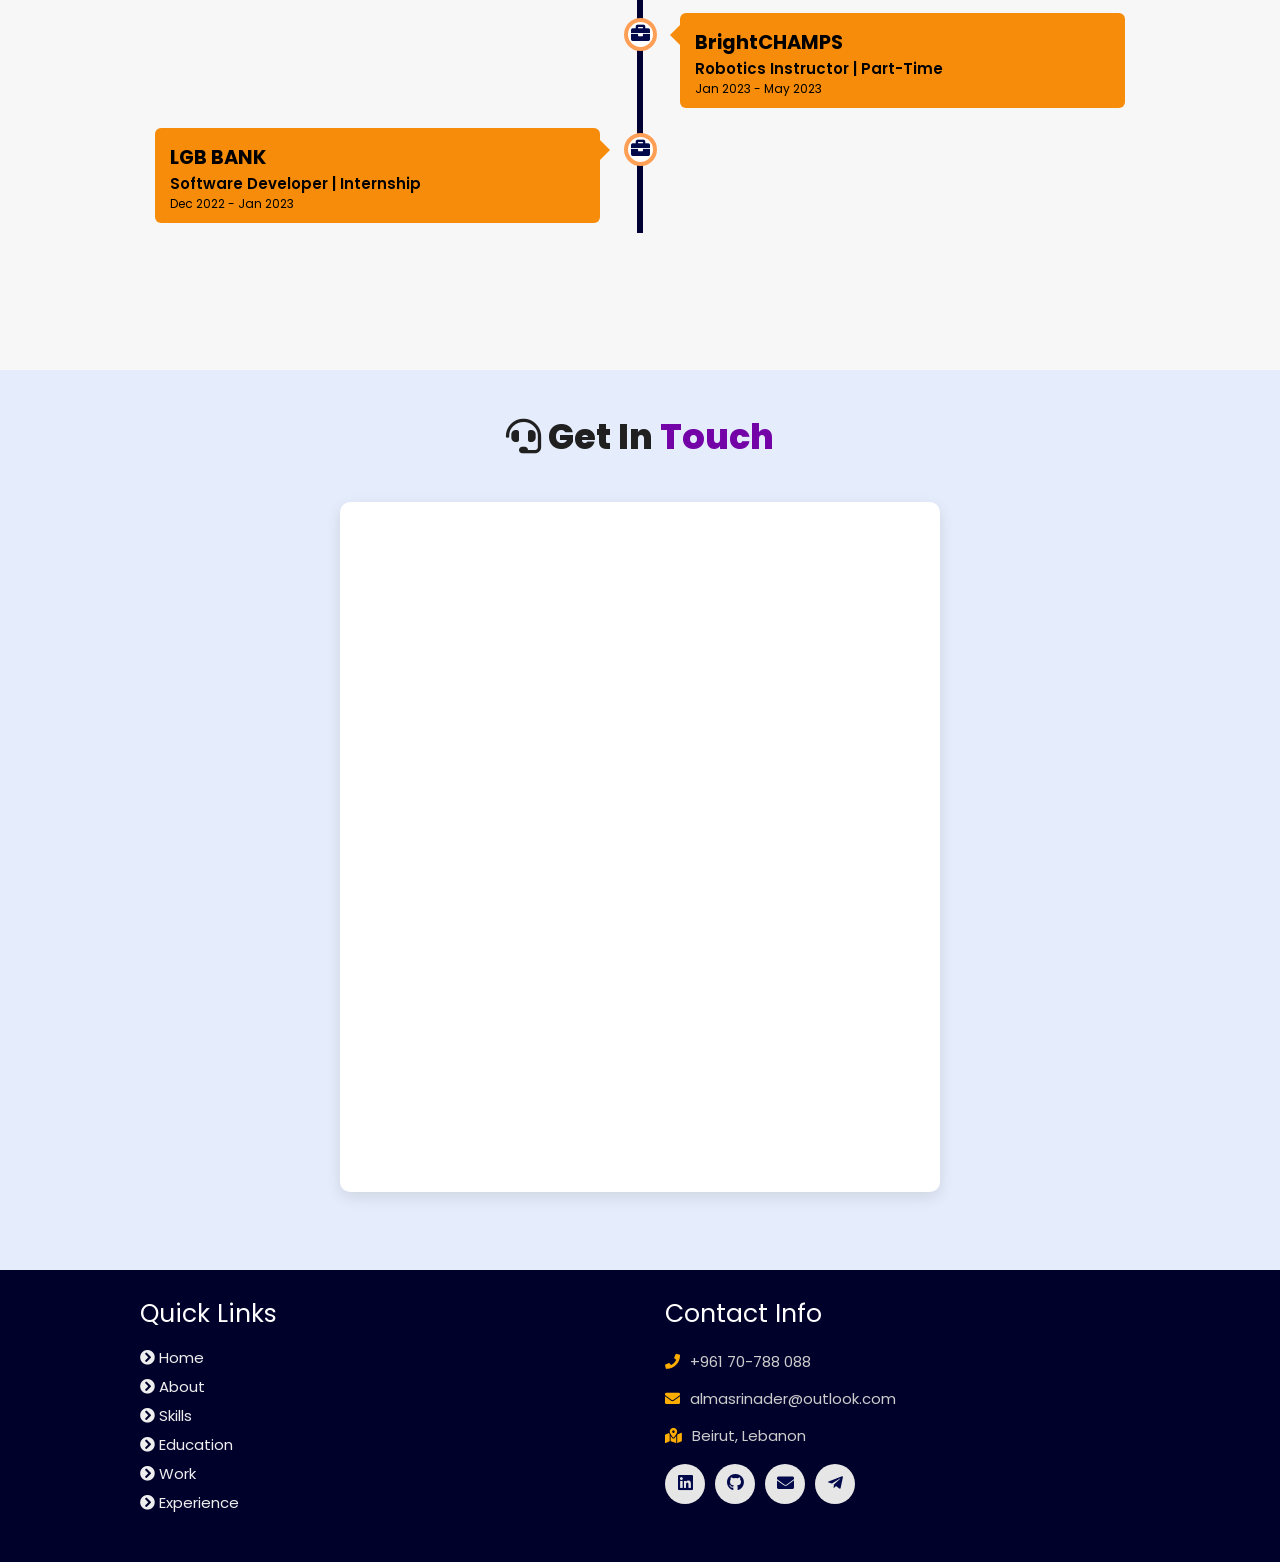
==== commit 99aebc5f: "updated" ====
--- a/index.html
+++ b/index.html
@@ -321,7 +321,23 @@
       </div>
     </div>
 
-    <!-- Project 4 -->
+    <!--Project 4-->
+    <div class="box">
+      <div class="image">
+        <img draggable="false" src="./assets/images/projects/procurechain.png" alt="Blockchain-Enabled Public Procurement Portal Image">
+      </div>
+      <div class="content">
+        <h3>Blockchain-Enabled Public Procurement Portal</h3>
+        <p>The Blockchain-Enabled Public Procurement Portal leverages Ethereum blockchain and IPFS to increase transparency and accountability in public procurement processes, ensuring secure and tamper-proof document management and access control via smart contracts.</p>
+        <a href="https://github.com/nadermasri/procurechain" target="_blank" class="btn">
+          <span>View Project</span>
+          <i class="fas fa-chevron-right"></i>
+        </a>
+      </div>
+    </div>
+
+
+    <!-- Project 5 -->
     <div class="box">
       <div class="image">
         <img draggable="false" src="./assets/images/projects/ems.png" alt="Employee Management System Image">
@@ -336,7 +352,7 @@
       </div>
     </div>
 
-    <!-- Project 5 -->
+    <!-- Project 6 -->
     <div class="box">
       <div class="image">
         <img draggable="false" src="./assets/images/projects/HighQualityLogo.jpg" alt="ProcureGuard Project Image">
@@ -351,7 +367,7 @@
       </div>
     </div>
 
-    <!-- Project 6 -->
+    <!-- Project 7 -->
     <div class="box">
       <div class="image">
         <img draggable="false" src="./assets/images/projects/NetworkGame.png" alt="Network Game Project Image">
@@ -366,7 +382,7 @@
       </div>
     </div>
 
-    <!-- Project 7 -->
+    <!-- Project 8 -->
     <div class="box">
       <div class="image">
         <img draggable="false" src="./assets/images/projects/NetworkProxyServer.png" alt="Network Proxy Server Project Image">
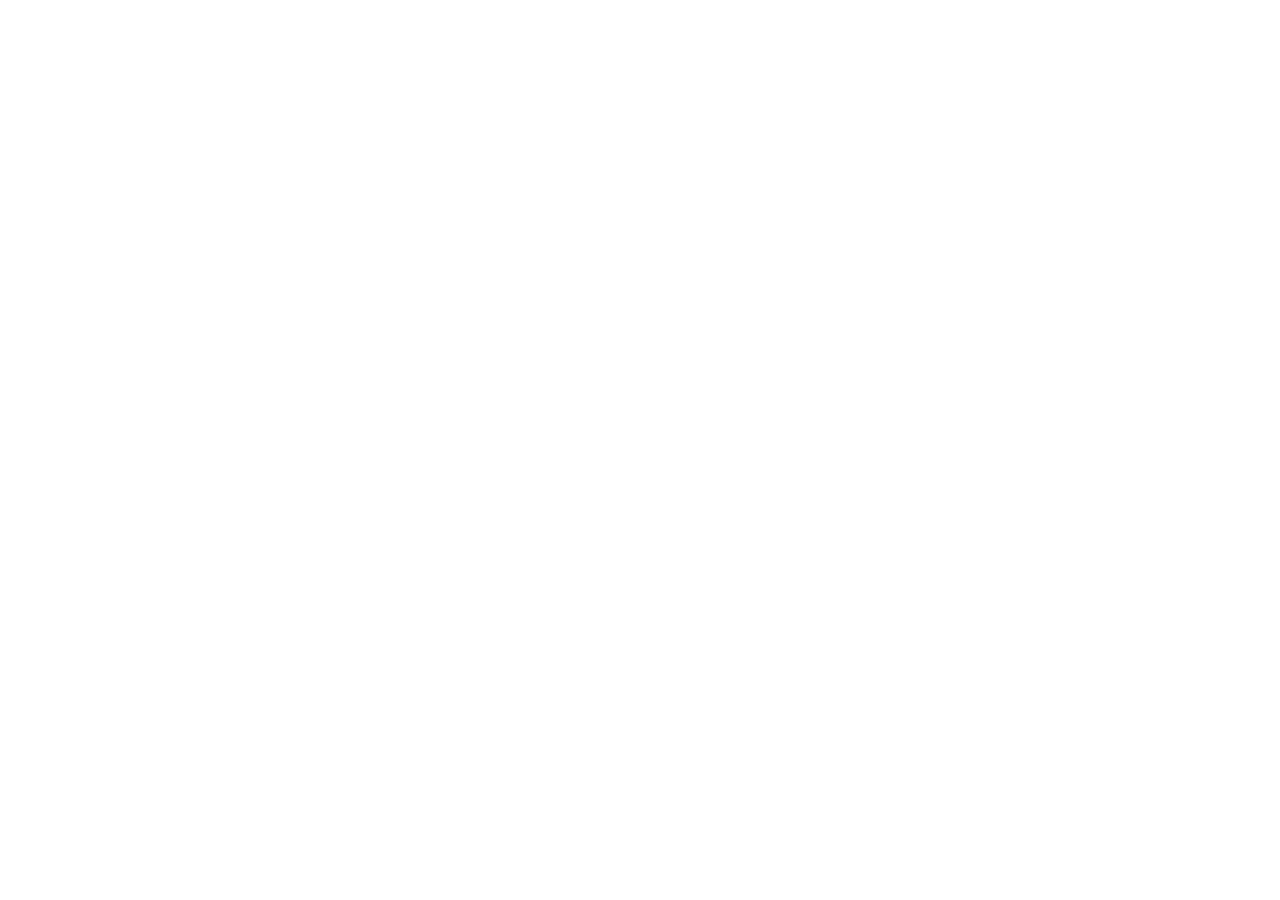
==== commit 4d14ab81: "Add files via upload" ====
--- a/index.html
+++ b/index.html
@@ -1,570 +1,14 @@
-<!DOCTYPE html>
-<html lang="en">
-<head>
-    <meta charset="UTF-8">
-    <meta http-equiv="X-UA-Compatible" content="IE=edge">
-    <meta name="viewport" content="width=device-width, initial-scale=1.0">
-    <meta name="keywords" content="nader al masri, portfolio, nader, cybersecurity, full stack dev, portfolio website, personal portfolio" />
-    <meta name="description" content="Welcome to Nader's Portfolio." />
-    <!-- Custom CSS -->
-    <link rel="stylesheet" href="./assets/css/style.css">
-    <!-- Font Awesome -->
-    <link rel="stylesheet" href="https://cdnjs.cloudflare.com/ajax/libs/font-awesome/5.15.3/css/all.min.css" integrity="sha512-iBBXm8fW90+nuLcSKlbmrPcLa0OT92xO1BIsZ+ywDWZCvqsWgccV3gFoRBv0z+8dLJgyAHIhR35VZc2oM/gI1w==" crossorigin="anonymous" referrerpolicy="no-referrer" />
-  <!-- Favicon -->
-
-    <link id='favicon' rel="shortcut icon" href="./assets/images/Initialslogoblackwhite.png" type="image/x-png">
-    <title>Portfolio | Nader Al Masri</title>
-</head>
-<body oncontextmenu="return false">
-
-
-<!-- navbar starts -->
-<header>
-  <a class="logo">
-    <img src="./assets/images/Initialslogo.png" alt="Logo Initials" class="logo-initials" />
-    <span class="logo-initials">Nader Al Masri</span>
-    
-        <!-- <div id="menu" class="fas fa-bars"></div> -->
-        <nav class="navbar">
-            <ul>
-            <li><a class="active" href="#home">Home</a></li>
-            <li><a href="#about">About</a></li>
-            <li><a href="#skills">Skills</a></li>
-            <li><a href="#education">Education</a></li>
-            <li><a href="#work">Work</a></li>
-            <li><a href="#experience">Experience</a></li>
-            <li><a href="#contact">Contact</a></li>
-            </ul>
-        </nav>
-</header>
-<!-- navbar ends -->
-
-
-<!--  section starts -->
-<section class="home" id="home">
-    <div id="particles-js"></div>
-
-    <div class="content">
-    <h2>Hey There,<br/> I'm Nader <span> Al Masri</span></h2>
-    <p>I'm into <span class="typing-text"></span></p>
-    <a href="#about" class="btn"><span>About Me</span>
-      <i class="fas fa-arrow-circle-down"></i>
-    </a>
-    <div class="socials">
-        <ul class="social-icons">
-          <li><a class="linkedin" aria-label="LinkedIn" href="https://lb.linkedin.com/in/nadermasri" target="_blank"><i class="fab fa-linkedin"></i></a></li> 
-          <li><a class="github" aria-label="GitHub" href="https://github.com/nadermasri" target="_blank"><i class="fab fa-github"></i></a></li>
-          <li><a class="telegram" aria-label="Telegram" href="https://t.me/nadermasri" target="_blank"><i class="fab fa-telegram-plane"></i></a></li>
-          <li><a class="instagram" aria-label="Instagram" href="https://www.instagram.com/nadermasri_"><i class="fab fa-instagram" target="_blank"></i></a></li>
-          <li><a class="dev" aria-label="Dev" href="https://dev.to/nadermasri" target="_blank"><i class="fab fa-dev"></i></a></li>
-        </ul>
-      </div>
-    </div>
-<div class="image">
-    <img draggable="false" class="tilt" src="./assets/images/favicon.png" alt="">
-</div>
-</section>
-<!--  section ends -->
-
-
-<!-- about section starts -->
-<section class="about" id="about">
-    <h2 class="heading"><i class="fas fa-user-alt"></i> About <span>Me</span></h2>
-    
-    <div class="row">
-
-    <div class="image">
-        <img draggable="false" class="tilt" src="./assets/images/profile2.jpg" alt="">
-    </div>
-    <div class="content">
-        <h3>I'm Nader</h3>
-        <span class="tag">Computer Engineer | CyberSecurity Engineer</span>
-        
-        <p>Computer & Communications Engineering student at the American University of Beirut, with a strong focus on cybersecurity and technology strategy and integration. Currently pursuing a minor in Economics to complement my technical expertise. 
-
-          My academic journey emphasizes a deep understanding of digital security and emerging technologies. I am passionate about contributing to the evolving landscape of cybersecurity and technology innovation.</p>
-        
-        <div class="box-container">
-            <!-- <div class="box">
-              <p><span> phone : </span> +961 XX-XXX-XXX</p>
-            </div> -->
-            <div class="box">
-              <p><span> email : </span> almasrinader@outlook.com</p>
-              <p><span> place : </span> Beirut, Lebanon</p>
-            </div>
-        </div>
-        
-        <div class="resumebtn">
-            <a href="https://linkedin.com/in/nadermasri" target="_blank" class="btn"><span>LinkedIn Profile</span>
-                <i class="fas fa-chevron-right"></i>
-            </a>
-        </div>
-
-    </div>
-    </div>
-</section>
-<!-- about section ends -->
-
-<!-- skills section starts -->
-<section class="skills" id="skills">
-
-    <h2 class="heading"><i class="fas fa-laptop-code"></i> Skills & <span>Abilities</span></h2>
-
-    <div class="container">
-          <div class="row" id="skillsContainer">
-
-            <div class="bar">
-              <div class="info">
-                <img src="https://img.icons8.com/?size=48&id=0tpqgxISselU&format=png"/>
-                <i class="fa-solid fa-shield-halved"></i>
-                <span>CyberSecurity</span>
-              </div>
-            </div>
-
-            <div class="bar">
-              <div class="info">
-                <img src="https://img.icons8.com/?size=48&id=N3G7bBnphi53&format=png"/>
-                <i class="fa-solid fa-shield-halved"></i>
-                <span>React</span>
-              </div>
-            </div>
-
-            <div class="bar">
-              <div class="info">
-                <img src=""/>
-                <i class="fa-solid fa-shield-halved"></i>
-                <span>nmap</span>
-              </div>
-            </div>
-
-            <div class="bar">
-              <div class="info">
-                <img src=""/>
-                <i class="fa-solid fa-shield-halved"></i>
-                <span>Netcad</span>
-              </div>
-            </div>
-
-            <div class="bar">
-              <div class="info">
-                <img src=" "/>
-                <i class="fa-solid fa-shield-halved"></i>
-                <span>BurpSuite</span>
-              </div>
-            </div>
-
-            <div class="bar">
-              <div class="info">
-                <img src="https://img.icons8.com/?size=48&id=PW0ChfedZvTh&format=png"/>
-                <i class="fa-solid fa-shield-halved"></i>
-                <span>Metasploit</span>
-              </div>
-            </div>
-
-            <div class="bar">
-              <div class="info">
-                <img src="https://img.icons8.com/?size=48&id=qc3TyHJPxEoH&format=png"/>
-                <i class="fa-solid fa-shield-halved"></i>
-                <span>Django</span>
-              </div>
-            </div>
-
-            <div class="bar">
-              <div class="info">
-                <img src="https://img.icons8.com/?size=48&id=21278&format=png"/>
-                <i class="fa-solid fa-shield-halved"></i>
-                <span>CSS</span>
-              </div>
-            </div>
-
-            <div class="bar">
-              <div class="info">
-                <img src="https://img.icons8.com/?size=48&id=rOHcpTUtCTjr&format=png"/>
-                <i class="fa-solid fa-shield-halved"></i>
-                <span>WireShark</span>
-              </div>
-            </div>
-
-
-            <div class="bar">
-              <div class="info">
-                <img src="https://img.icons8.com/?size=48&id=54087&format=png"/>
-                <i class="fa-solid fa-shield-halved"></i>
-                <span>node</span>
-              </div>
-            </div>
-            <div class="bar">
-              <div class="info">
-                <img src="https://img.icons8.com/?size=48&id=yUdJlcKanVbh&format=png"/>
-                <i class="fa-solid fa-shield-halved"></i>
-                <span>Next JS</span>
-              </div>
-            </div>
-
-            <div class="bar">
-              <div class="info">
-                <img src="https://img.icons8.com/?size=48&id=24895&format=png"/>
-                <i class="fa-solid fa-shield-halved"></i>
-                <span>NPM</span>
-              </div>
-            </div>
-
-            <div class="bar">
-              <div class="info">
-                <img src="https://img.icons8.com/?size=48&id=ngc0oeT2pRSp&format=png"/>
-                <i class="fa-solid fa-shield-halved"></i>
-                <span>Bash</span>
-              </div>
-            </div>
-            
-
-      </div>
-</div>
-</section>
-<!-- skills section ends -->
-
-
-<!-- education section starts -->
-<section class="education" id="education">
-
-  <h1 class="heading"><i class="fas fa-graduation-cap"></i> My <span>Education</span></h1>
-
-    <p class="qoute">Education is not just about filling a bucket; it's about lighting a fire in the minds of learners, turning curiosity into a blaze of knowledge that keeps on burning.</p>
-
-    <div class="box-container">
-
-    <div class="box">
-        <div class="image">
-        <img draggable="false" src="./assets/images/educat/college.jpg" alt="">
-        </div>
-        <div class="content">
-        <h3>Bachelor of Engineering in Computer and Communications Engineering</h3>
-        <p>Maroun Semaan Faculty of Engineering and Architecture | AUB</p>
-        <h4>2021-2025 | Pursuing</h4>
-        </div>
-    </div>
-
-    <div class="box">
-      <div class="image">
-      <img draggable="false" src="./assets/images/educat/college.jpg" alt="">
-      </div>
-      <div class="content">
-      <h3>Minor in Economics</h3>
-      <p>Faculty of Arts & Sciences | AUB</p>
-      <h4>2022-2025 | Pursuing</h4>
-      </div>
-  </div>
-
-    <div class="box">
-      <div class="image">
-      <img draggable="false" src="./assets/images/educat/school.jpg" alt="">
-      </div>
-      <div class="content">
-      <h3> Lebanese Baccalaureate | General Sciences</h3>
-      <p>Beirut Baptist School</p>
-      <h4>2020-2021 | Completed</h4>
-      </div>
-    </div>
-
-</div>
-</section>
-<!-- education section ends -->
-
-
-<!-- work project section starts -->
-<section class="work" id="work">
-  <h2 class="heading"><i class="fas fa-laptop-code"></i> Some of the projects <span>made</span></h2>
-
-  <div class="box-container">
-    <!-- Project 1 -->
-    <div class="box">
-      <div class="image">
-        <img draggable="false" src="./assets/images/projects/secureapp.PNG" alt="Authentic Lebanese Sentiment Shop Image">
-      </div>
-      <div class="content">
-        <h3>Authentic Sentiment Shop - Secure Ecommerce APP</h3>
-        <p>An e-commerce platform celebrating Lebanese culture and heritage, featuring strong security measures like JWT authentication, CSRF protection, and role-based access control (RBAC) to ensure data integrity and user privacy.</p>
-        <a href="https://github.com/nadermasri/ecommerce" target="_blank" class="btn">
-          <span>View Project</span>
-          <i class="fas fa-chevron-right"></i>
-        </a>
-      </div>
-    </div>
-
-    <!-- Project 2 -->
-    <div class="box">
-      <div class="image">
-        <img draggable="false" src="./assets/images/projects/des-crypto.jpg" alt="DES Encryption Tool Image">
-      </div>
-      <div class="content">
-        <h3>DES Encryption & Decryption Tool</h3>
-        <p>A secure web application for encrypting and decrypting messages using the DES algorithm, featuring a user-friendly interface, real-time validation, and report generation for encryption and decryption sessions.</p>
-        <a href="https://github.com/nadermasri/des-crypto" target="_blank" class="btn">
-          <span>View Project</span>
-          <i class="fas fa-chevron-right"></i>
-        </a>
-      </div>
-    </div>
-
-    <!-- Project 3 -->
-    <div class="box">
-      <div class="image">
-        <img draggable="false" src="./assets/images/projects/logounifind.png" alt="UniFind Project Image">
-      </div>
-      <div class="content">
-        <h3>UniFind</h3>
-        <p>A web application designed to help students explore universities by providing details on programs, tuition fees, rankings, and research opportunities. The platform offers an easy-to-use interface and search functionality for university discovery.</p>
-        <a href="https://github.com/nadermasri/unifind" target="_blank" class="btn">
-          <span>View Project</span>
-          <i class="fas fa-chevron-right"></i>
-        </a>
-      </div>
-    </div>
-
-    <!--Project 4-->
-    <div class="box">
-      <div class="image">
-        <img draggable="false" src="./assets/images/projects/procurechain.png" alt="Blockchain-Enabled Public Procurement Portal Image">
-      </div>
-      <div class="content">
-        <h3>Blockchain-Enabled Public Procurement Portal</h3>
-        <p>The Blockchain-Enabled Public Procurement Portal leverages Ethereum blockchain and IPFS to increase transparency and accountability in public procurement processes, ensuring secure and tamper-proof document management and access control via smart contracts.</p>
-        <a href="https://github.com/nadermasri/procurechain" target="_blank" class="btn">
-          <span>View Project</span>
-          <i class="fas fa-chevron-right"></i>
-        </a>
-      </div>
-    </div>
-
-
-    <!-- Project 5 -->
-    <div class="box">
-      <div class="image">
-        <img draggable="false" src="./assets/images/projects/ems.png" alt="Employee Management System Image">
-      </div>
-      <div class="content">
-        <h3>Employee Management System</h3>
-        <p>A comprehensive web application for managing employee tasks and records, developed using Python and Django. It includes features for task assignment, performance tracking, feedback provision, and HR management functionalities.</p>
-        <a href="https://github.com/nadermasri/employeetaskpro" target="_blank" class="btn">
-          <span>View Project</span>
-          <i class="fas fa-chevron-right"></i>
-        </a>
-      </div>
-    </div>
-
-    <!-- Project 6 -->
-    <div class="box">
-      <div class="image">
-        <img draggable="false" src="./assets/images/projects/HighQualityLogo.jpg" alt="ProcureGuard Project Image">
-      </div>
-      <div class="content">
-        <h3>ProcureGuard</h3>
-        <p>ProcureGuard is at the forefront of reshaping public procurement, pioneering a transformative era marked by transparency, integrity, and innovative solutions, setting new benchmarks for fiscal responsibility and accountability in government and organizational procurement processes.</p>
-        <a href="https://linkedin.com/company/procureguard" target="_blank" class="btn">
-          <span>View Project</span>
-          <i class="fas fa-chevron-right"></i>
-        </a>
-      </div>
-    </div>
-
-    <!-- Project 7 -->
-    <div class="box">
-      <div class="image">
-        <img draggable="false" src="./assets/images/projects/NetworkGame.png" alt="Network Game Project Image">
-      </div>
-      <div class="content">
-        <h3>Network Game</h3>
-        <p>This code implements a multiplayer game where each player has to quickly input a number sent by the server. The game consists of three rounds and the players are ranked based on their interaction time in each round.</p>
-        <a href="https://github.com/nadermasri/NetworkGame" target="_blank" class="btn">
-          <span>View Project</span>
-          <i class="fas fa-chevron-right"></i>
-        </a>
-      </div>
-    </div>
-
-    <!-- Project 8 -->
-    <div class="box">
-      <div class="image">
-        <img draggable="false" src="./assets/images/projects/NetworkProxyServer.png" alt="Network Proxy Server Project Image">
-      </div>
-      <div class="content">
-        <h3>Network Proxy Server</h3>
-        <p>Developed a sample client-server application in Python for a bunch of students to practice socket programming.</p>
-        <a href="https://github.com/nadermasri/NetworkProxyServer" target="_blank" class="btn">
-          <span>View Project</span>
-          <i class="fas fa-chevron-right"></i>
-        </a>
-      </div>
-    </div>
-
-    <!-- Add more project boxes as needed -->
-
-  </div>
-</section>
-<!-- work project section ends -->
-
-<!-- experience section starts -->
-<section class="experience" id="experience">
-
-  <h2 class="heading"><i class="fas fa-briefcase"></i> Experience </h2>
-
-  <div class="timeline">
-
-    <div class="container right">
-      <div class="content">
-        <div class="tag">
-          <h2>Deloitte & Touche M.E.</h2>
-        </div>
-        <div class="desc">
-            <h3>Cyber Risk Advisory Intern</h3>
-            <p>June 2024 - September 2024</p>
-        </div>
-      </div>
-    </div>
-
-    <div class="container left">
-      <div class="content">
-        <div class="tag">
-          <h2>Outlook Newspaper</h2>
-        </div>
-        <div class="desc">
-            <h3>IT & Web Development Team Lead</h3>
-            <p>Sept 2023 - Present</p>
-        </div>
-      </div>
-    </div>
-
-    <div class="container right">
-      <div class="content">
-        <div class="tag">
-          <h2>IEEE - AUB Student Branch</h2>
-        </div>
-        <div class="desc">
-            <h3>Website Developer</h3>
-            <p>September 2023 - Present</p>
-        </div>
-      </div>
-    </div>
-
-    <div class="container left">
-      <div class="content">
-        <div class="tag">
-          <h2>AUB Robotics Club</h2>
-        </div>
-        <div class="desc">
-            <h3>Subcabinet Member</h3>
-            <p>Sep 2022 - Sep 2023</p>
-        </div>
-      </div>
-    </div>
-
-    <div class="container right">
-      <div class="content">
-        <div class="tag">
-          <h2>BrightCHAMPS</h2>
-        </div>
-        <div class="desc">
-            <h3>Robotics Instructor | Part-time</h3>
-            <p>Jan 2023 - May 2023</p>
-        </div>
-      </div>
-    </div>
-
-    <div class="container left">
-      <div class="content">
-        <div class="tag">
-          <h2>LGB BANK</h2>
-        </div>
-        <div class="desc">
-            <h3>Software Developer | Internship</h3>
-            <p>Dec 2022 - Jan 2023</p>
-        </div>
-      </div>
-    </div>
-  </div>
-
-</div>
-
-</section>
-<!-- experience section ends -->
-
-<!-- contact section starts -->
-<section class="contact" id="contact">
-  
-  <h2 class="heading"><i class="fas fa-headset"></i> Get in <span>Touch</span></h2>
-  <div class="container">
-    <div class="content">
-      <iframe src="https://docs.google.com/forms/d/e/1FAIpQLSchC9EB2XtBl72qIiQgPXLzintV-jK1AVZVwnWDCBkC0RykvQ/viewform?embedded=true" width="500" height="600" frameborder="0" marginheight="0" marginwidth="0">Loading…</iframe>
-
-  </div>
-  </div>
-</section>
-<!-- contact section ends -->
-
-
-<!-- footer section starts -->
-<section class="footer">
-
-  <div class="box-container">
-      <div class="box">
-          <h3>quick links</h3>
-          <a href="#home"><i class="fas fa-chevron-circle-right"></i> home</a>
-          <a href="#about"><i class="fas fa-chevron-circle-right"></i> about</a>
-          <a href="#skills"><i class="fas fa-chevron-circle-right"></i> skills</a>
-          <a href="#education"><i class="fas fa-chevron-circle-right"></i> education</a>
-          <a href="#work"><i class="fas fa-chevron-circle-right"></i> work</a>
-          <a href="#experience"><i class="fas fa-chevron-circle-right"></i> experience</a>
-      </div>
-
-      <div class="box">
-          <h3>contact info</h3>
-          <p> <i class="fas fa-phone"></i>+961 70-788 088</p>
-          <p> <i class="fas fa-envelope"></i>almasrinader@outlook.com</p>
-          <p> <i class="fas fa-map-marked-alt"></i>Beirut, Lebanon</p>
-          <div class="share">
-
-              <a href="https://www.linkedin.com/in/nadermasri" class="fab fa-linkedin" aria-label="LinkedIn" target="_blank"></a>
-              <a href="https://github.com/nadermasri" class="fab fa-github" aria-label="GitHub" target="_blank"></a>
-              <a href="mailto:almasrinader@outlook.com" class="fas fa-envelope" aria-label="Mail" target="_blank"></a>
-              <a href="https://t.me/nadermasri" class="fab fa-telegram-plane" aria-label="Telegram" target="_blank"></a>
-          </div>
-      </div>
-  </div>
-
-</section>
-<!-- footer section ends -->
-
-
-<!-- scroll top btn -->
-<a href="#home" aria-label="ScrollTop" class="fas fa-angle-up" id="scroll-top"></a>
-<!-- scroll back to top -->
-
-
-<!-- ==== ALL MAJOR JAVASCRIPT CDNS STARTS ==== -->
-<!-- jquery cdn -->
-<script src="https://cdnjs.cloudflare.com/ajax/libs/jquery/3.6.0/jquery.min.js" integrity="sha512-894YE6QWD5I59HgZOGReFYm4dnWc1Qt5NtvYSaNcOP+u1T9qYdvdihz0PPSiiqn/+/3e7Jo4EaG7TubfWGUrMQ==" crossorigin="anonymous" referrerpolicy="no-referrer"></script>
-
-<!-- typed.js cdn -->
-<script src="https://cdnjs.cloudflare.com/ajax/libs/typed.js/2.0.5/typed.min.js" integrity="sha512-1KbKusm/hAtkX5FScVR5G36wodIMnVd/aP04af06iyQTkD17szAMGNmxfNH+tEuFp3Og/P5G32L1qEC47CZbUQ==" crossorigin="anonymous" referrerpolicy="no-referrer"></script>
-
-<!-- particle.js links -->
-<script src="./assets/js/particles.min.js"></script>
-<script src="./assets/js/app.js"></script>
-
-<!-- vanilla tilt.js links -->
-<script src="https://cdnjs.cloudflare.com/ajax/libs/vanilla-tilt/1.7.0/vanilla-tilt.min.js" integrity="sha512-SttpKhJqONuBVxbRcuH0wezjuX+BoFoli0yPsnrAADcHsQMW8rkR84ItFHGIkPvhnlRnE2FaifDOUw+EltbuHg==" crossorigin="anonymous" referrerpolicy="no-referrer"></script>
-
-<!-- scroll reveal anim -->
-<script src="https://unpkg.com/scrollreveal"></script>
-
-<script
-      type="text/javascript"
-      src="https://cdn.jsdelivr.net/npm/emailjs-com@3/dist/email.min.js"
-    ></script>
-
-<!-- ==== ALL MAJOR JAVASCRIPT CDNS ENDS ==== -->
-
-<script src="./assets/js/script.js"></script>
-
-</body>
-</html>+<!DOCTYPE html>
+<html lang="en">
+<head>
+    <meta charset="UTF-8">
+    <meta http-equiv="refresh" content="0;url=https://nadermasri.com">
+    <script>
+        window.location.href = "https://nadermasri.com";
+    </script>
+    <title>Redirecting...</title>
+</head>
+<body>
+    <p>If you are not redirected, <a href="https://nadermasri.com">click here</a>.</p>
+</body>
+</html>
